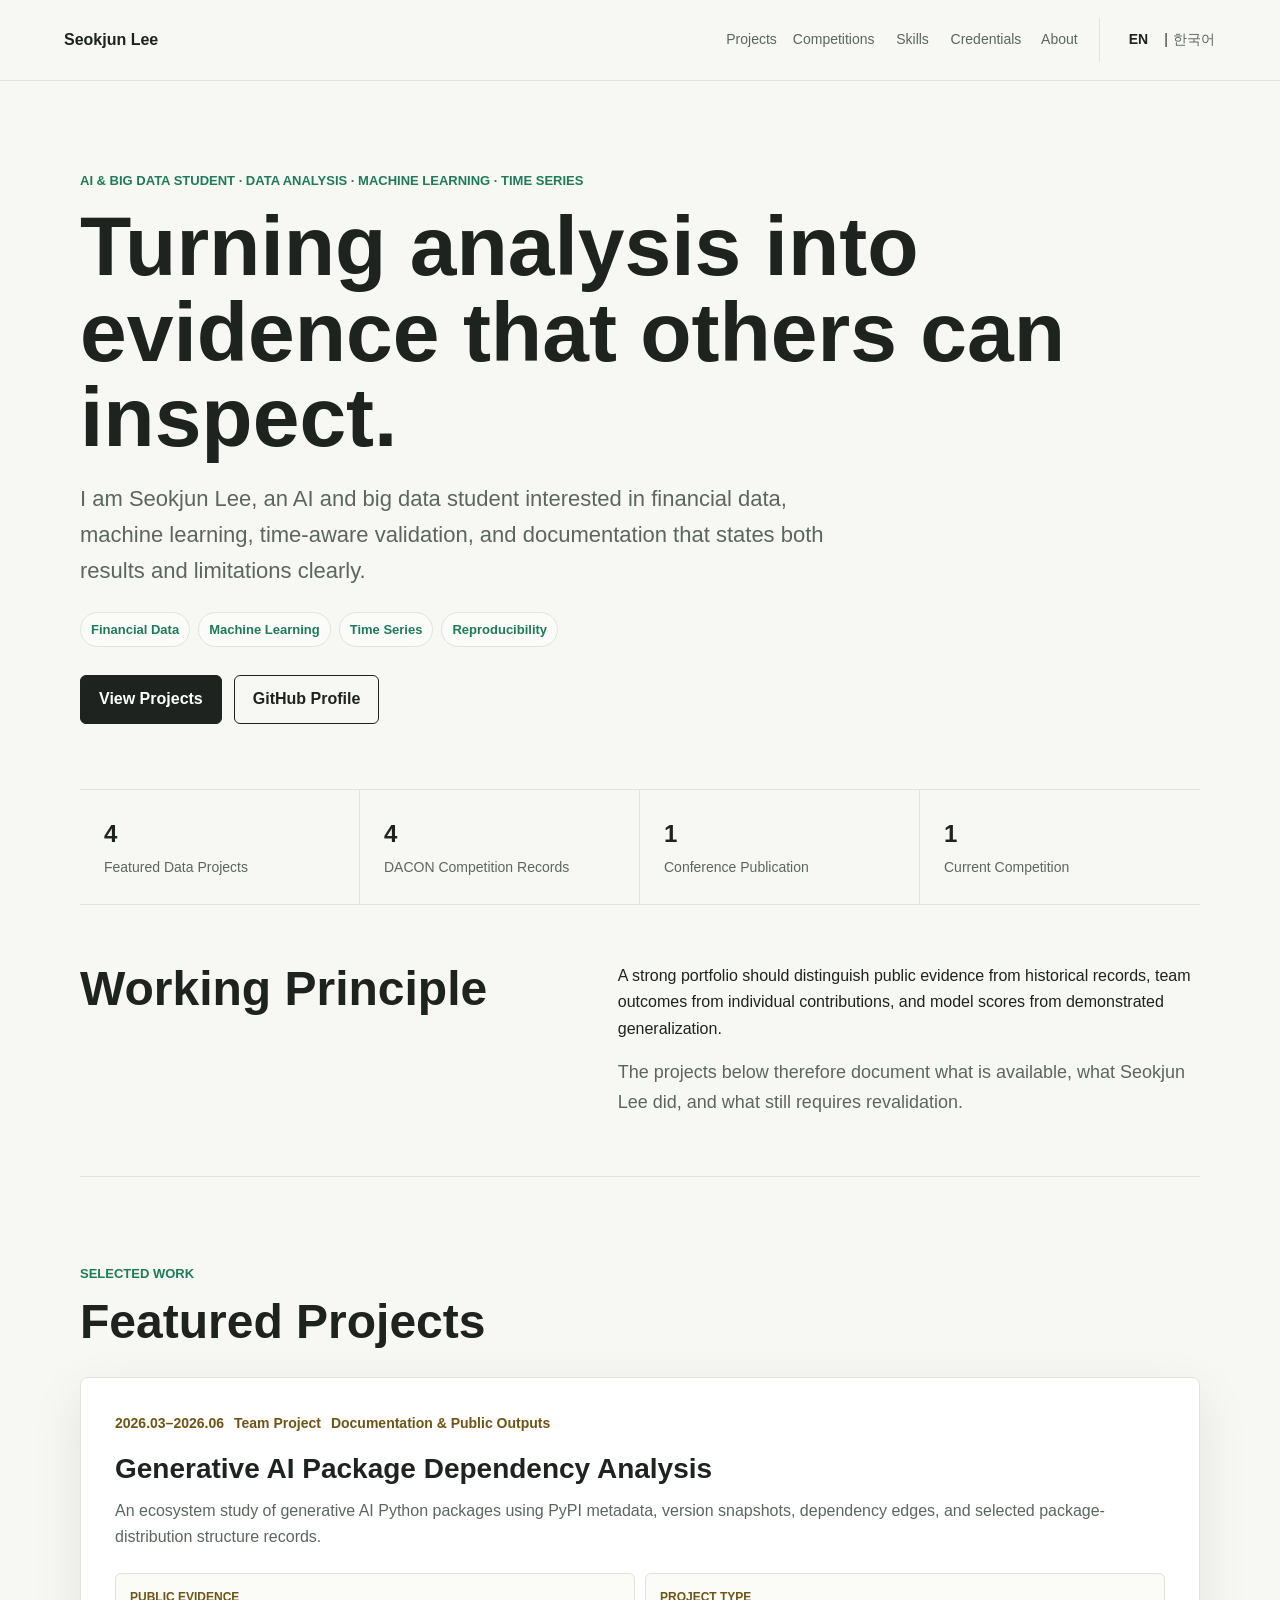
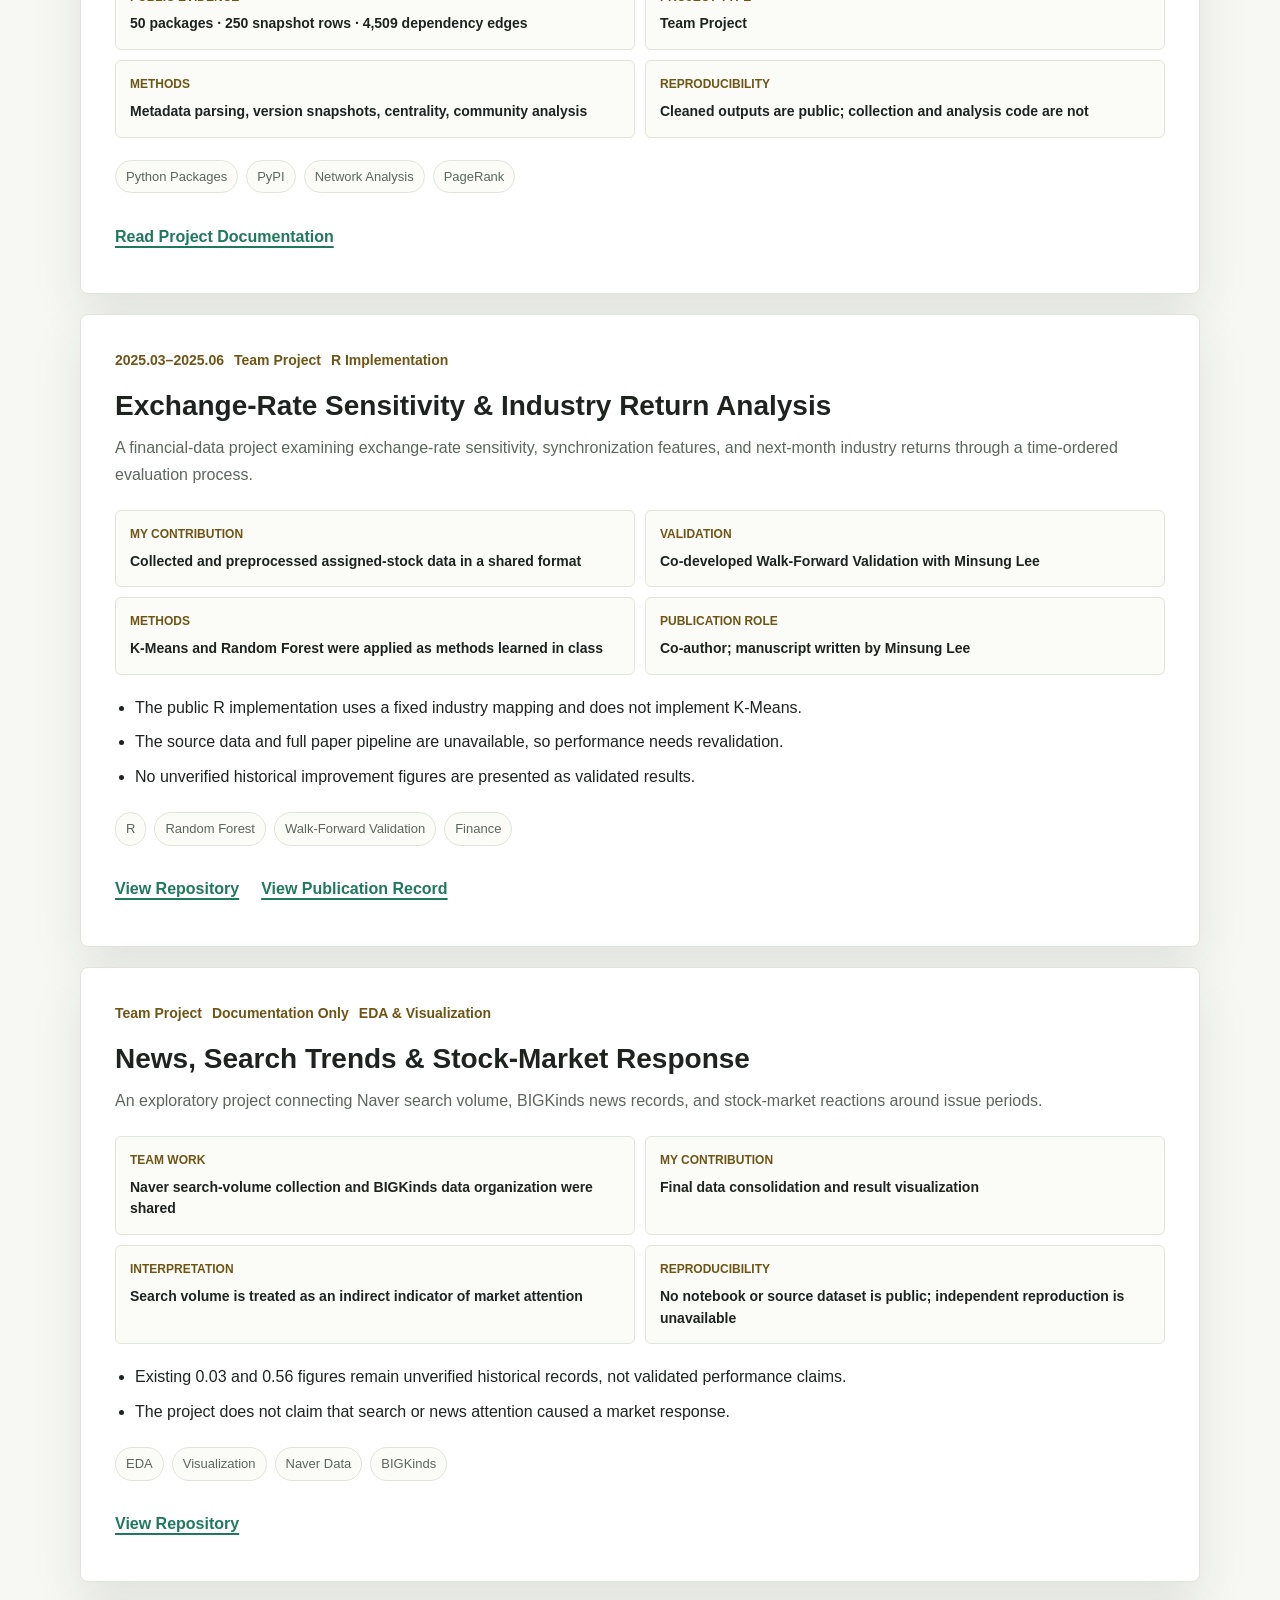
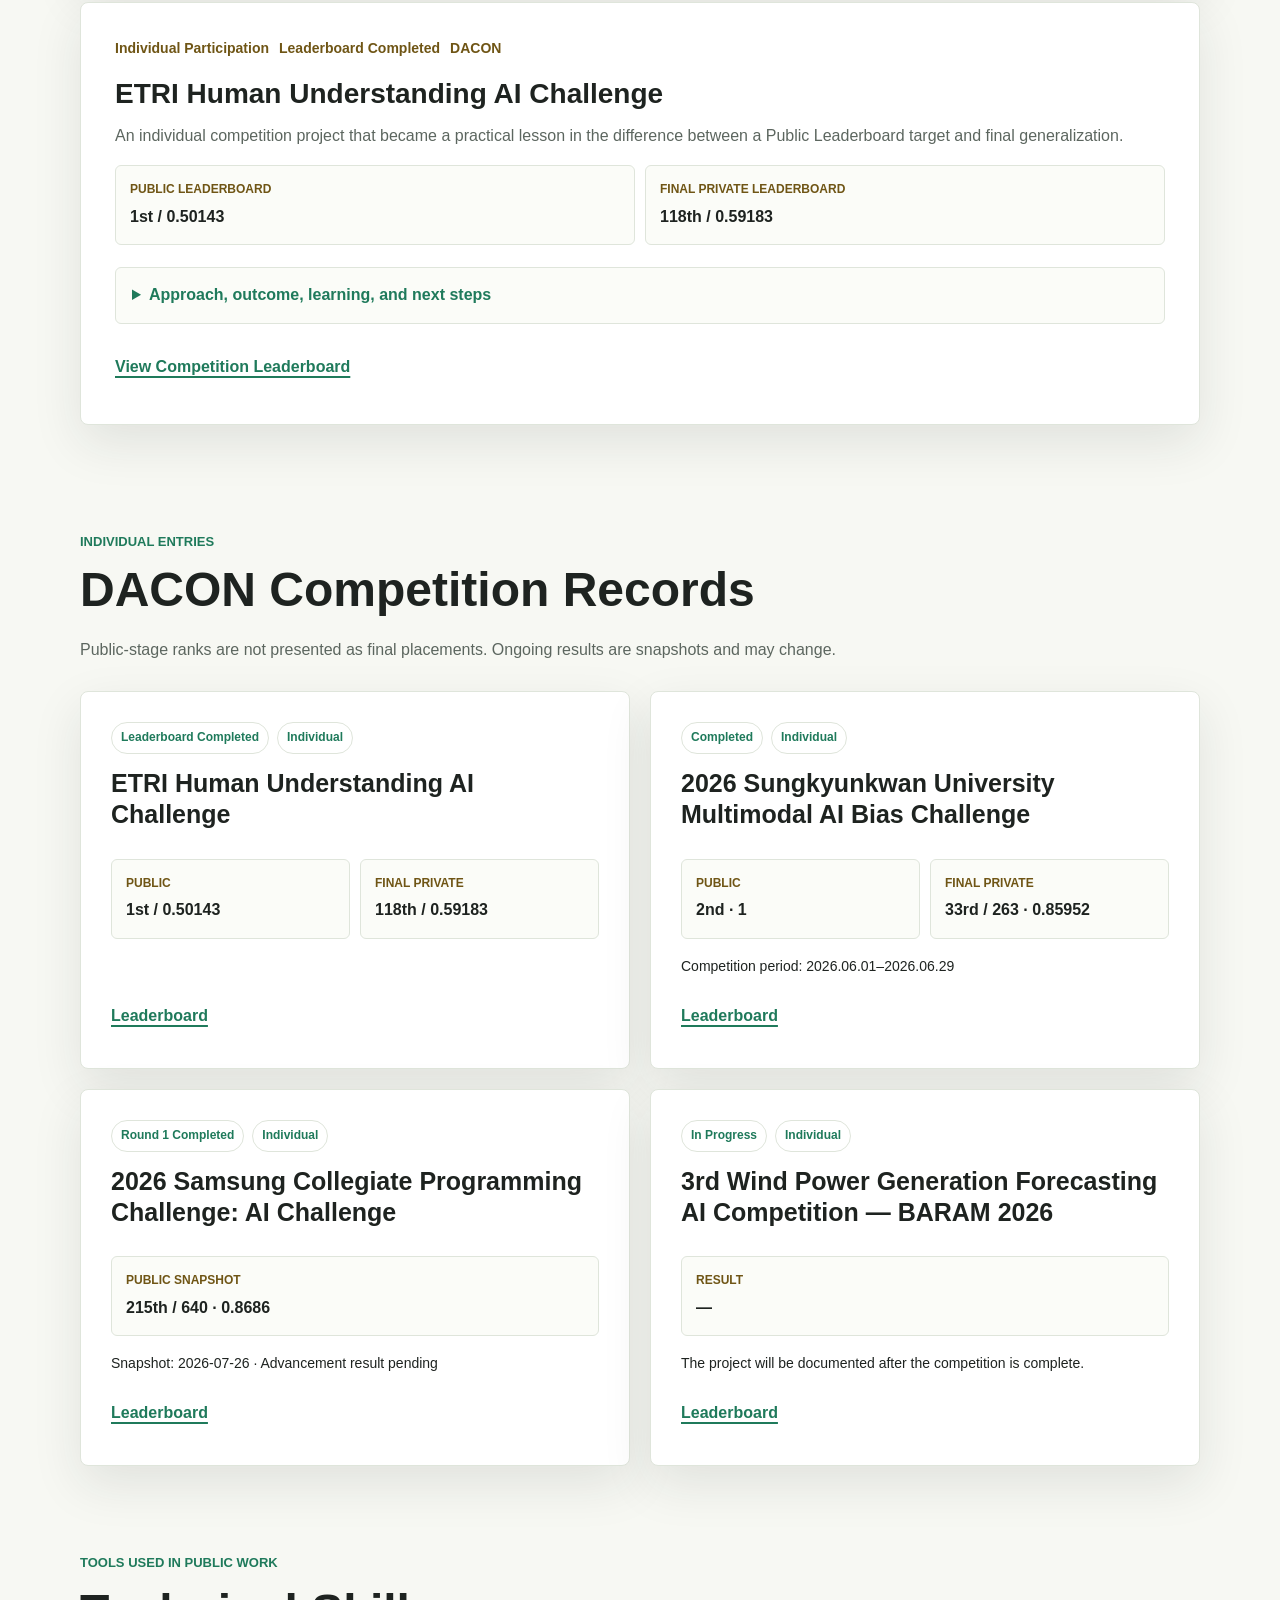
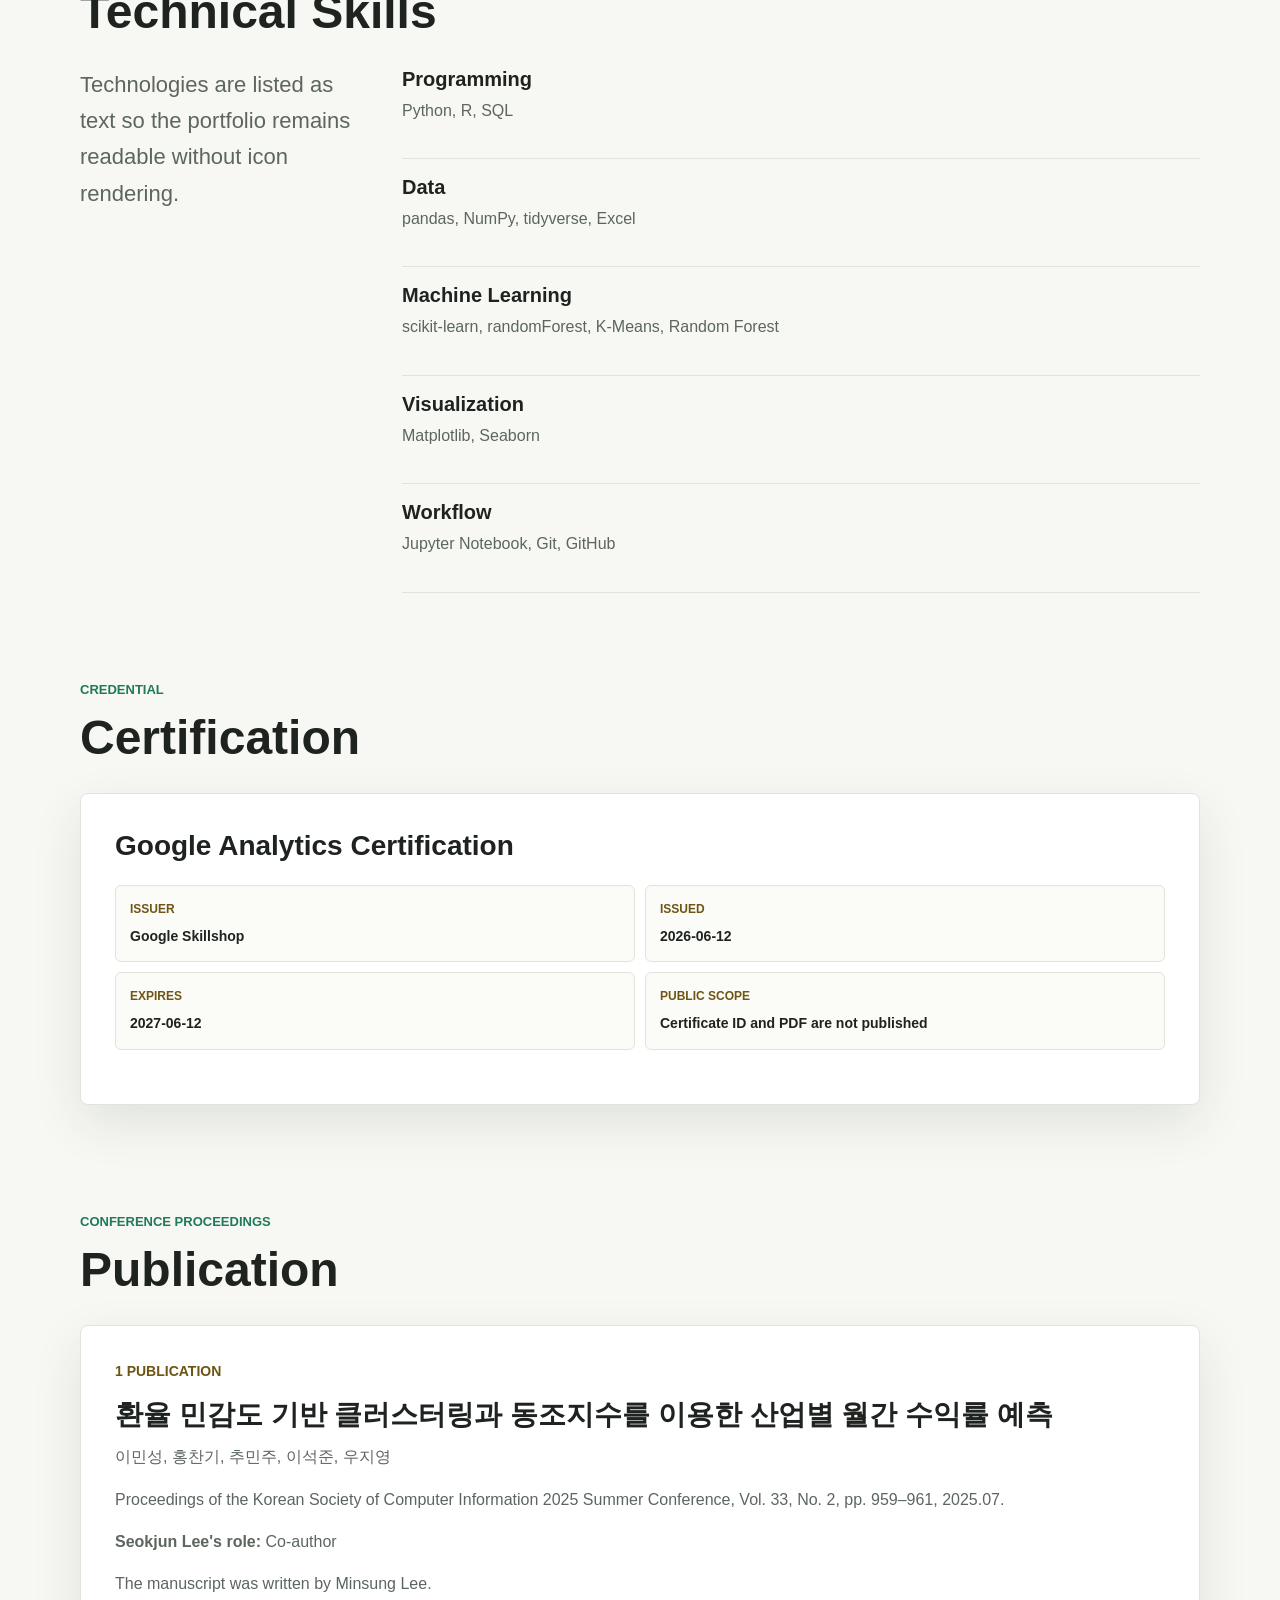
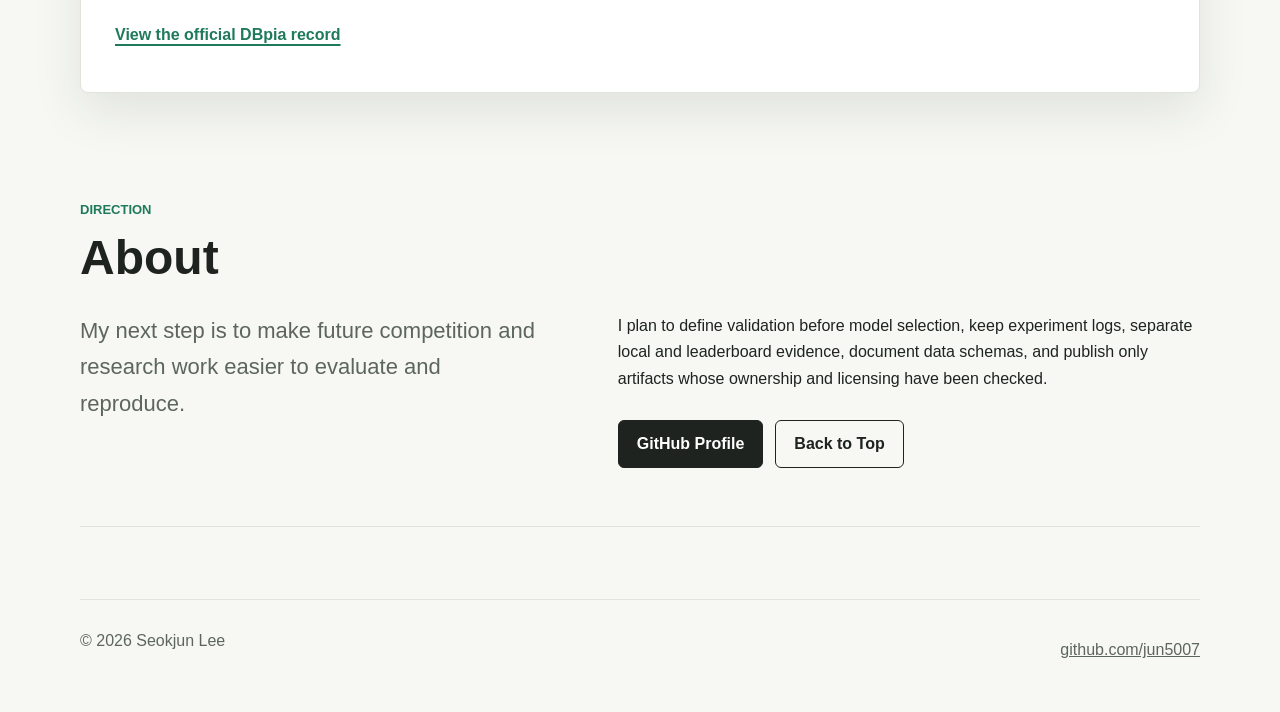
==== index.html @ 4d1c82a4 "feat: add English and Korean portfolio versions" ====
<!doctype html>
<html lang="en">
  <head>
    <meta charset="utf-8">
    <meta name="viewport" content="width=device-width, initial-scale=1">
    <meta name="description" content="Seokjun Lee's portfolio: data analysis, machine learning, time-series projects, DACON competition records, and publication.">
    <title>Seokjun Lee | AI &amp; Big Data Portfolio</title>
    <link rel="canonical" href="https://jun5007.github.io/">
    <link rel="alternate" hreflang="en" href="https://jun5007.github.io/">
    <link rel="alternate" hreflang="ko" href="https://jun5007.github.io/ko/">
    <link rel="alternate" hreflang="x-default" href="https://jun5007.github.io/">
    <link rel="stylesheet" href="./styles.css">
    <script src="./language.js" defer></script>
  </head>
  <body>
    <a class="skip-link" href="#content">Skip to content</a>

    <header class="site-header">
      <a class="brand" href="#top" aria-label="Seokjun Lee portfolio home">Seokjun Lee</a>
      <div class="header-actions">
        <nav class="primary-nav" aria-label="Primary navigation">
          <a href="#projects">Projects</a>
          <a href="#competitions">Competitions</a>
          <a href="#skills">Skills</a>
          <a href="#credentials">Credentials</a>
          <a href="#about">About</a>
        </nav>
        <nav class="language-switcher" aria-label="Language">
          <strong aria-current="page" lang="en">EN</strong>
          <span aria-hidden="true">|</span>
          <a href="./ko/" data-language-link lang="ko">한국어</a>
        </nav>
      </div>
    </header>

    <main id="content">
      <section class="intro" id="top" aria-labelledby="intro-title">
        <div>
          <p class="eyebrow">AI &amp; Big Data Student · Data Analysis · Machine Learning · Time Series</p>
          <h1 id="intro-title">Turning analysis into evidence that others can inspect.</h1>
          <p class="lead">
            I am Seokjun Lee, an AI and big data student interested in financial data, machine learning,
            time-aware validation, and documentation that states both results and limitations clearly.
          </p>
          <div class="focus-list" aria-label="Focus areas">
            <span>Financial Data</span>
            <span>Machine Learning</span>
            <span>Time Series</span>
            <span>Reproducibility</span>
          </div>
          <div class="actions">
            <a class="button primary" href="#projects">View Projects</a>
            <a class="button secondary" href="https://github.com/jun5007">GitHub Profile</a>
          </div>
        </div>
      </section>

      <section class="summary" aria-label="Portfolio summary">
        <div><strong>4</strong><span>Featured Data Projects</span></div>
        <div><strong>4</strong><span>DACON Competition Records</span></div>
        <div><strong>1</strong><span>Conference Publication</span></div>
        <div><strong>1</strong><span>Current Competition</span></div>
      </section>

      <section class="section compact" aria-labelledby="strength-title">
        <div class="strength-grid">
          <h2 id="strength-title">Working Principle</h2>
          <div>
            <p>
              A strong portfolio should distinguish public evidence from historical records, team outcomes
              from individual contributions, and model scores from demonstrated generalization.
            </p>
            <p>
              The projects below therefore document what is available, what Seokjun Lee did, and what still
              requires revalidation.
            </p>
          </div>
        </div>
      </section>

      <section class="section" id="projects" aria-labelledby="projects-title">
        <div class="section-heading">
          <p class="eyebrow">Selected Work</p>
          <h2 id="projects-title">Featured Projects</h2>
        </div>

        <article class="project-card">
          <div class="project-meta">
            <span>2026.03–2026.06</span>
            <span>Team Project</span>
            <span>Documentation &amp; Public Outputs</span>
          </div>
          <h3>Generative AI Package Dependency Analysis</h3>
          <p>
            An ecosystem study of generative AI Python packages using PyPI metadata, version snapshots,
            dependency edges, and selected package-distribution structure records.
          </p>
          <div class="project-details">
            <div>
              <span>Public Evidence</span>
              <strong>50 packages · 250 snapshot rows · 4,509 dependency edges</strong>
            </div>
            <div>
              <span>Project Type</span>
              <strong>Team Project</strong>
            </div>
            <div>
              <span>Methods</span>
              <strong>Metadata parsing, version snapshots, centrality, community analysis</strong>
            </div>
            <div>
              <span>Reproducibility</span>
              <strong>Cleaned outputs are public; collection and analysis code are not</strong>
            </div>
          </div>
          <div class="tags">
            <span>Python Packages</span><span>PyPI</span><span>Network Analysis</span><span>PageRank</span>
          </div>
          <div class="project-links">
            <a class="text-link" href="./projects/genai-package-dependency/README.md">Read Project Documentation</a>
          </div>
        </article>

        <article class="project-card">
          <div class="project-meta">
            <span>2025.03–2025.06</span>
            <span>Team Project</span>
            <span>R Implementation</span>
          </div>
          <h3>Exchange-Rate Sensitivity &amp; Industry Return Analysis</h3>
          <p>
            A financial-data project examining exchange-rate sensitivity, synchronization features, and
            next-month industry returns through a time-ordered evaluation process.
          </p>
          <div class="project-details">
            <div>
              <span>My Contribution</span>
              <strong>Collected and preprocessed assigned-stock data in a shared format</strong>
            </div>
            <div>
              <span>Validation</span>
              <strong>Co-developed Walk-Forward Validation with Minsung Lee</strong>
            </div>
            <div>
              <span>Methods</span>
              <strong>K-Means and Random Forest were applied as methods learned in class</strong>
            </div>
            <div>
              <span>Publication Role</span>
              <strong>Co-author; manuscript written by Minsung Lee</strong>
            </div>
          </div>
          <ul class="project-points">
            <li>The public R implementation uses a fixed industry mapping and does not implement K-Means.</li>
            <li>The source data and full paper pipeline are unavailable, so performance needs revalidation.</li>
            <li>No unverified historical improvement figures are presented as validated results.</li>
          </ul>
          <div class="tags">
            <span>R</span><span>Random Forest</span><span>Walk-Forward Validation</span><span>Finance</span>
          </div>
          <div class="project-links">
            <a class="text-link" href="https://github.com/jun5007/exchange-rate-synchronization">View Repository</a>
            <a class="text-link" href="https://www.dbpia.co.kr/journal/articleDetail?nodeId=NODE12337990">View Publication Record</a>
          </div>
        </article>

        <article class="project-card">
          <div class="project-meta">
            <span>Team Project</span>
            <span>Documentation Only</span>
            <span>EDA &amp; Visualization</span>
          </div>
          <h3>News, Search Trends &amp; Stock-Market Response</h3>
          <p>
            An exploratory project connecting Naver search volume, BIGKinds news records, and stock-market
            reactions around issue periods.
          </p>
          <div class="project-details">
            <div>
              <span>Team Work</span>
              <strong>Naver search-volume collection and BIGKinds data organization were shared</strong>
            </div>
            <div>
              <span>My Contribution</span>
              <strong>Final data consolidation and result visualization</strong>
            </div>
            <div>
              <span>Interpretation</span>
              <strong>Search volume is treated as an indirect indicator of market attention</strong>
            </div>
            <div>
              <span>Reproducibility</span>
              <strong>No notebook or source dataset is public; independent reproduction is unavailable</strong>
            </div>
          </div>
          <ul class="project-points">
            <li>Existing 0.03 and 0.56 figures remain unverified historical records, not validated performance claims.</li>
            <li>The project does not claim that search or news attention caused a market response.</li>
          </ul>
          <div class="tags">
            <span>EDA</span><span>Visualization</span><span>Naver Data</span><span>BIGKinds</span>
          </div>
          <div class="project-links">
            <a class="text-link" href="https://github.com/jun5007/issue-stock-eda">View Repository</a>
          </div>
        </article>

        <article class="project-card">
          <div class="project-meta">
            <span>Individual Participation</span>
            <span>Leaderboard Completed</span>
            <span>DACON</span>
          </div>
          <h3>ETRI Human Understanding AI Challenge</h3>
          <p>
            An individual competition project that became a practical lesson in the difference between a
            Public Leaderboard target and final generalization.
          </p>
          <ul class="competition-results" aria-label="ETRI results">
            <li><span>Public Leaderboard</span><strong>1st / 0.50143</strong></li>
            <li><span>Final Private Leaderboard</span><strong>118th / 0.59183</strong></li>
          </ul>
          <details class="retrospective">
            <summary>Approach, outcome, learning, and next steps</summary>
            <div class="retrospective-content">
              <h4>Initial approach</h4>
              <p>
                Because the Public Leaderboard ranking contributed to a course grade, the initial model-selection
                goal prioritized the Public score. After testing multiple models and preprocessing approaches,
                the entry reached Public 1st. The model and validation process were then adjusted to pursue better
                Private-set generalization; the Public rank moved through 3rd and 5th before the final submission
                returned to Public 1st.
              </p>
              <h4>What worked and what did not</h4>
              <p>
                The Public result met the initial course objective. The Final Private result of 118th showed that
                the Public-stage performance did not generalize to the full test set. The remaining materials do
                not support a single definitive cause. Repeated Public-score checking may have indirectly guided
                selection toward that split, and the local validation design may not have represented the Private
                data well enough.
              </p>
              <h4>What I learned</h4>
              <p>
                Public rank and generalization are different criteria. Model selection should rely on a
                pre-defined local validation method and experiment records, not repeated reactions to leaderboard
                movement.
              </p>
              <h4>What I will change</h4>
              <p>
                Future competitions will track local scores by model, fold, and random seed; Public-to-local
                gaps; feature changes; submission rationale; probability distributions and calibration; and the
                final selection rule before choosing an entry.
              </p>
            </div>
          </details>
          <div class="project-links">
            <a class="text-link" href="https://www.dacon.io/competitions/official/236690/leaderboard">View Competition Leaderboard</a>
          </div>
        </article>
      </section>

      <section class="section" id="competitions" aria-labelledby="competitions-title">
        <div class="section-heading">
          <p class="eyebrow">Individual Entries</p>
          <h2 id="competitions-title">DACON Competition Records</h2>
        </div>
        <p class="section-note">
          Public-stage ranks are not presented as final placements. Ongoing results are snapshots and may change.
        </p>
        <div class="competition-grid">
          <article class="competition-card">
            <div class="competition-meta"><span>Leaderboard Completed</span><span>Individual</span></div>
            <h3>ETRI Human Understanding AI Challenge</h3>
            <ul class="competition-results">
              <li><span>Public</span><strong>1st / 0.50143</strong></li>
              <li><span>Final Private</span><strong>118th / 0.59183</strong></li>
            </ul>
            <div class="project-links">
              <a class="text-link" href="https://www.dacon.io/competitions/official/236690/leaderboard">Leaderboard</a>
            </div>
          </article>

          <article class="competition-card">
            <div class="competition-meta"><span>Completed</span><span>Individual</span></div>
            <h3>2026 Sungkyunkwan University Multimodal AI Bias Challenge</h3>
            <ul class="competition-results">
              <li><span>Public</span><strong>2nd · 1</strong></li>
              <li><span>Final Private</span><strong>33rd / 263 · 0.85952</strong></li>
            </ul>
            <p class="result-source">Competition period: 2026.06.01–2026.06.29</p>
            <div class="project-links">
              <a class="text-link" href="https://www.dacon.io/competitions/official/236722/leaderboard">Leaderboard</a>
            </div>
          </article>

          <article class="competition-card">
            <div class="competition-meta"><span>Round 1 Completed</span><span>Individual</span></div>
            <h3>2026 Samsung Collegiate Programming Challenge: AI Challenge</h3>
            <ul class="competition-results single-result">
              <li><span>Public Snapshot</span><strong>215th / 640 · 0.8686</strong></li>
            </ul>
            <p class="result-source">Snapshot: 2026-07-26 · Advancement result pending</p>
            <div class="project-links">
              <a class="text-link" href="https://www.dacon.io/competitions/official/236730/leaderboard">Leaderboard</a>
            </div>
          </article>

          <article class="competition-card">
            <div class="competition-meta"><span>In Progress</span><span>Individual</span></div>
            <h3>3rd Wind Power Generation Forecasting AI Competition — BARAM 2026</h3>
            <ul class="competition-results single-result">
              <li><span>Result</span><strong>—</strong></li>
            </ul>
            <p class="result-source">The project will be documented after the competition is complete.</p>
            <div class="project-links">
              <a class="text-link" href="https://www.dacon.io/competitions/official/236727/leaderboard">Leaderboard</a>
            </div>
          </article>
        </div>
      </section>

      <section class="section" id="skills" aria-labelledby="skills-title">
        <div class="section-heading">
          <p class="eyebrow">Tools Used in Public Work</p>
          <h2 id="skills-title">Technical Skills</h2>
        </div>
        <div class="two-column">
          <p class="lead">
            Technologies are listed as text so the portfolio remains readable without icon rendering.
          </p>
          <div class="skill-groups">
            <div><h3>Programming</h3><p>Python, R, SQL</p></div>
            <div><h3>Data</h3><p>pandas, NumPy, tidyverse, Excel</p></div>
            <div><h3>Machine Learning</h3><p>scikit-learn, randomForest, K-Means, Random Forest</p></div>
            <div><h3>Visualization</h3><p>Matplotlib, Seaborn</p></div>
            <div><h3>Workflow</h3><p>Jupyter Notebook, Git, GitHub</p></div>
          </div>
        </div>
      </section>

      <section class="section" id="credentials" aria-labelledby="credentials-title">
        <div class="section-heading">
          <p class="eyebrow">Credential</p>
          <h2 id="credentials-title">Certification</h2>
        </div>
        <article class="project-card credential-card">
          <h3>Google Analytics Certification</h3>
          <div class="project-details">
            <div><span>Issuer</span><strong>Google Skillshop</strong></div>
            <div><span>Issued</span><strong>2026-06-12</strong></div>
            <div><span>Expires</span><strong>2027-06-12</strong></div>
            <div><span>Public Scope</span><strong>Certificate ID and PDF are not published</strong></div>
          </div>
        </article>
      </section>

      <section class="section" id="publication" aria-labelledby="publication-title">
        <div class="section-heading">
          <p class="eyebrow">Conference Proceedings</p>
          <h2 id="publication-title">Publication</h2>
        </div>
        <article class="project-card publication-card">
          <p class="publication-count">1 publication</p>
          <h3 lang="ko">환율 민감도 기반 클러스터링과 동조지수를 이용한 산업별 월간 수익률 예측</h3>
          <p lang="ko">이민성, 홍찬기, 추민주, 이석준, 우지영</p>
          <p>
            Proceedings of the Korean Society of Computer Information 2025 Summer Conference,
            Vol. 33, No. 2, pp. 959–961, 2025.07.
          </p>
          <p><strong>Seokjun Lee's role:</strong> Co-author</p>
          <p>The manuscript was written by Minsung Lee.</p>
          <a class="text-link" href="https://www.dbpia.co.kr/journal/articleDetail?nodeId=NODE12337990">View the official DBpia record</a>
        </article>
      </section>

      <section class="section" id="about" aria-labelledby="about-title">
        <div class="section-heading">
          <p class="eyebrow">Direction</p>
          <h2 id="about-title">About</h2>
        </div>
        <div class="strength-grid">
          <p class="lead">
            My next step is to make future competition and research work easier to evaluate and reproduce.
          </p>
          <div>
            <p>
              I plan to define validation before model selection, keep experiment logs, separate local and
              leaderboard evidence, document data schemas, and publish only artifacts whose ownership and
              licensing have been checked.
            </p>
            <div class="actions">
              <a class="button primary" href="https://github.com/jun5007">GitHub Profile</a>
              <a class="button secondary" href="#top">Back to Top</a>
            </div>
          </div>
        </div>
      </section>
    </main>

    <footer>
      <span>© 2026 Seokjun Lee</span>
      <a href="https://github.com/jun5007">github.com/jun5007</a>
    </footer>
  </body>
</html>
---- styles.css ----
:root {
  color-scheme: light;
  --bg: #f7f8f3;
  --surface: #ffffff;
  --ink: #1e2320;
  --muted: #5c665f;
  --line: #dfe5db;
  --green: #1f7a5b;
  --coral: #c95f45;
  --gold: #6f5515;
  --shadow: 0 18px 50px rgba(31, 43, 35, 0.1);
}

* {
  box-sizing: border-box;
}

html {
  scroll-behavior: smooth;
}

body {
  margin: 0;
  background: var(--bg);
  color: var(--ink);
  font-family: Arial, "Malgun Gothic", sans-serif;
  line-height: 1.65;
}

html[lang="ko"] body {
  word-break: keep-all;
}

a {
  color: inherit;
  overflow-wrap: anywhere;
}

.skip-link {
  position: fixed;
  top: 12px;
  left: 12px;
  z-index: 100;
  padding: 10px 14px;
  border-radius: 6px;
  background: var(--ink);
  color: #fff;
  font-weight: 700;
  text-decoration: none;
  transform: translateY(-160%);
  transition: transform 160ms ease;
}

.skip-link:focus {
  transform: translateY(0);
}

a:focus-visible {
  outline: 3px solid var(--coral);
  outline-offset: 3px;
}

.site-header {
  position: sticky;
  top: 0;
  z-index: 10;
  display: flex;
  align-items: center;
  justify-content: space-between;
  gap: 24px;
  padding: 18px clamp(20px, 5vw, 72px);
  background: rgba(247, 248, 243, 0.92);
  border-bottom: 1px solid var(--line);
  backdrop-filter: blur(12px);
}

.brand {
  font-weight: 800;
  text-decoration: none;
}

.header-actions {
  display: flex;
  align-items: center;
  justify-content: flex-end;
  gap: 18px;
}

.primary-nav,
.language-switcher {
  display: flex;
  flex-wrap: wrap;
  justify-content: flex-end;
  gap: 16px;
  font-size: 14px;
}

.primary-nav a,
.language-switcher a,
.language-switcher strong {
  display: inline-flex;
  align-items: center;
  justify-content: center;
  min-width: 44px;
  min-height: 44px;
  color: var(--muted);
  text-decoration: none;
}

.language-switcher {
  flex-wrap: nowrap;
  align-items: center;
  gap: 4px;
  padding-left: 16px;
  border-left: 1px solid var(--line);
}

.language-switcher [aria-current="page"] {
  color: var(--ink);
  font-weight: 800;
}

main {
  width: min(1120px, calc(100% - 40px));
  margin: 0 auto;
}

section[id],
#competition {
  scroll-margin-top: 110px;
}

.intro {
  display: grid;
  grid-template-columns: minmax(0, 1fr);
  gap: clamp(28px, 7vw, 96px);
  align-items: center;
  min-height: calc(88vh - 84px);
  padding: 68px 0 44px;
}

.eyebrow {
  margin: 0 0 12px;
  color: var(--green);
  font-size: 13px;
  font-weight: 800;
  letter-spacing: 0;
  text-transform: uppercase;
}

h1,
h2,
h3,
h4,
p {
  margin-top: 0;
}

h1 {
  margin-bottom: 20px;
  font-size: clamp(46px, 8vw, 84px);
  line-height: 1.02;
}

h2 {
  margin-bottom: 0;
  font-size: clamp(30px, 5vw, 48px);
  line-height: 1.1;
}

h3 {
  margin-bottom: 12px;
  font-size: clamp(20px, 3vw, 28px);
  line-height: 1.25;
}

h4 {
  margin-bottom: 6px;
  font-size: 18px;
}

.lead {
  max-width: 760px;
  color: var(--muted);
  font-size: clamp(18px, 2.5vw, 22px);
}

.focus-list {
  display: flex;
  flex-wrap: wrap;
  gap: 8px;
  margin-top: 22px;
}

.focus-list span {
  padding: 6px 10px;
  border: 1px solid var(--line);
  border-radius: 999px;
  background: rgba(255, 255, 255, 0.58);
  color: var(--green);
  font-size: 13px;
  font-weight: 800;
}

.actions {
  display: flex;
  flex-wrap: wrap;
  gap: 12px;
  margin-top: 28px;
}

.button {
  display: inline-flex;
  align-items: center;
  justify-content: center;
  min-height: 44px;
  padding: 10px 18px;
  border: 1px solid var(--ink);
  border-radius: 6px;
  font-weight: 700;
  text-decoration: none;
}

.button.primary {
  background: var(--ink);
  color: #fff;
}

.button.secondary {
  background: transparent;
}

.profile-media {
  justify-self: center;
  width: min(220px, 58vw);
  aspect-ratio: 1;
  border: 1px solid var(--line);
  border-radius: 50%;
  background: linear-gradient(135deg, #f1f4e8, #ffffff);
  box-shadow: var(--shadow);
  overflow: hidden;
}

.profile-media img {
  width: 100%;
  height: 100%;
  display: block;
  object-fit: cover;
}

.summary {
  display: grid;
  grid-template-columns: repeat(4, 1fr);
  border-top: 1px solid var(--line);
  border-bottom: 1px solid var(--line);
}

.summary div {
  padding: 24px;
  border-right: 1px solid var(--line);
}

.summary div:last-child {
  border-right: 0;
}

.summary strong {
  display: block;
  font-size: 24px;
}

.summary span {
  color: var(--muted);
  font-size: 14px;
}

.competition-summary span {
  display: block;
}

.section {
  padding: 86px 0 0;
}

.section.compact {
  padding-top: 58px;
}

.section-heading {
  margin-bottom: 28px;
}

.strength-grid {
  display: grid;
  grid-template-columns: minmax(240px, 0.8fr) minmax(0, 1fr);
  gap: clamp(24px, 6vw, 72px);
  align-items: start;
  padding-bottom: 58px;
  border-bottom: 1px solid var(--line);
}

.strength-grid p:last-child {
  margin: 0;
  color: var(--muted);
  font-size: 18px;
}

.project-card {
  margin-bottom: 20px;
  padding: clamp(22px, 4vw, 34px);
  background: var(--surface);
  border: 1px solid var(--line);
  border-radius: 8px;
  box-shadow: var(--shadow);
}

.project-meta {
  display: flex;
  flex-wrap: wrap;
  gap: 10px;
  margin-bottom: 16px;
  color: var(--gold);
  font-size: 14px;
  font-weight: 800;
}

.project-card p {
  color: var(--muted);
}

.project-details {
  display: grid;
  grid-template-columns: repeat(2, minmax(0, 1fr));
  gap: 10px;
  margin: 22px 0 20px;
}

.project-details div {
  padding: 14px;
  border: 1px solid var(--line);
  border-radius: 6px;
  background: #fbfcf8;
}

.project-details span {
  display: block;
  margin-bottom: 6px;
  color: var(--gold);
  font-size: 12px;
  font-weight: 800;
  text-transform: uppercase;
}

.project-details strong {
  display: block;
  font-size: 14px;
  line-height: 1.55;
  overflow-wrap: anywhere;
}

.project-points {
  margin: 18px 0;
  padding-left: 20px;
}

.project-points li {
  margin: 8px 0;
}

.tags {
  display: flex;
  flex-wrap: wrap;
  gap: 8px;
  margin: 22px 0;
}

.tags span {
  padding: 5px 10px;
  border: 1px solid var(--line);
  border-radius: 999px;
  color: var(--muted);
  font-size: 13px;
  background: #fbfcf8;
}

.text-link {
  display: inline-flex;
  align-items: center;
  min-height: 44px;
  color: var(--green);
  font-weight: 800;
  text-decoration-thickness: 2px;
  text-underline-offset: 4px;
}

.section-note {
  max-width: 760px;
  margin: -8px 0 28px;
  color: var(--muted);
}

.retrospective {
  margin: 22px 0;
  border: 1px solid var(--line);
  border-radius: 6px;
  background: #fbfcf8;
}

.retrospective summary {
  padding: 14px 16px;
  color: var(--green);
  cursor: pointer;
  font-weight: 800;
}

.retrospective-content {
  padding: 2px 18px 18px;
}

.retrospective-content p {
  margin-bottom: 18px;
}

.retrospective-content p:last-child {
  margin-bottom: 0;
}

.publication-count {
  color: var(--gold) !important;
  font-size: 14px;
  font-weight: 800;
  text-transform: uppercase;
}

.project-links {
  display: flex;
  flex-wrap: wrap;
  gap: 12px 22px;
}

.two-column {
  display: grid;
  grid-template-columns: 280px minmax(0, 1fr);
  gap: 42px;
}

.skill-groups {
  display: grid;
  gap: 16px;
}

.skill-groups div {
  padding-bottom: 18px;
  border-bottom: 1px solid var(--line);
}

.skill-groups h3 {
  margin-bottom: 6px;
  font-size: 20px;
}

.skill-groups p {
  color: var(--muted);
}

.competition-results {
  display: grid;
  grid-template-columns: repeat(2, minmax(0, 1fr));
  gap: 10px;
  margin: 16px 0;
  padding: 0;
  list-style: none;
}

.competition-results li {
  padding: 14px;
  border: 1px solid var(--line);
  border-radius: 6px;
  background: #fbfcf8;
}

.competition-results span,
.competition-results strong {
  display: block;
}

.competition-results span {
  margin-bottom: 4px;
  color: var(--gold);
  font-size: 12px;
  font-weight: 800;
  text-transform: uppercase;
}

.competition-results strong {
  font-size: 16px;
}

.competition-grid {
  display: grid;
  grid-template-columns: repeat(2, minmax(0, 1fr));
  gap: 20px;
}

.competition-card {
  display: flex;
  flex-direction: column;
  padding: clamp(22px, 4vw, 30px);
  border: 1px solid var(--line);
  border-radius: 8px;
  background: var(--surface);
  box-shadow: var(--shadow);
}

.competition-card h3 {
  font-size: clamp(20px, 2.4vw, 25px);
}

.competition-meta {
  display: flex;
  flex-wrap: wrap;
  gap: 8px;
  margin-bottom: 14px;
}

.competition-meta span {
  padding: 5px 9px;
  border: 1px solid var(--line);
  border-radius: 999px;
  color: var(--green);
  font-size: 12px;
  font-weight: 800;
}

.competition-role {
  color: var(--muted);
}

.competition-card .project-links {
  margin-top: auto;
  padding-top: 16px;
}

.competition-results.single-result {
  grid-template-columns: 1fr;
}

.result-source {
  margin-bottom: 0;
  font-size: 14px;
}

footer {
  width: min(1120px, calc(100% - 40px));
  margin: 72px auto 0;
  padding: 28px 0 40px;
  display: flex;
  justify-content: space-between;
  gap: 16px;
  color: var(--muted);
  border-top: 1px solid var(--line);
}

footer a {
  display: inline-flex;
  align-items: center;
  min-height: 44px;
}

@media (max-width: 760px) {
  section[id],
  #competition {
    scroll-margin-top: 156px;
  }

  .site-header {
    align-items: flex-start;
    flex-direction: column;
    gap: 6px;
  }

  .header-actions {
    width: 100%;
    flex-wrap: wrap;
    justify-content: space-between;
    gap: 2px 12px;
  }

  .primary-nav {
    justify-content: flex-start;
    gap: 4px 14px;
  }

  .language-switcher {
    margin-left: auto;
    padding-left: 10px;
  }

  .intro {
    grid-template-columns: 1fr;
    min-height: auto;
    padding-top: 54px;
  }

  .profile-media {
    justify-self: start;
    width: 160px;
  }

  .summary,
  .strength-grid,
  .project-details,
  .two-column,
  .competition-grid,
  .competition-results {
    grid-template-columns: 1fr;
  }

  .summary div {
    border-right: 0;
    border-bottom: 1px solid var(--line);
  }

  .summary div:last-child {
    border-bottom: 0;
  }

  footer {
    flex-direction: column;
  }
}

@media (max-width: 480px) {
  section[id],
  #competition {
    scroll-margin-top: 230px;
  }

  .site-header {
    gap: 6px;
    padding: 12px 20px;
  }

  .header-actions {
    align-items: flex-start;
    flex-direction: column;
  }

  .language-switcher {
    margin-left: 0;
    padding-left: 0;
    border-left: 0;
  }

  .primary-nav a,
  .language-switcher a,
  .language-switcher strong {
    min-height: 40px;
  }

  main,
  footer {
    width: min(100% - 32px, 1120px);
  }

  .intro {
    padding-top: 40px;
  }

  .summary div {
    padding: 20px;
  }

  .section {
    padding-top: 68px;
  }
}

@media (prefers-reduced-motion: reduce) {
  html {
    scroll-behavior: auto;
  }

  .skip-link {
    transition: none;
  }
}
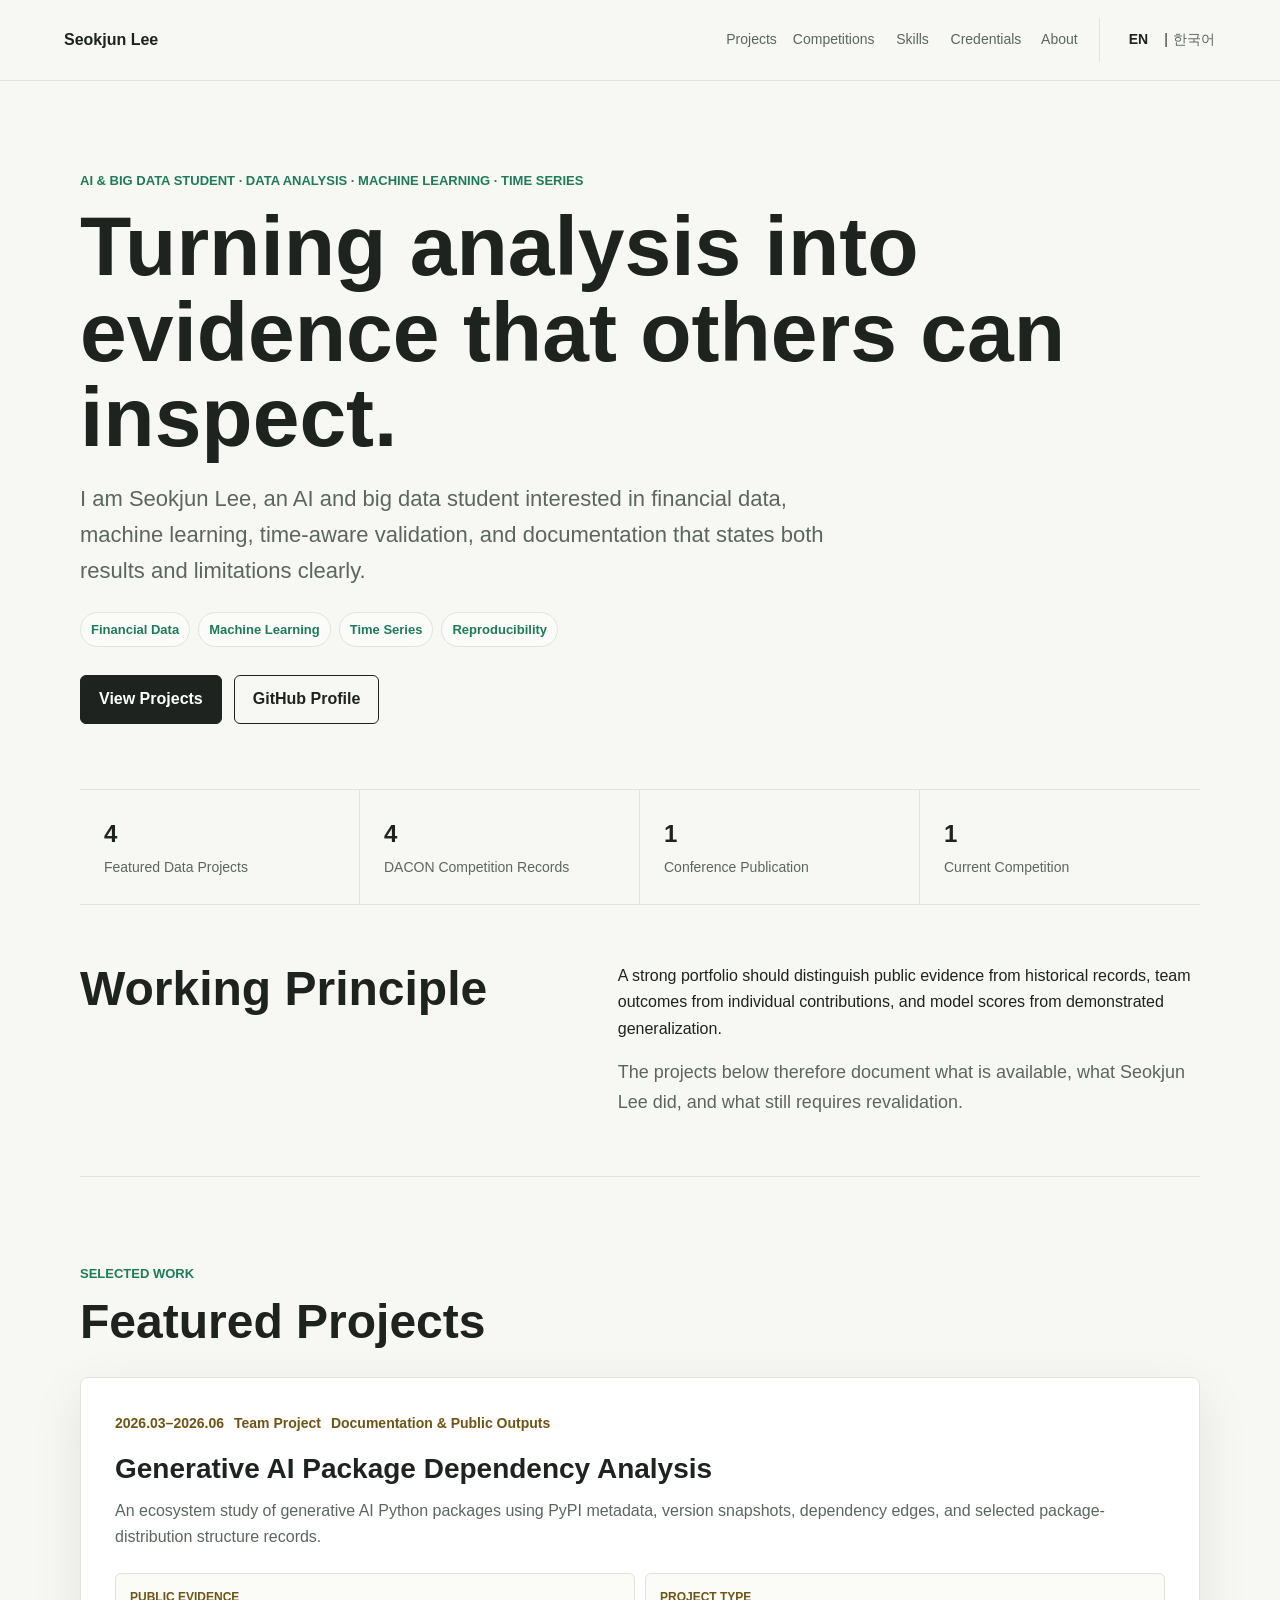
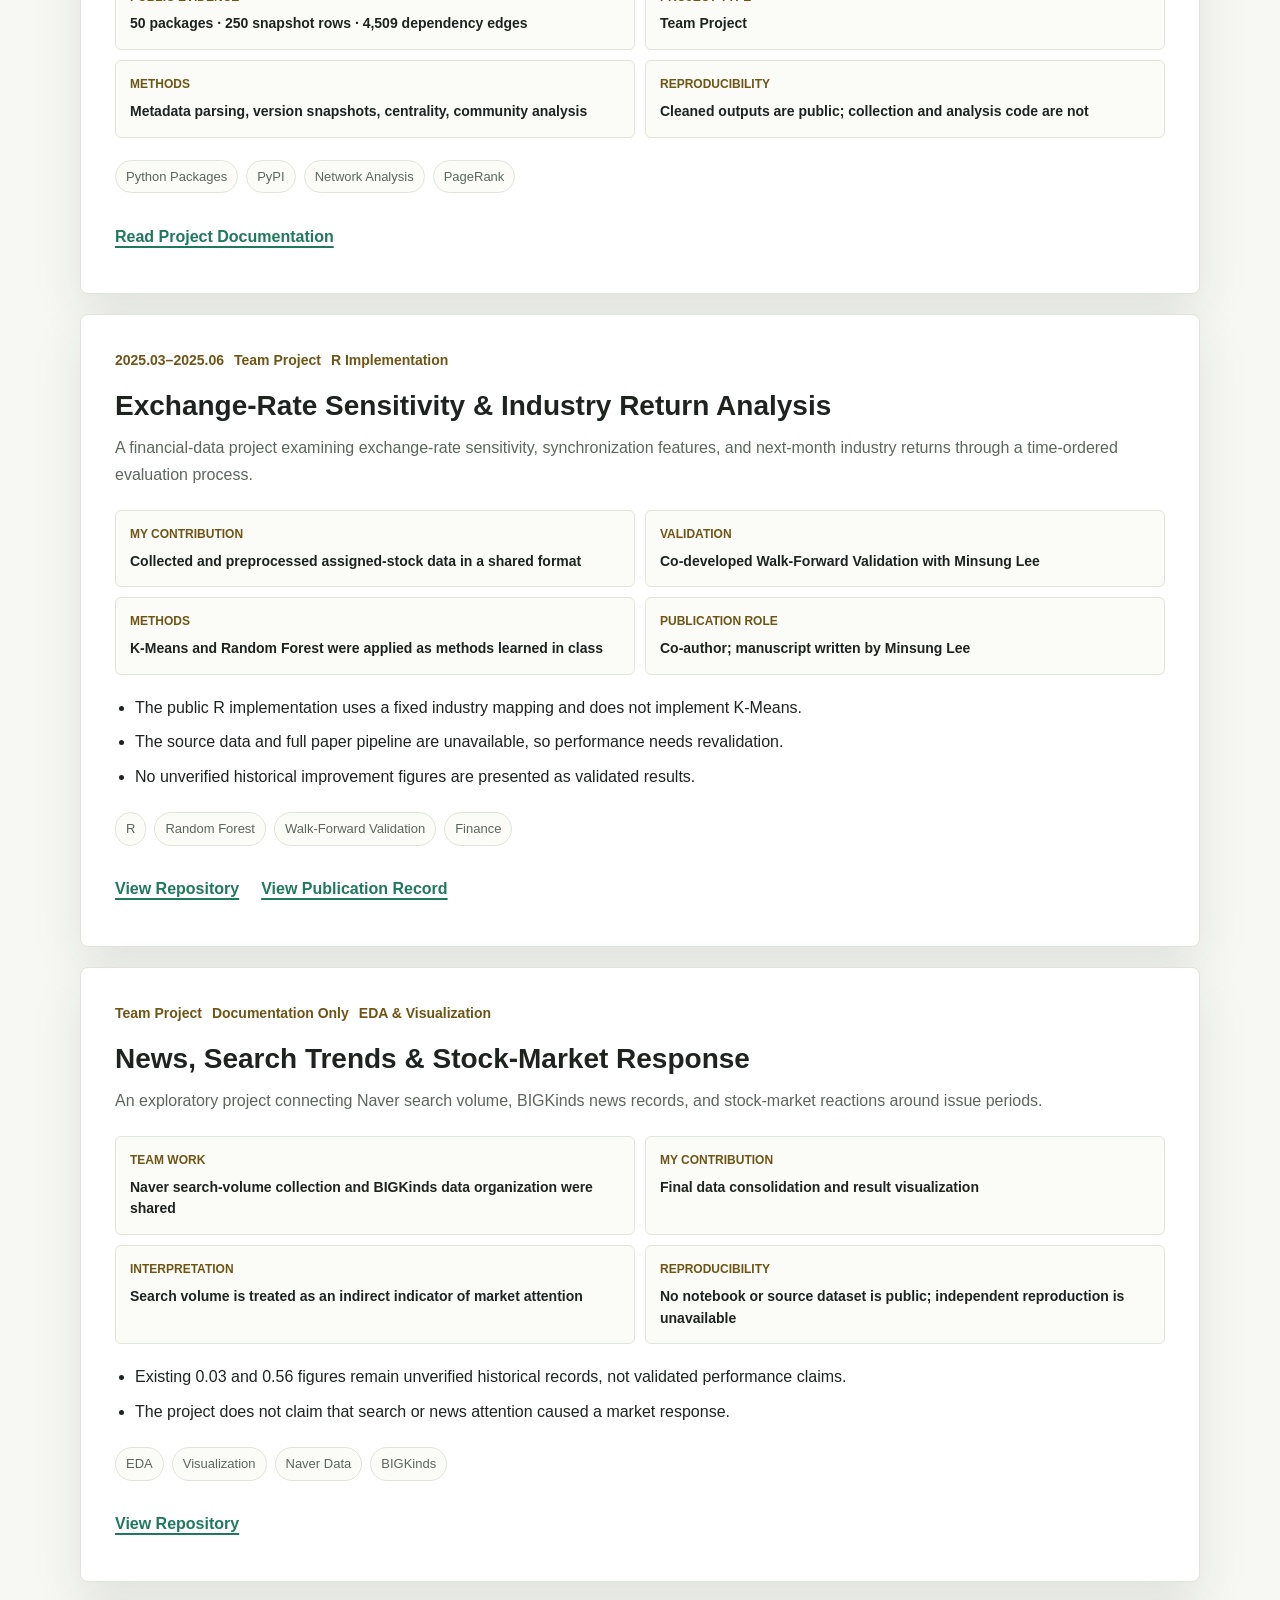
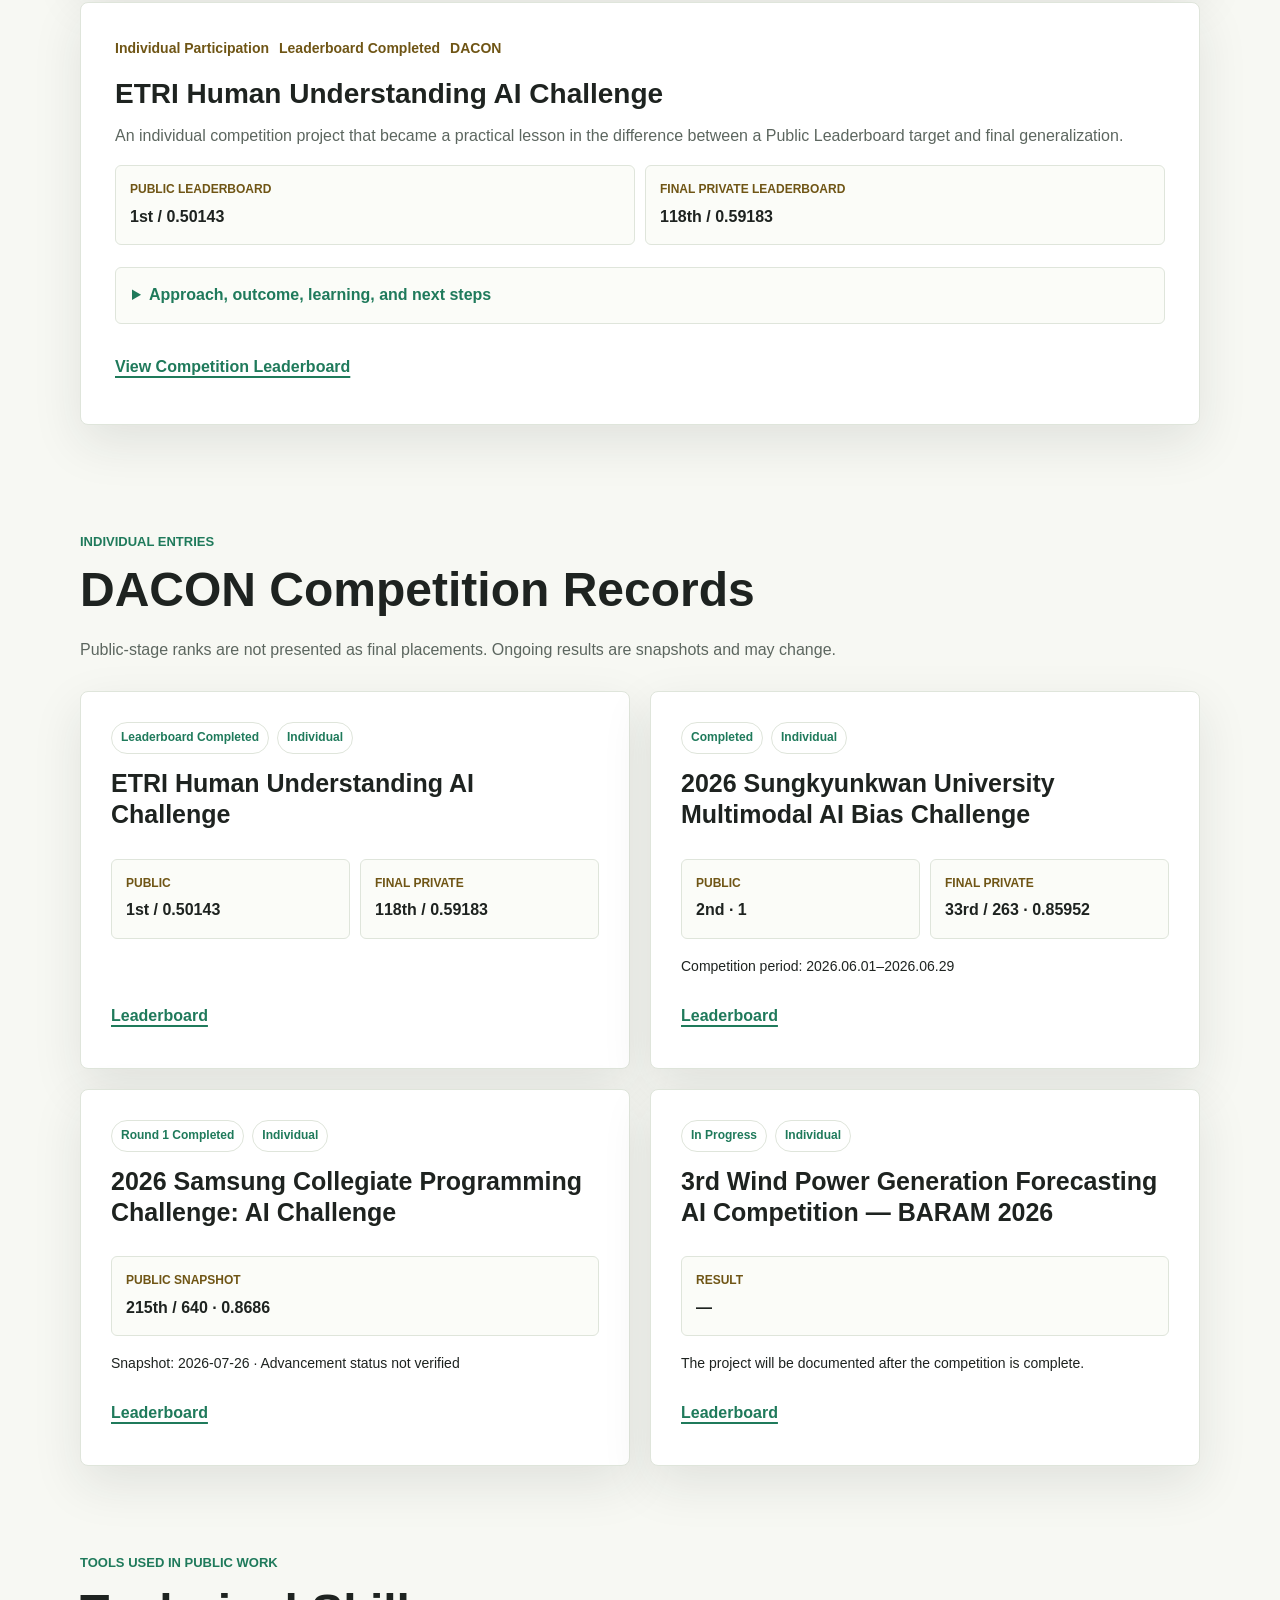
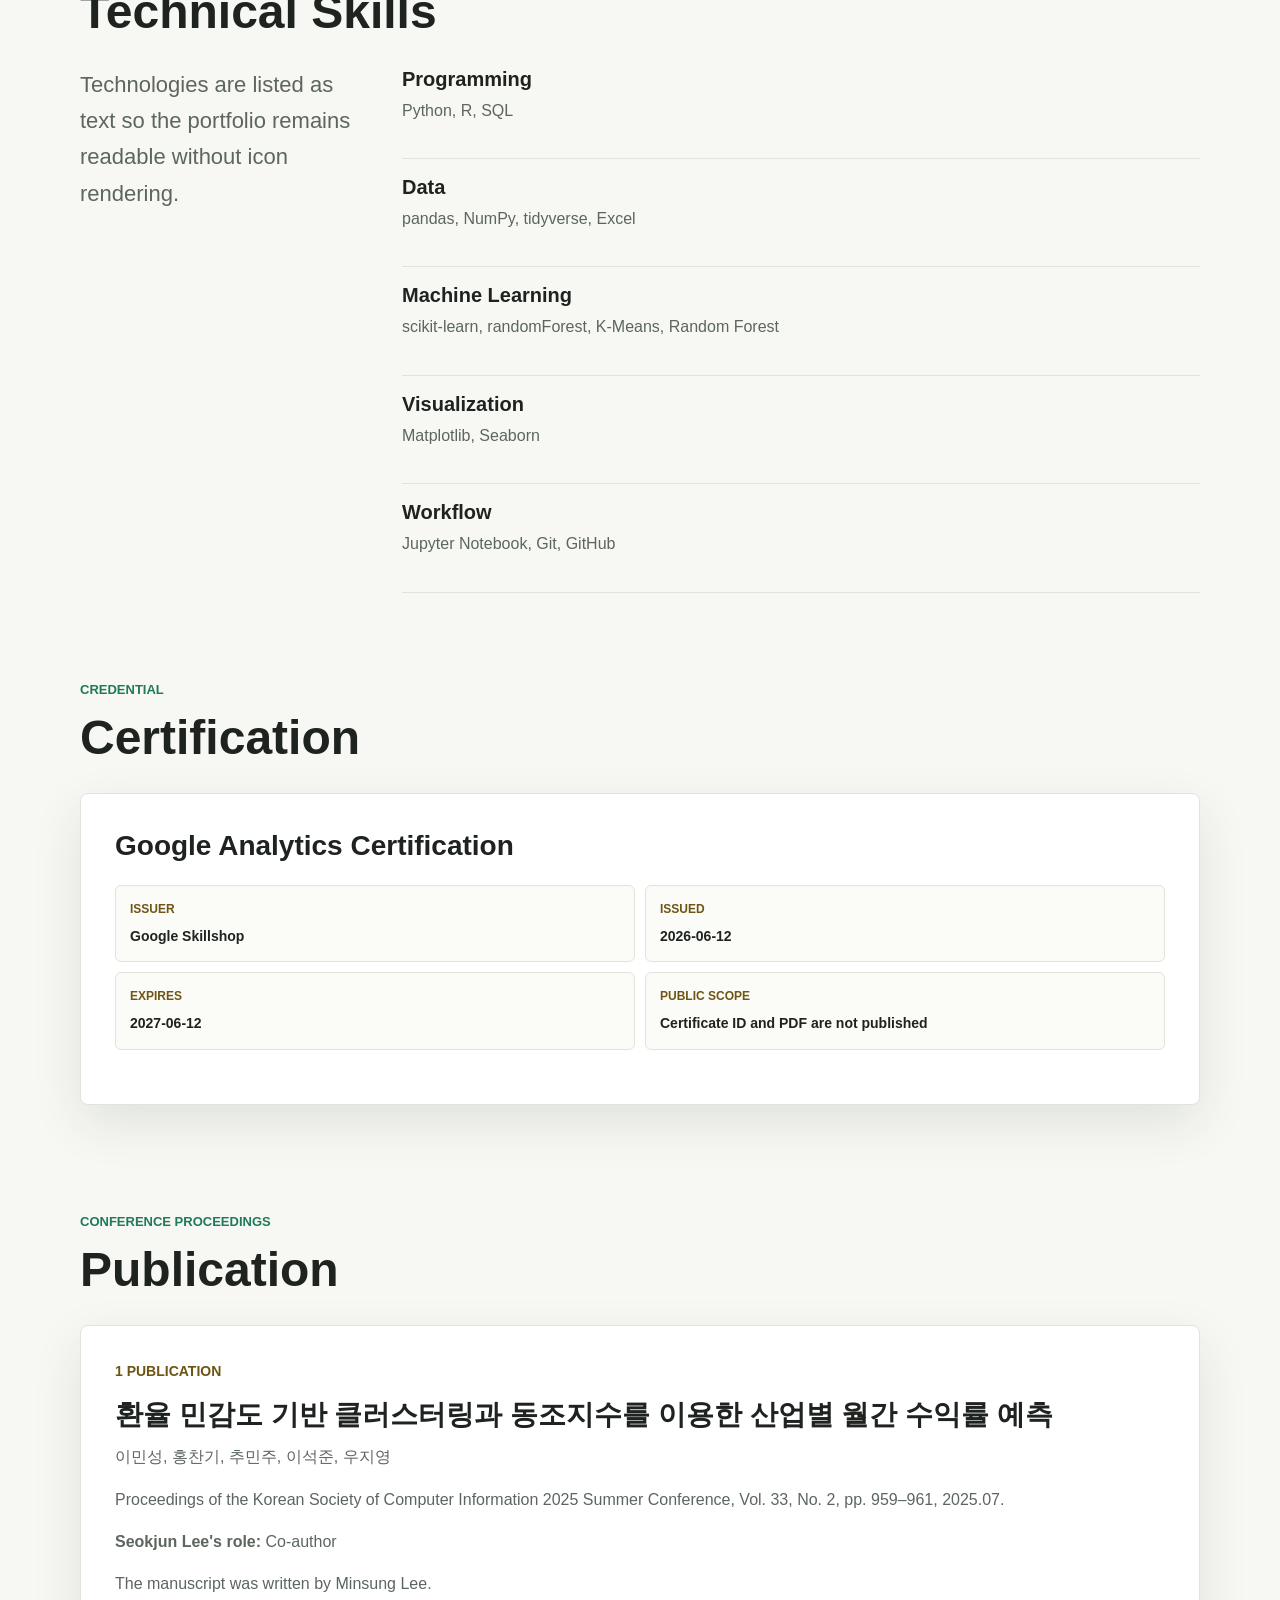
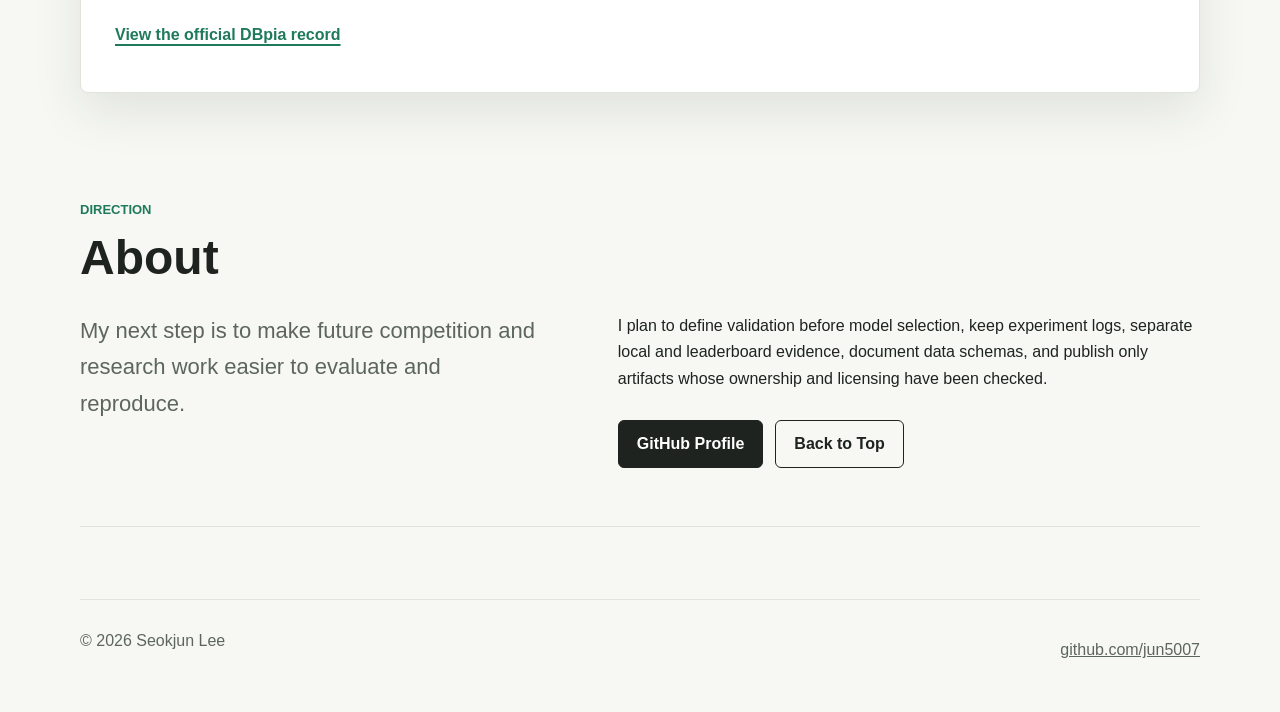
==== commit 5decd0ea: "docs: clarify competition verification status" ====
--- a/index.html
+++ b/index.html
@@ -299,7 +299,7 @@
             <ul class="competition-results single-result">
               <li><span>Public Snapshot</span><strong>215th / 640 · 0.8686</strong></li>
             </ul>
-            <p class="result-source">Snapshot: 2026-07-26 · Advancement result pending</p>
+            <p class="result-source">Snapshot: 2026-07-26 · Advancement status not verified</p>
             <div class="project-links">
               <a class="text-link" href="https://www.dacon.io/competitions/official/236730/leaderboard">Leaderboard</a>
             </div>
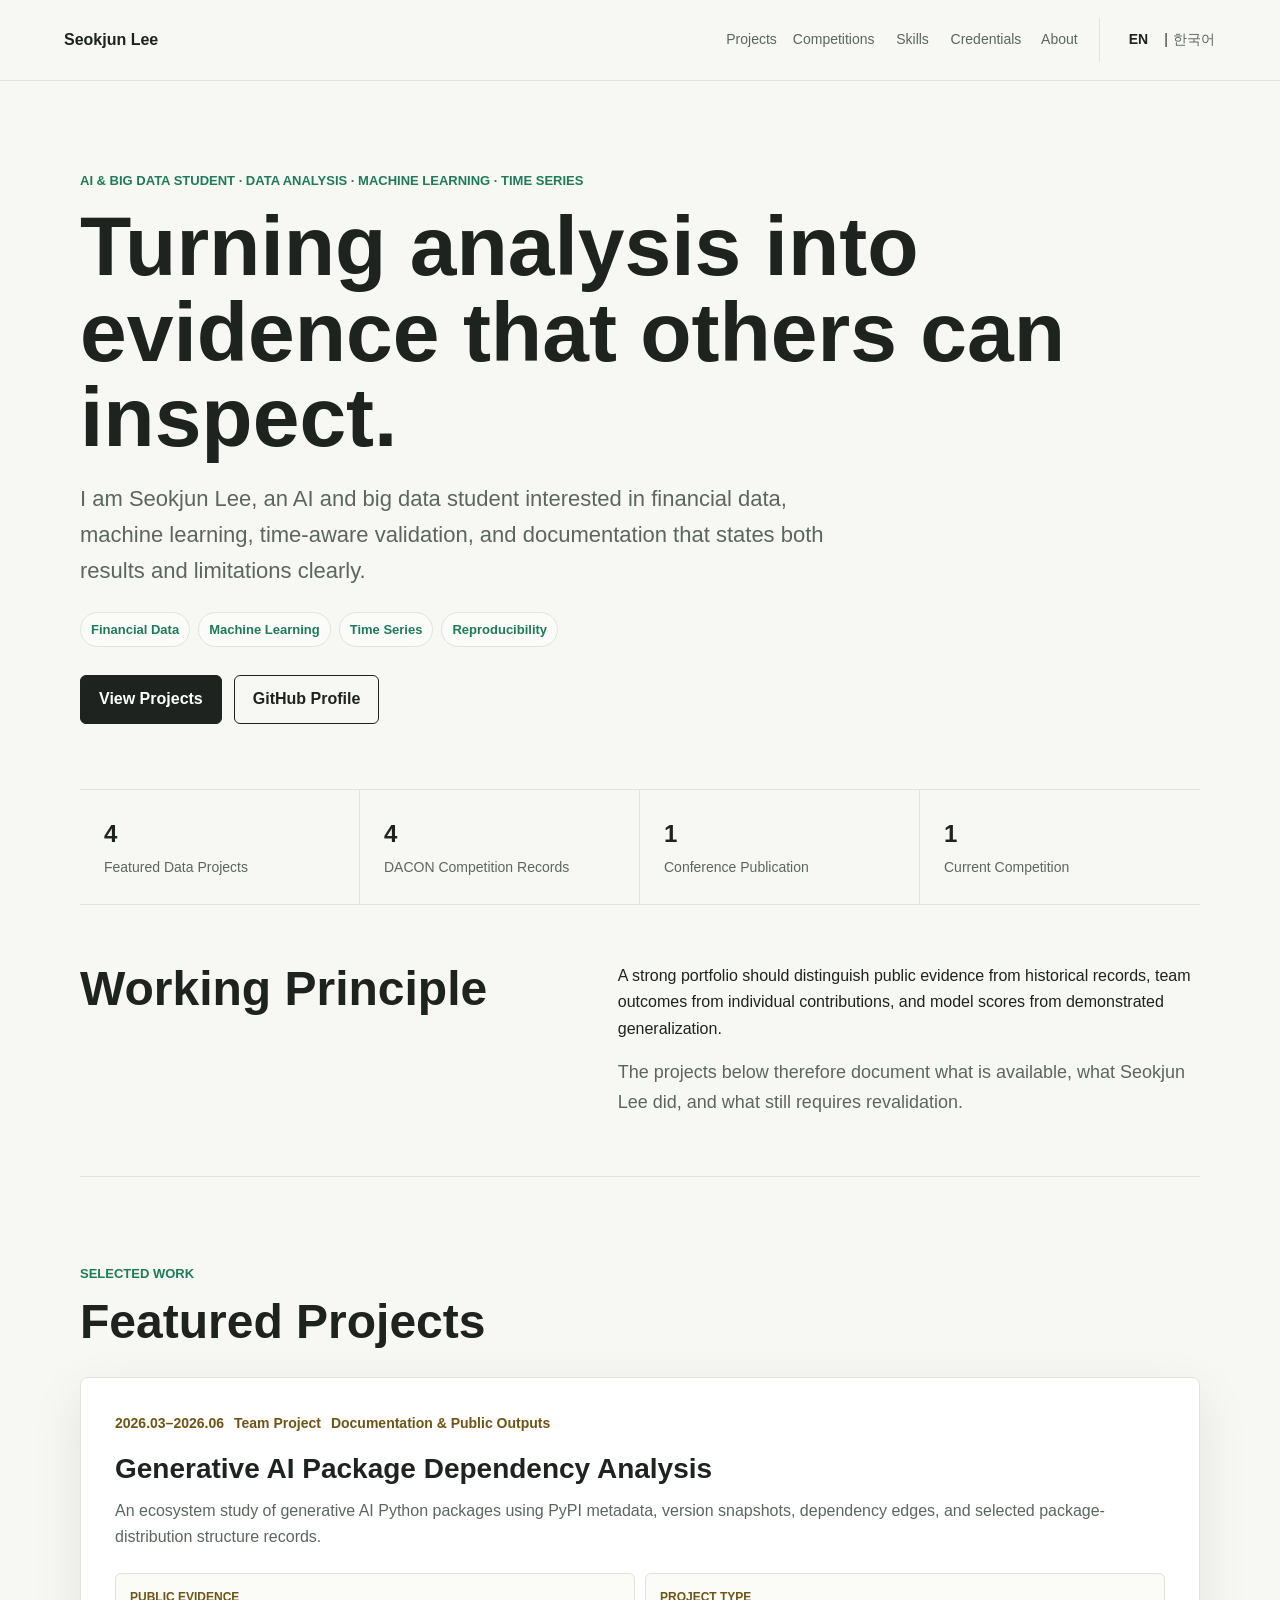
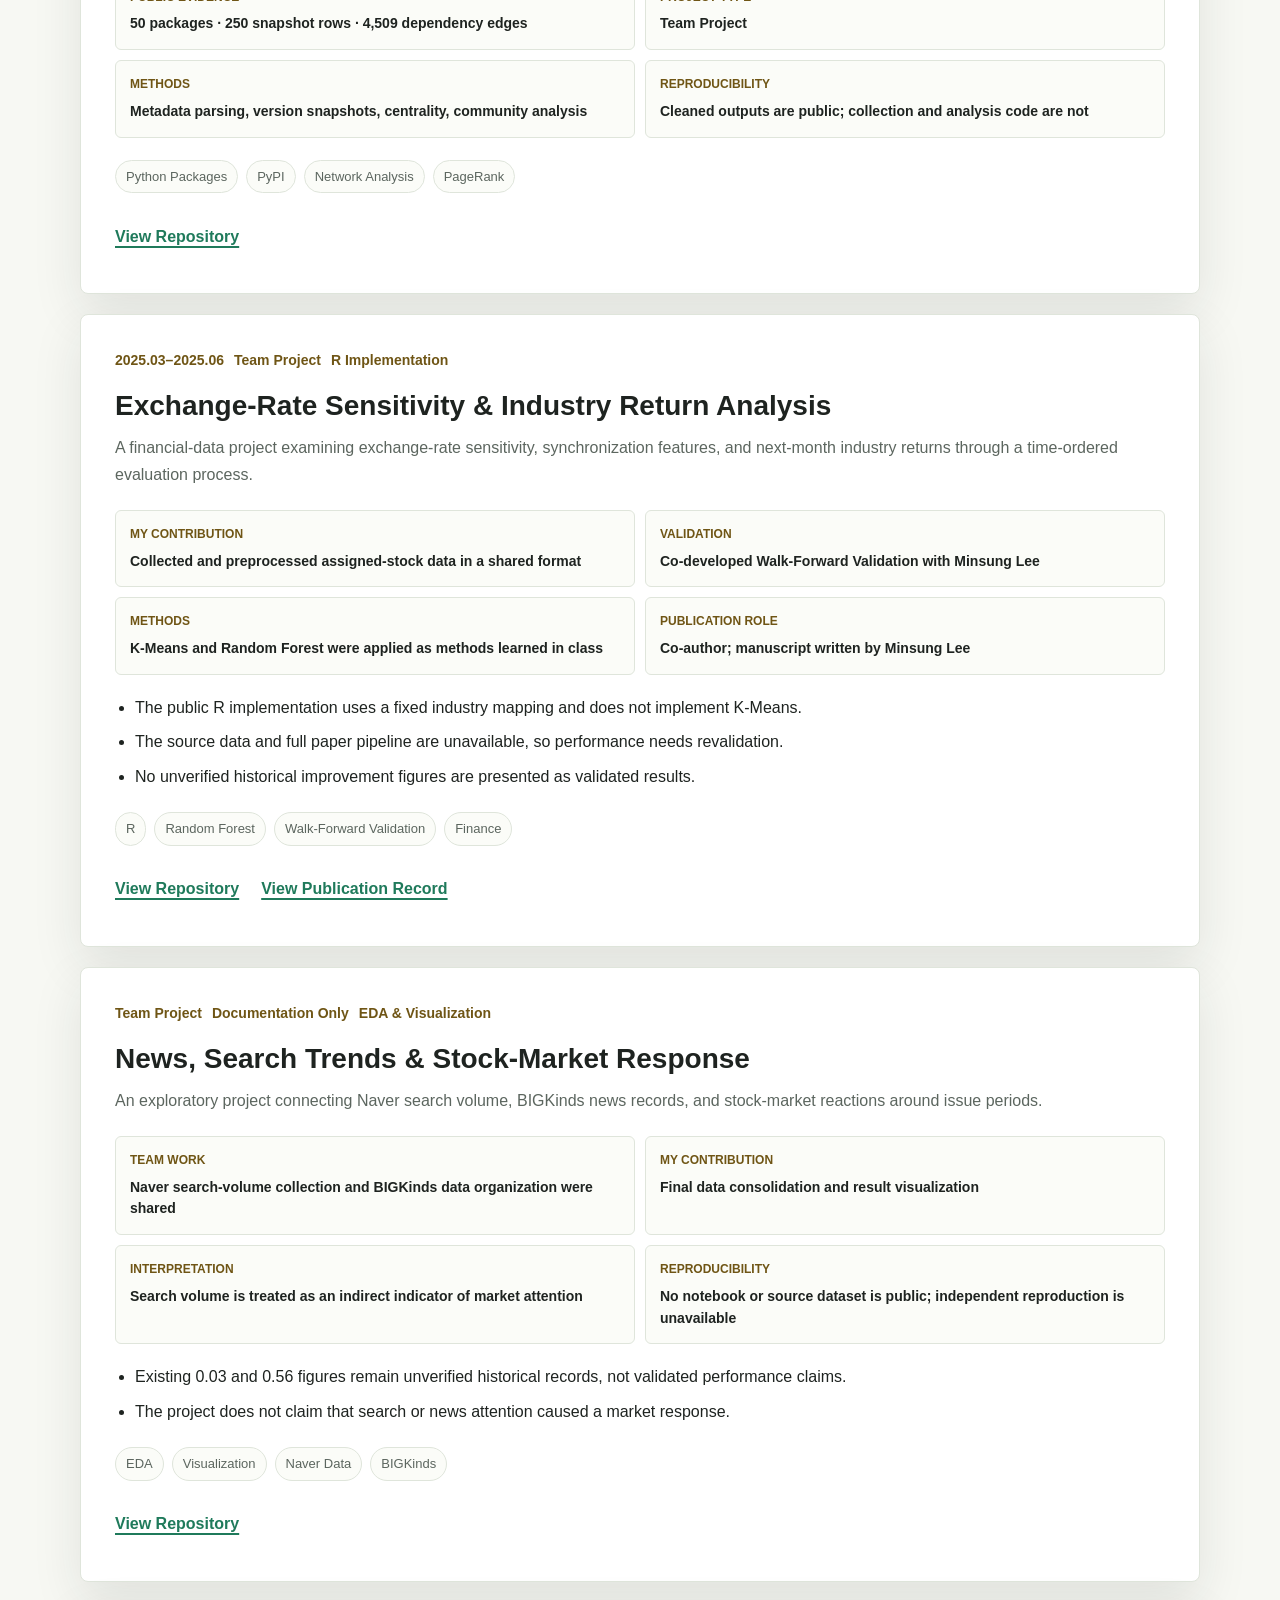
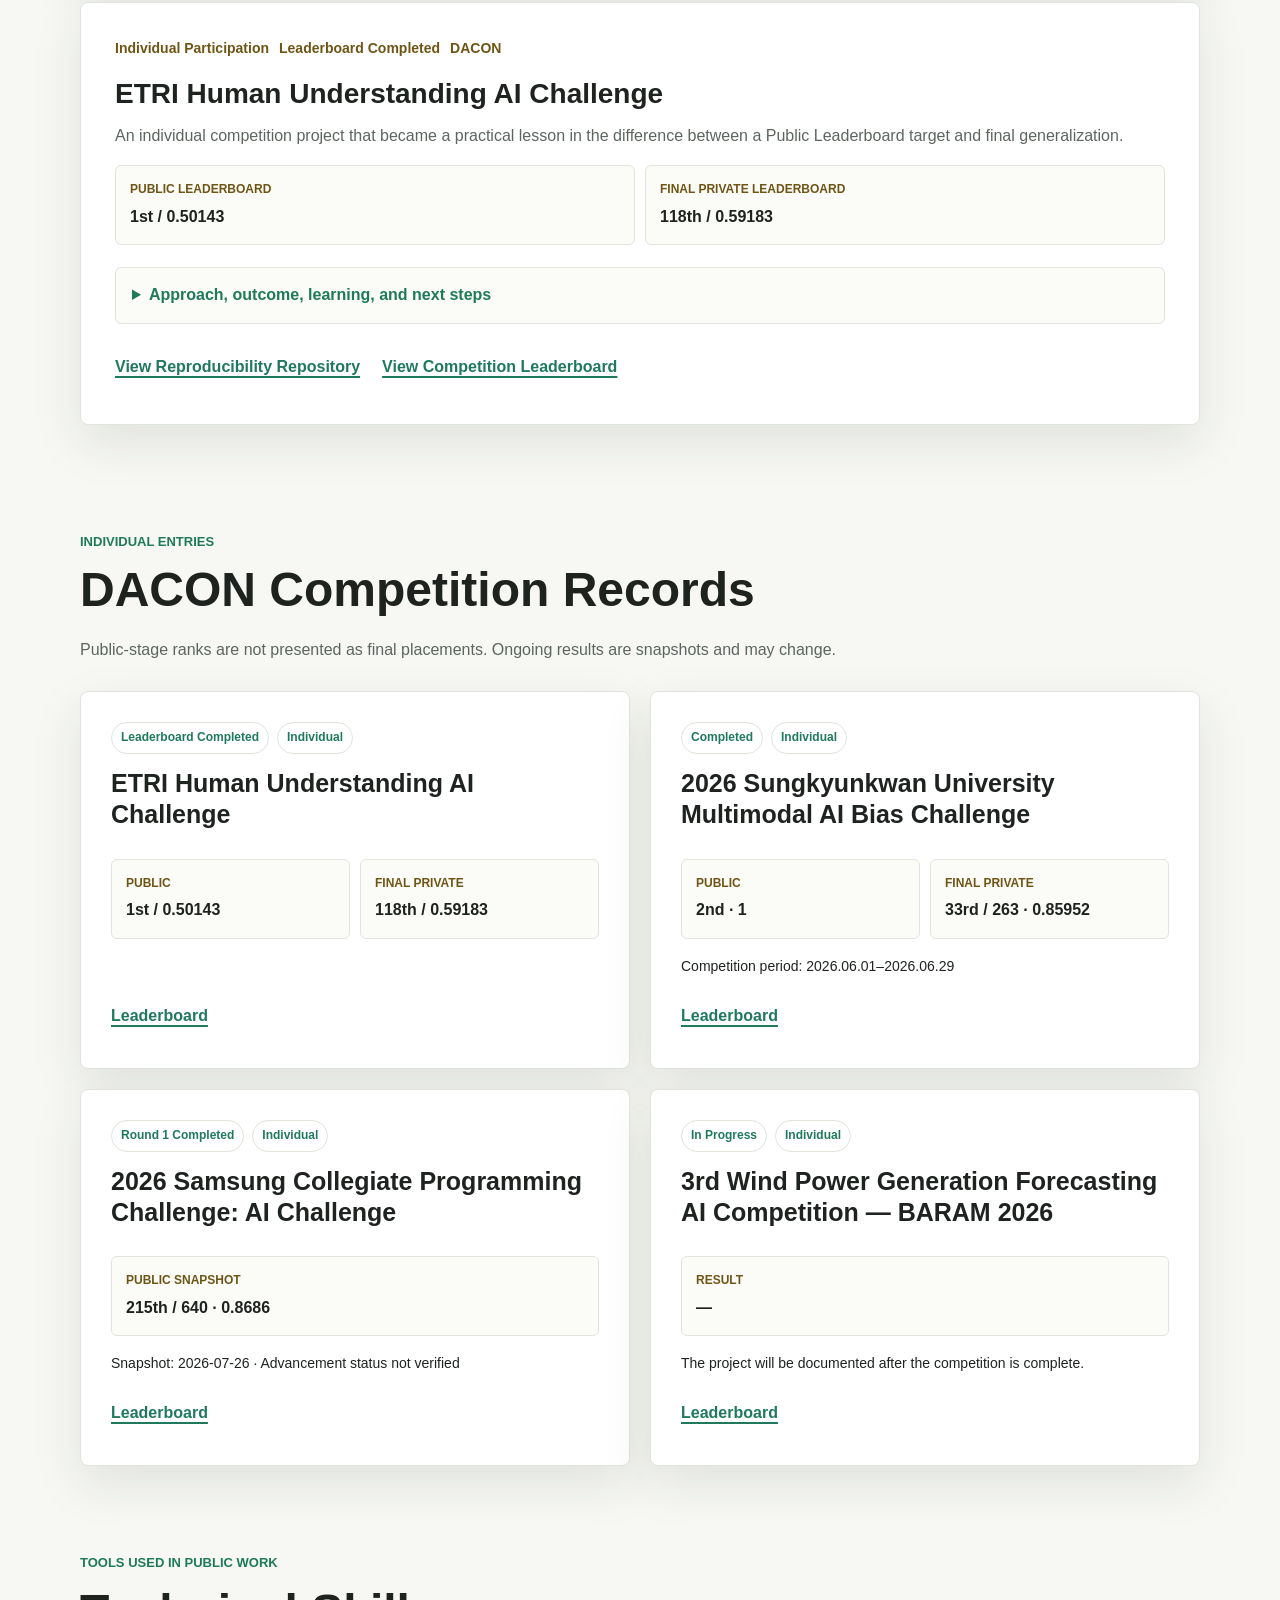
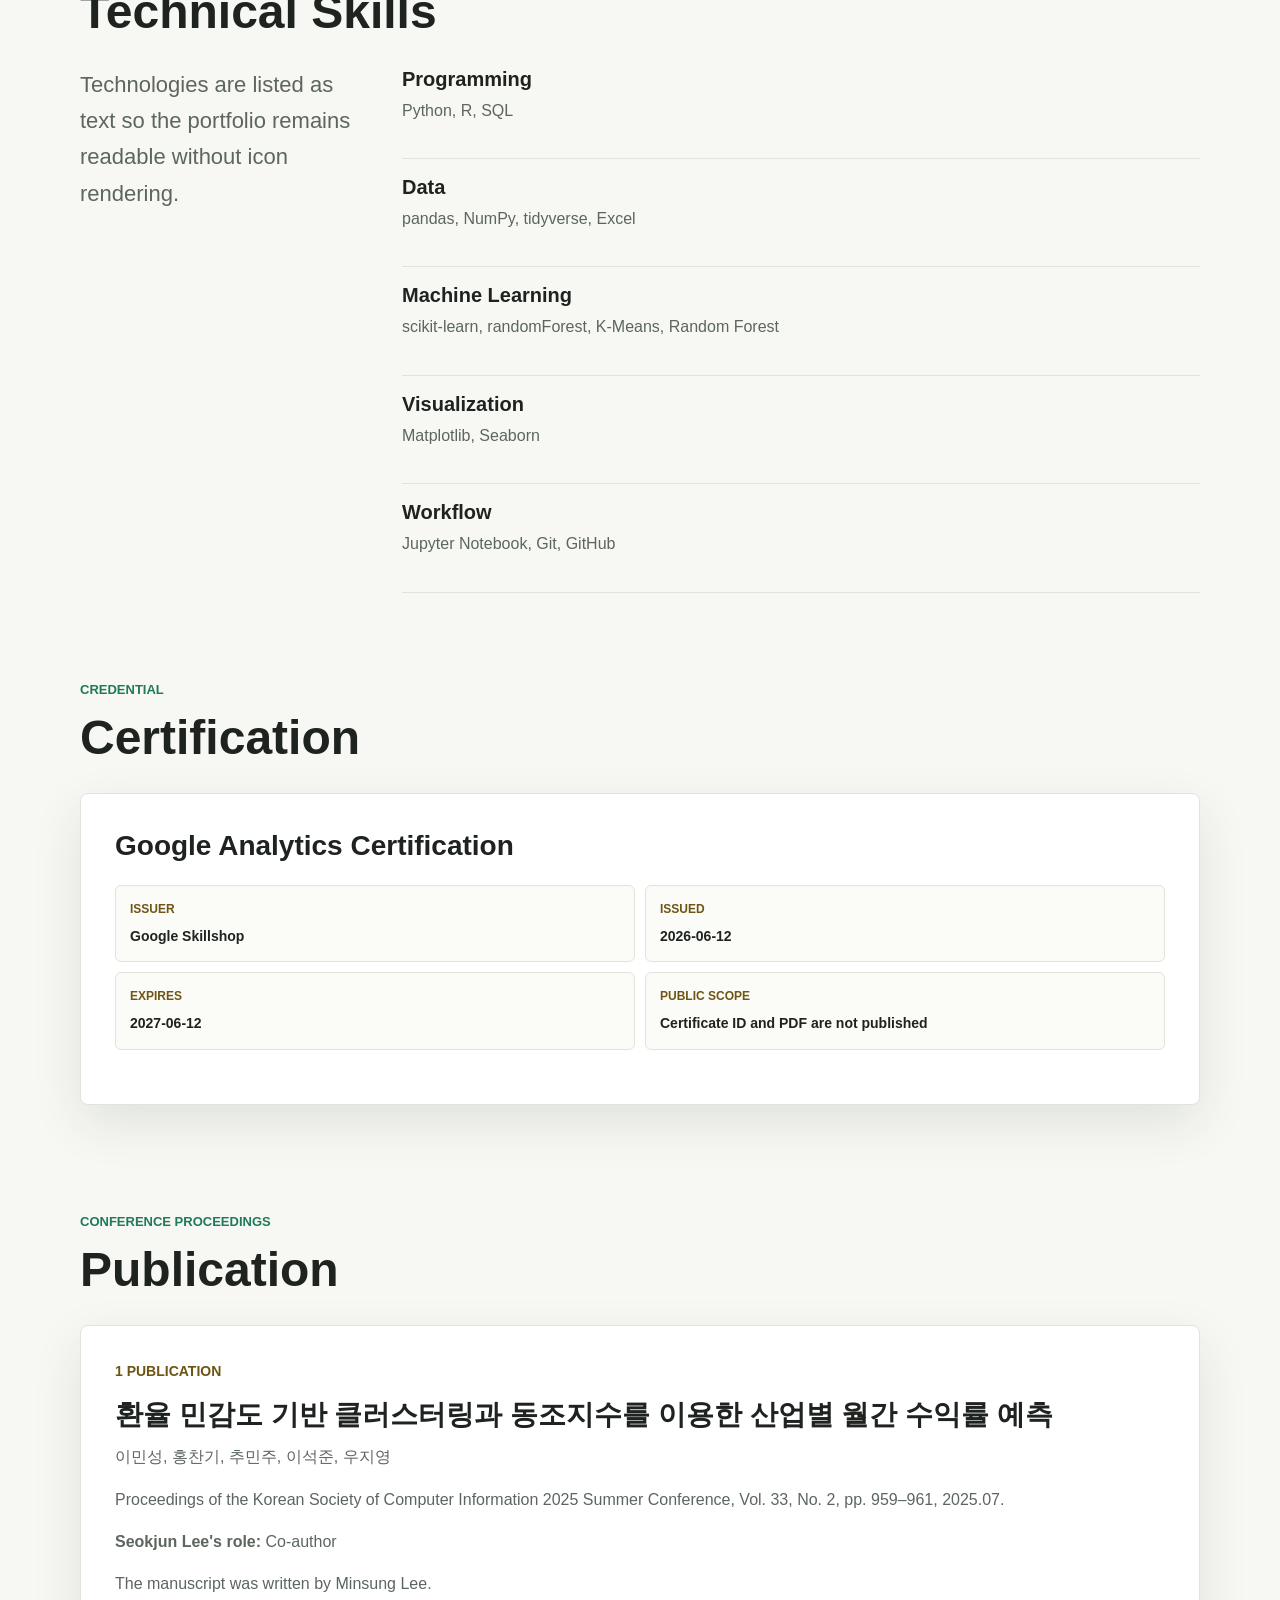
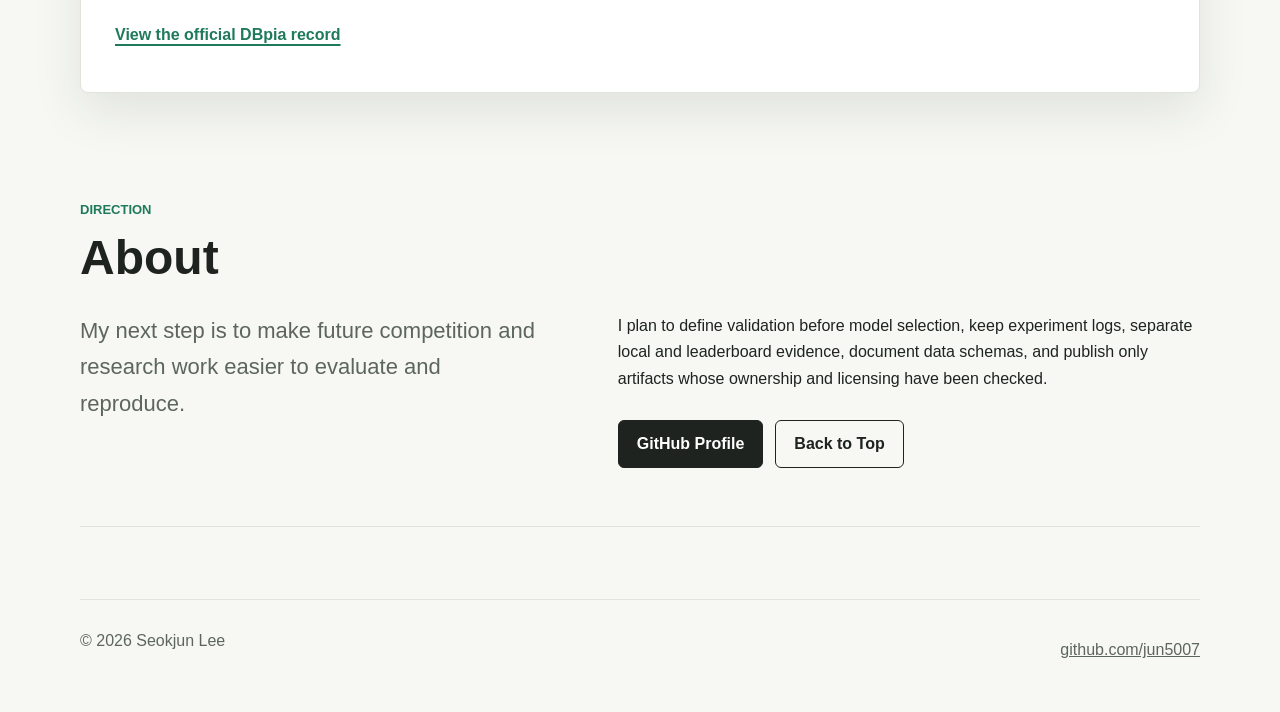
==== commit 0eac0345: "docs: link standalone project repositories" ====
--- a/index.html
+++ b/index.html
@@ -117,7 +117,7 @@
             <span>Python Packages</span><span>PyPI</span><span>Network Analysis</span><span>PageRank</span>
           </div>
           <div class="project-links">
-            <a class="text-link" href="./projects/genai-package-dependency/README.md">Read Project Documentation</a>
+            <a class="text-link" href="https://github.com/jun5007/genai-package-dependency-network">View Repository</a>
           </div>
         </article>
 
@@ -254,6 +254,7 @@
             </div>
           </details>
           <div class="project-links">
+            <a class="text-link" href="https://github.com/jun5007/dacon-etri-human-understanding-2026">View Reproducibility Repository</a>
             <a class="text-link" href="https://www.dacon.io/competitions/official/236690/leaderboard">View Competition Leaderboard</a>
           </div>
         </article>
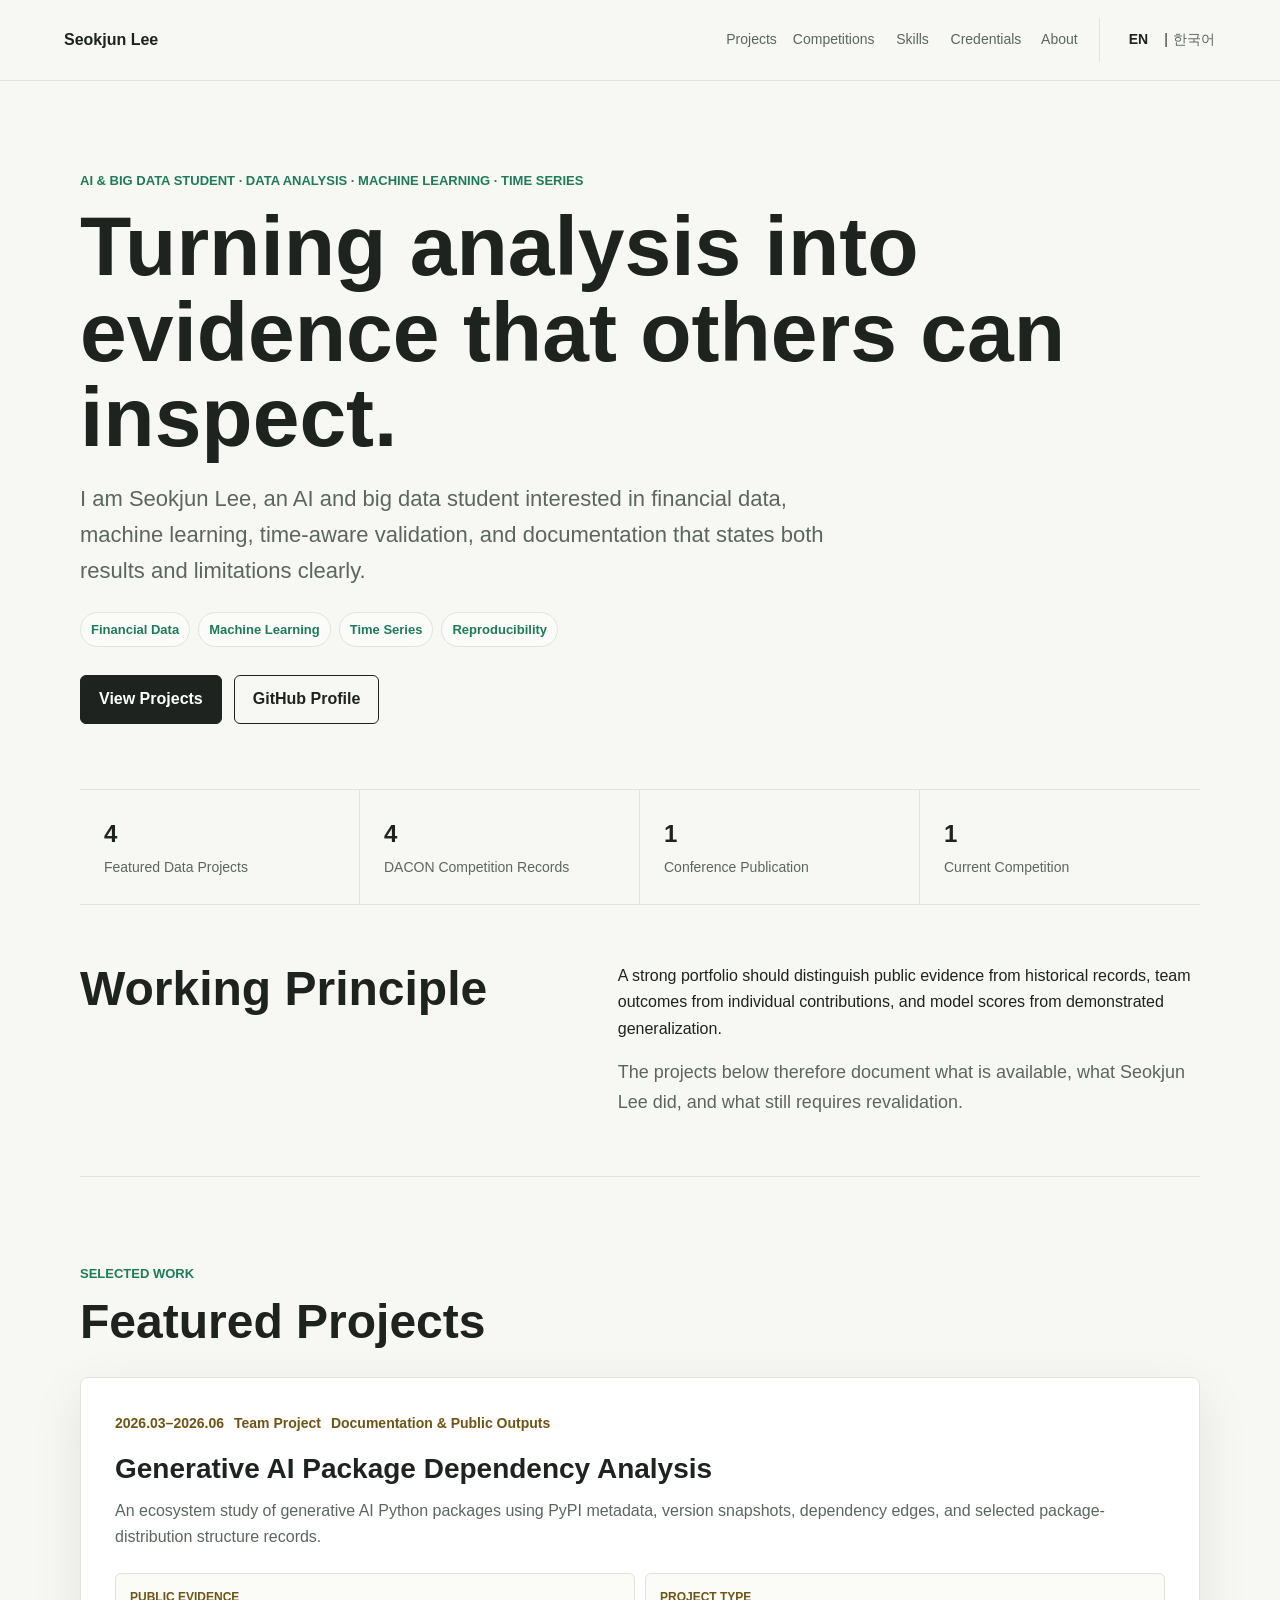
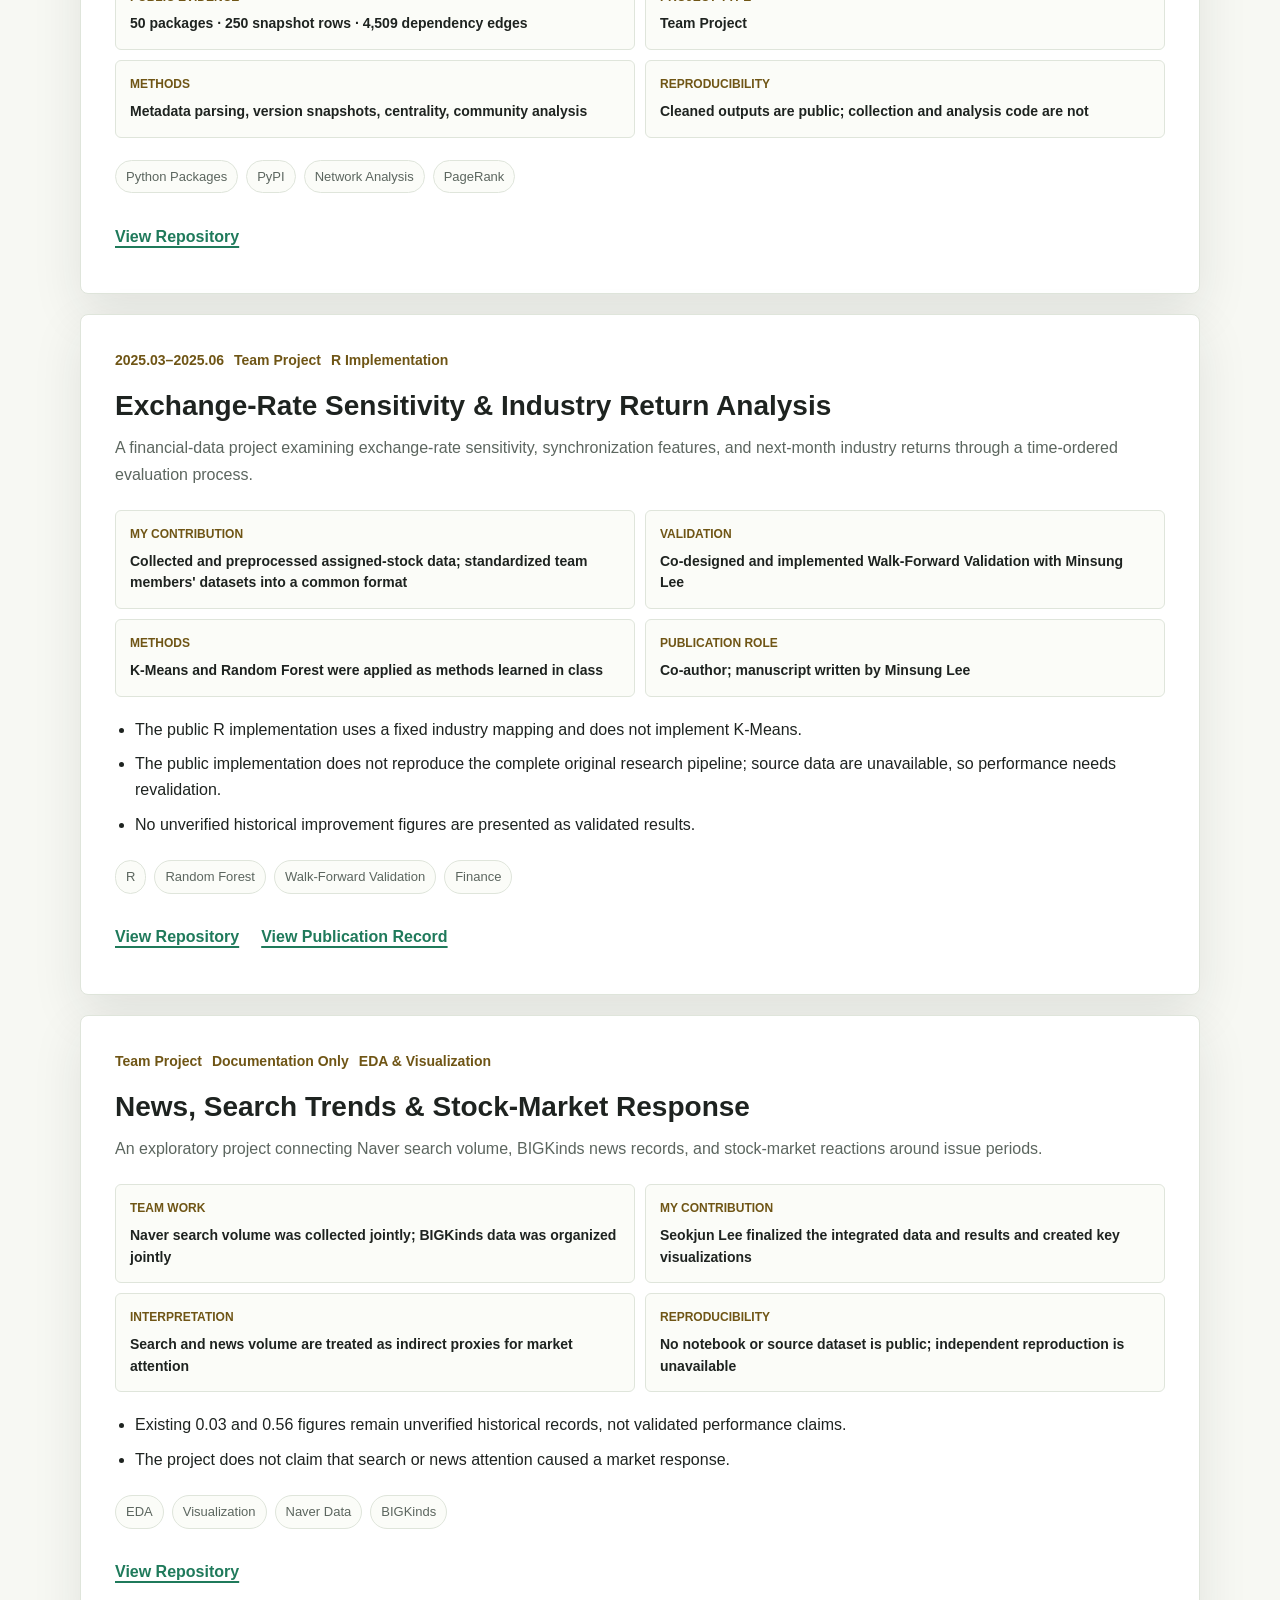
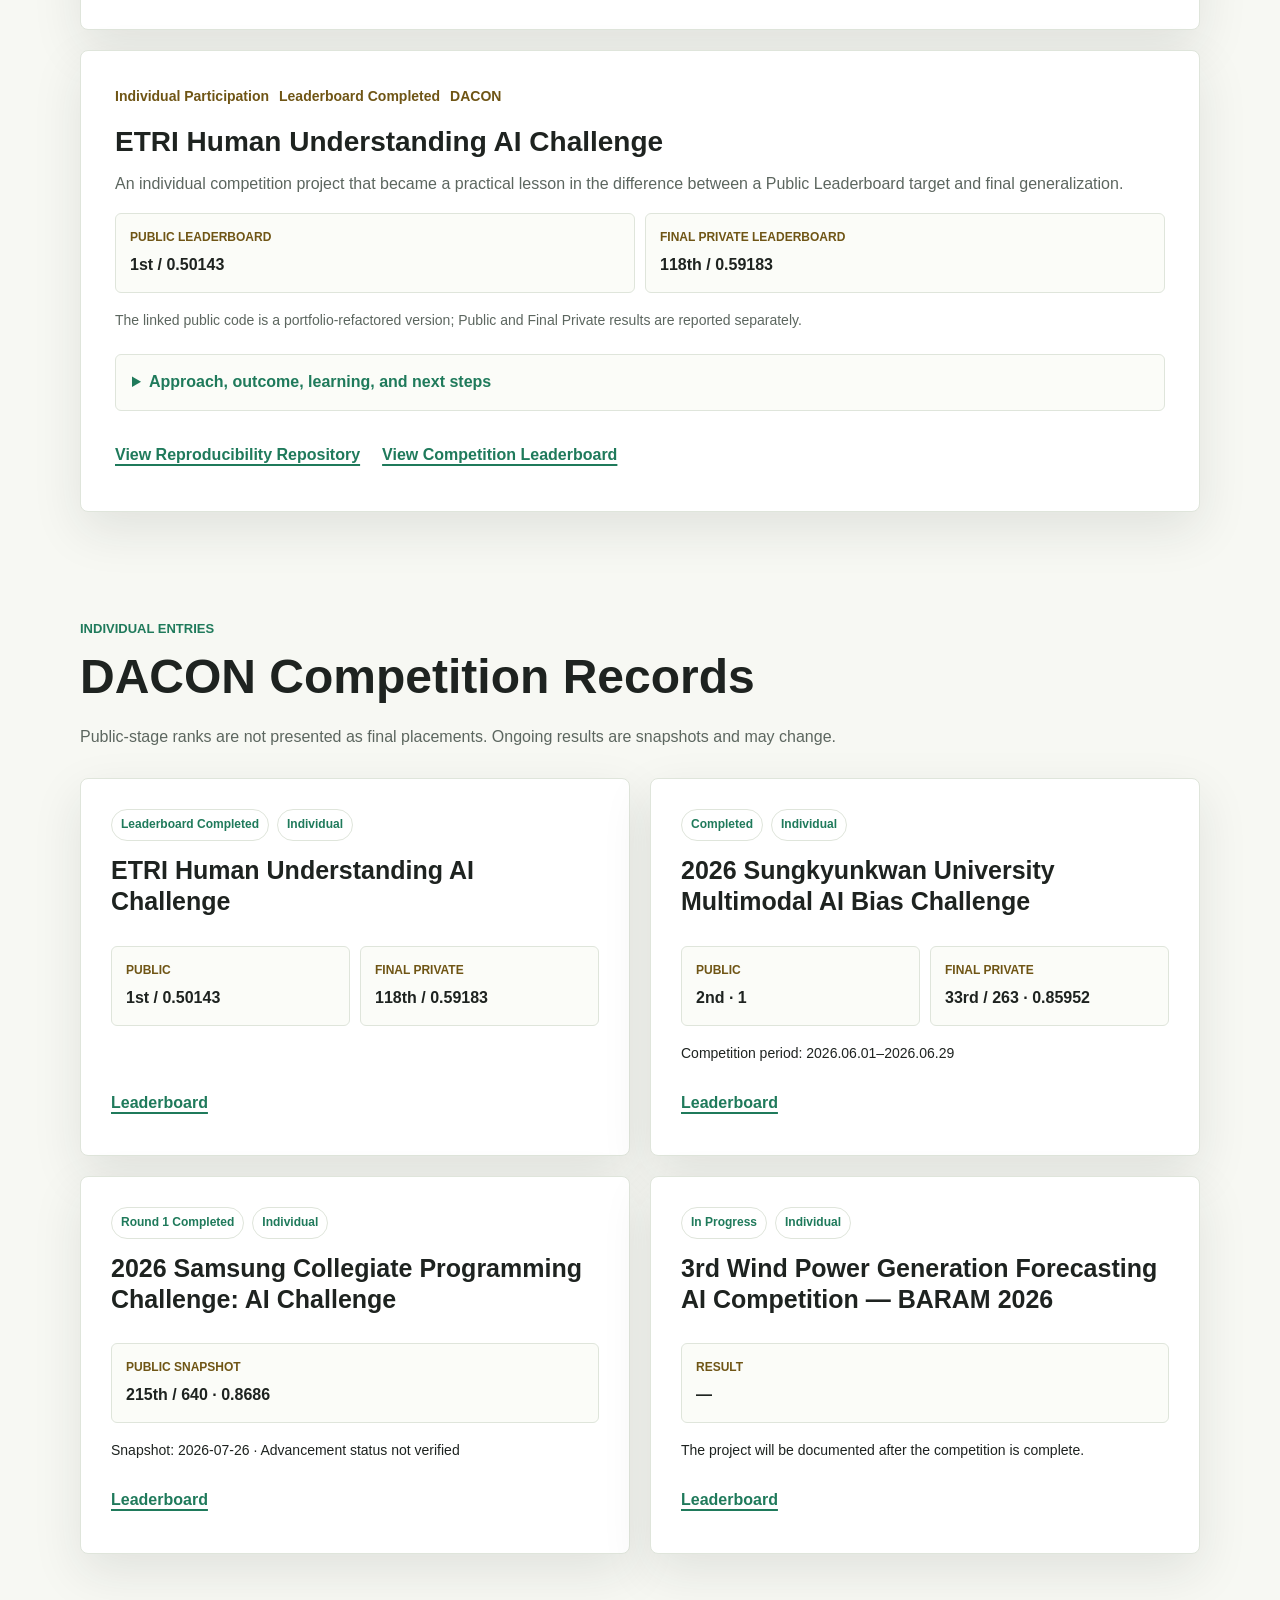
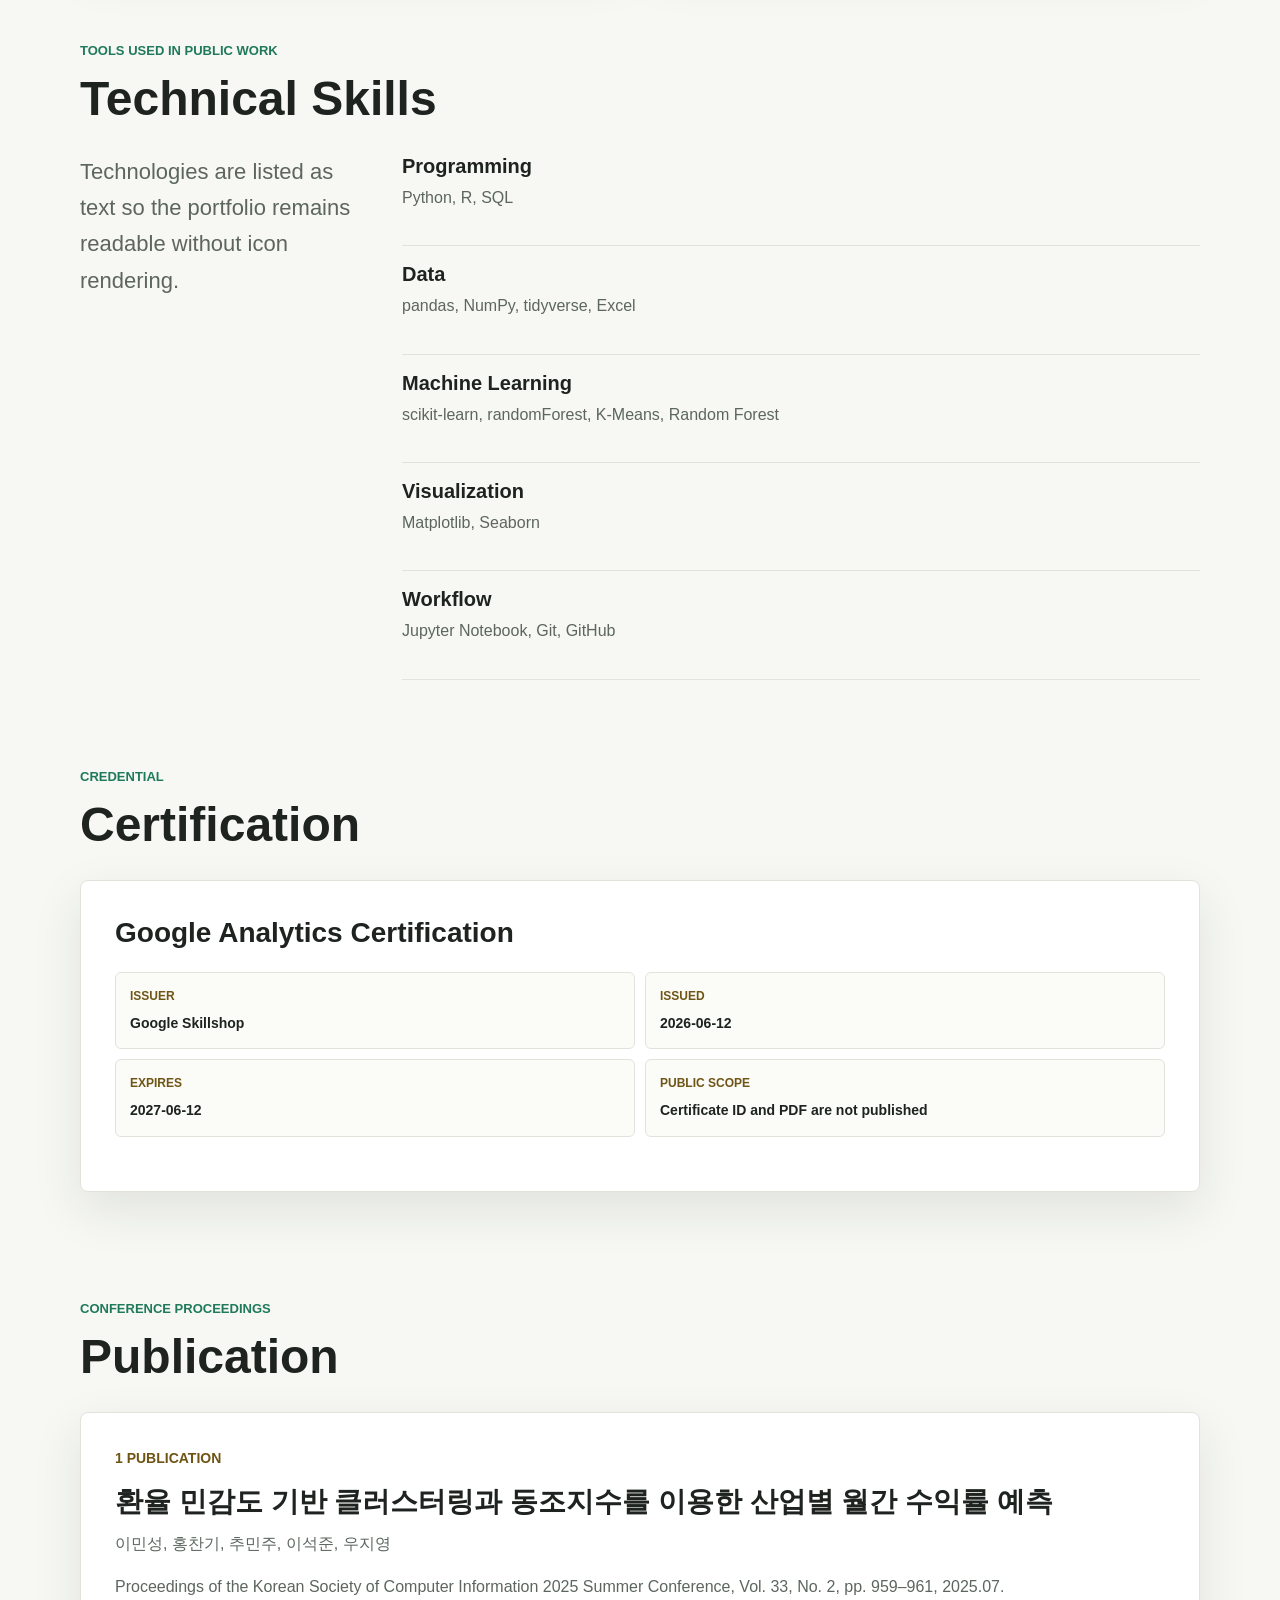
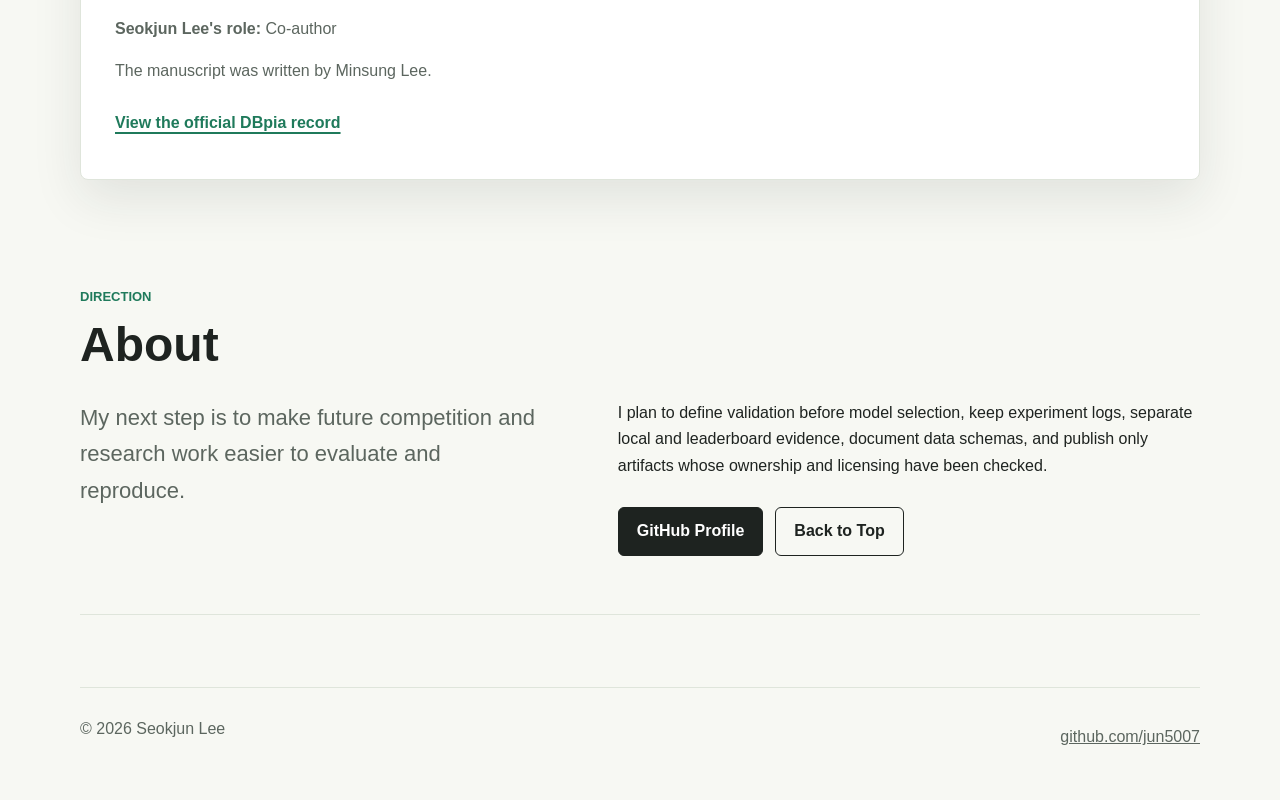
==== commit 8faf964e: "fix: remove outdated portfolio text and synchronize languages" ====
--- a/index.html
+++ b/index.html
@@ -135,11 +135,11 @@
           <div class="project-details">
             <div>
               <span>My Contribution</span>
-              <strong>Collected and preprocessed assigned-stock data in a shared format</strong>
+              <strong>Collected and preprocessed assigned-stock data; standardized team members' datasets into a common format</strong>
             </div>
             <div>
               <span>Validation</span>
-              <strong>Co-developed Walk-Forward Validation with Minsung Lee</strong>
+              <strong>Co-designed and implemented Walk-Forward Validation with Minsung Lee</strong>
             </div>
             <div>
               <span>Methods</span>
@@ -152,7 +152,7 @@
           </div>
           <ul class="project-points">
             <li>The public R implementation uses a fixed industry mapping and does not implement K-Means.</li>
-            <li>The source data and full paper pipeline are unavailable, so performance needs revalidation.</li>
+            <li>The public implementation does not reproduce the complete original research pipeline; source data are unavailable, so performance needs revalidation.</li>
             <li>No unverified historical improvement figures are presented as validated results.</li>
           </ul>
           <div class="tags">
@@ -178,15 +178,15 @@
           <div class="project-details">
             <div>
               <span>Team Work</span>
-              <strong>Naver search-volume collection and BIGKinds data organization were shared</strong>
+              <strong>Naver search volume was collected jointly; BIGKinds data was organized jointly</strong>
             </div>
             <div>
               <span>My Contribution</span>
-              <strong>Final data consolidation and result visualization</strong>
+              <strong>Seokjun Lee finalized the integrated data and results and created key visualizations</strong>
             </div>
             <div>
               <span>Interpretation</span>
-              <strong>Search volume is treated as an indirect indicator of market attention</strong>
+              <strong>Search and news volume are treated as indirect proxies for market attention</strong>
             </div>
             <div>
               <span>Reproducibility</span>
@@ -220,6 +220,9 @@
             <li><span>Public Leaderboard</span><strong>1st / 0.50143</strong></li>
             <li><span>Final Private Leaderboard</span><strong>118th / 0.59183</strong></li>
           </ul>
+          <p class="result-source">
+            The linked public code is a portfolio-refactored version; Public and Final Private results are reported separately.
+          </p>
           <details class="retrospective">
             <summary>Approach, outcome, learning, and next steps</summary>
             <div class="retrospective-content">
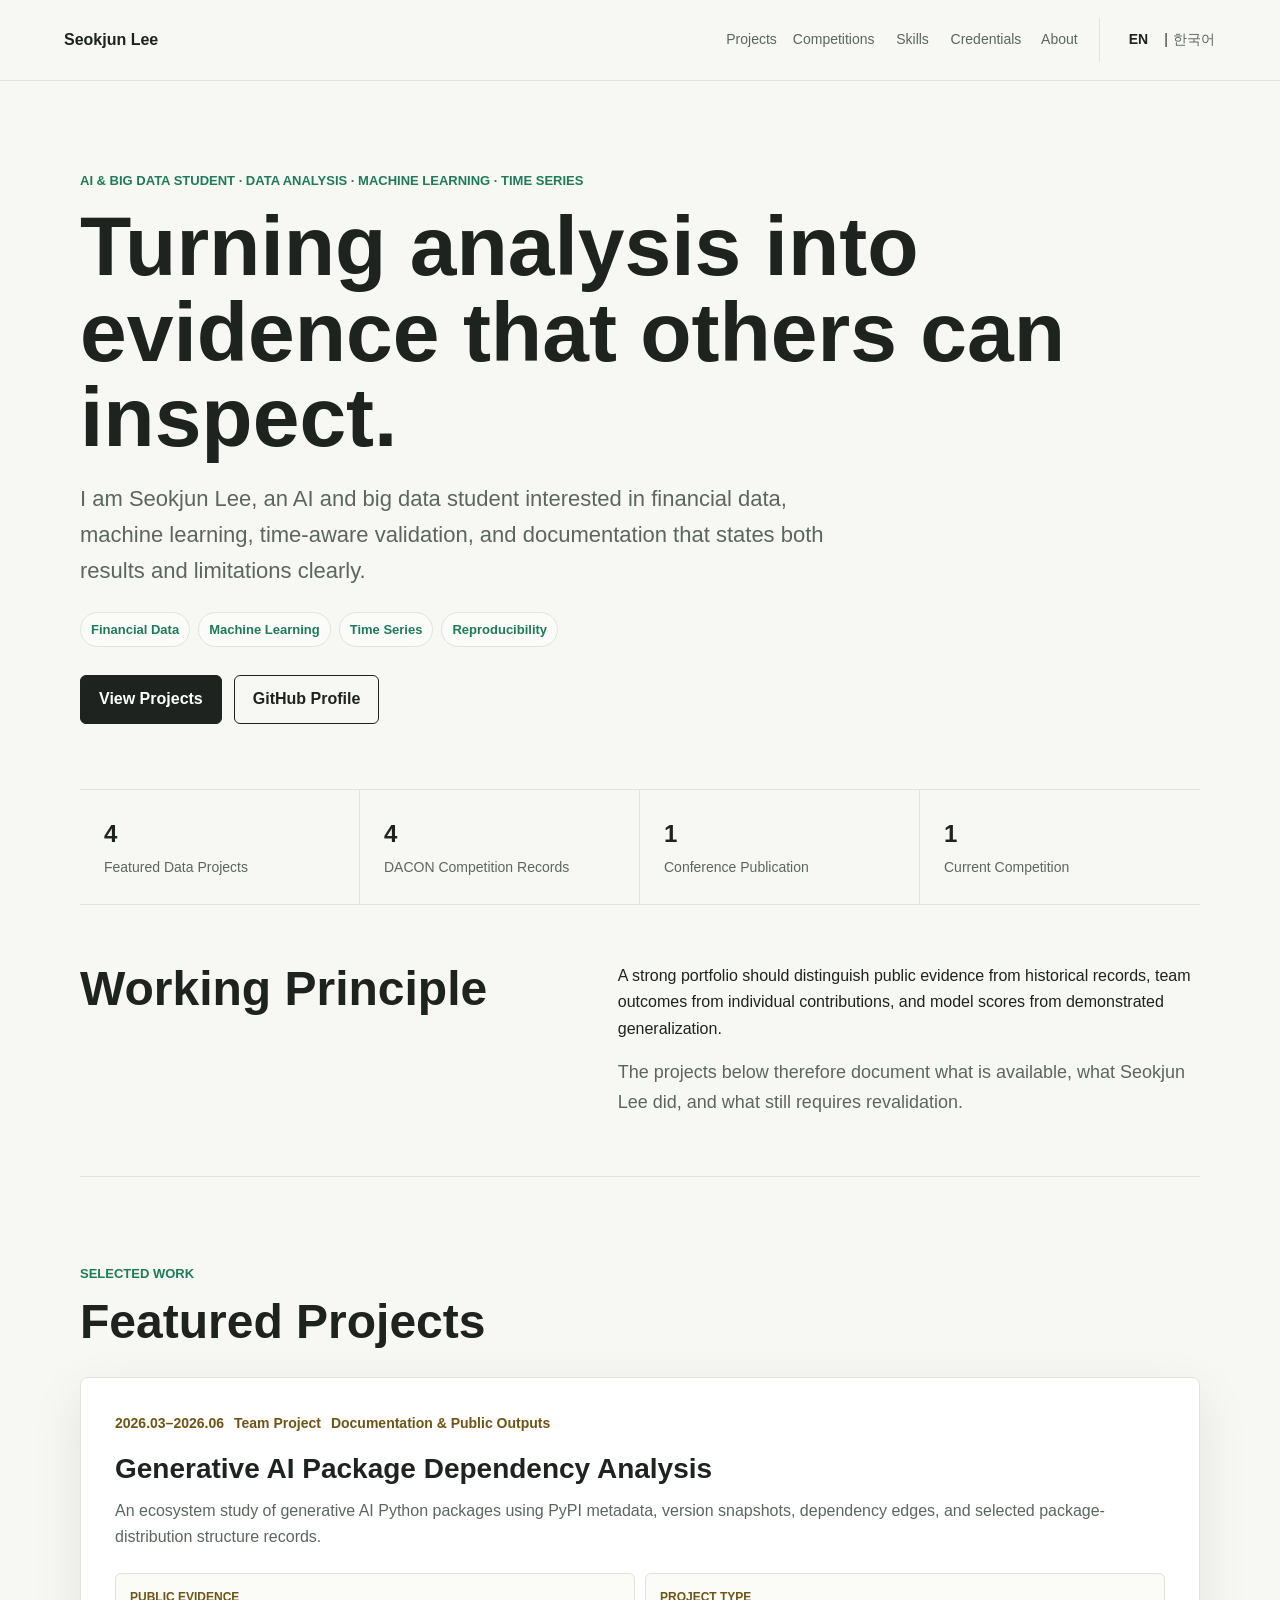
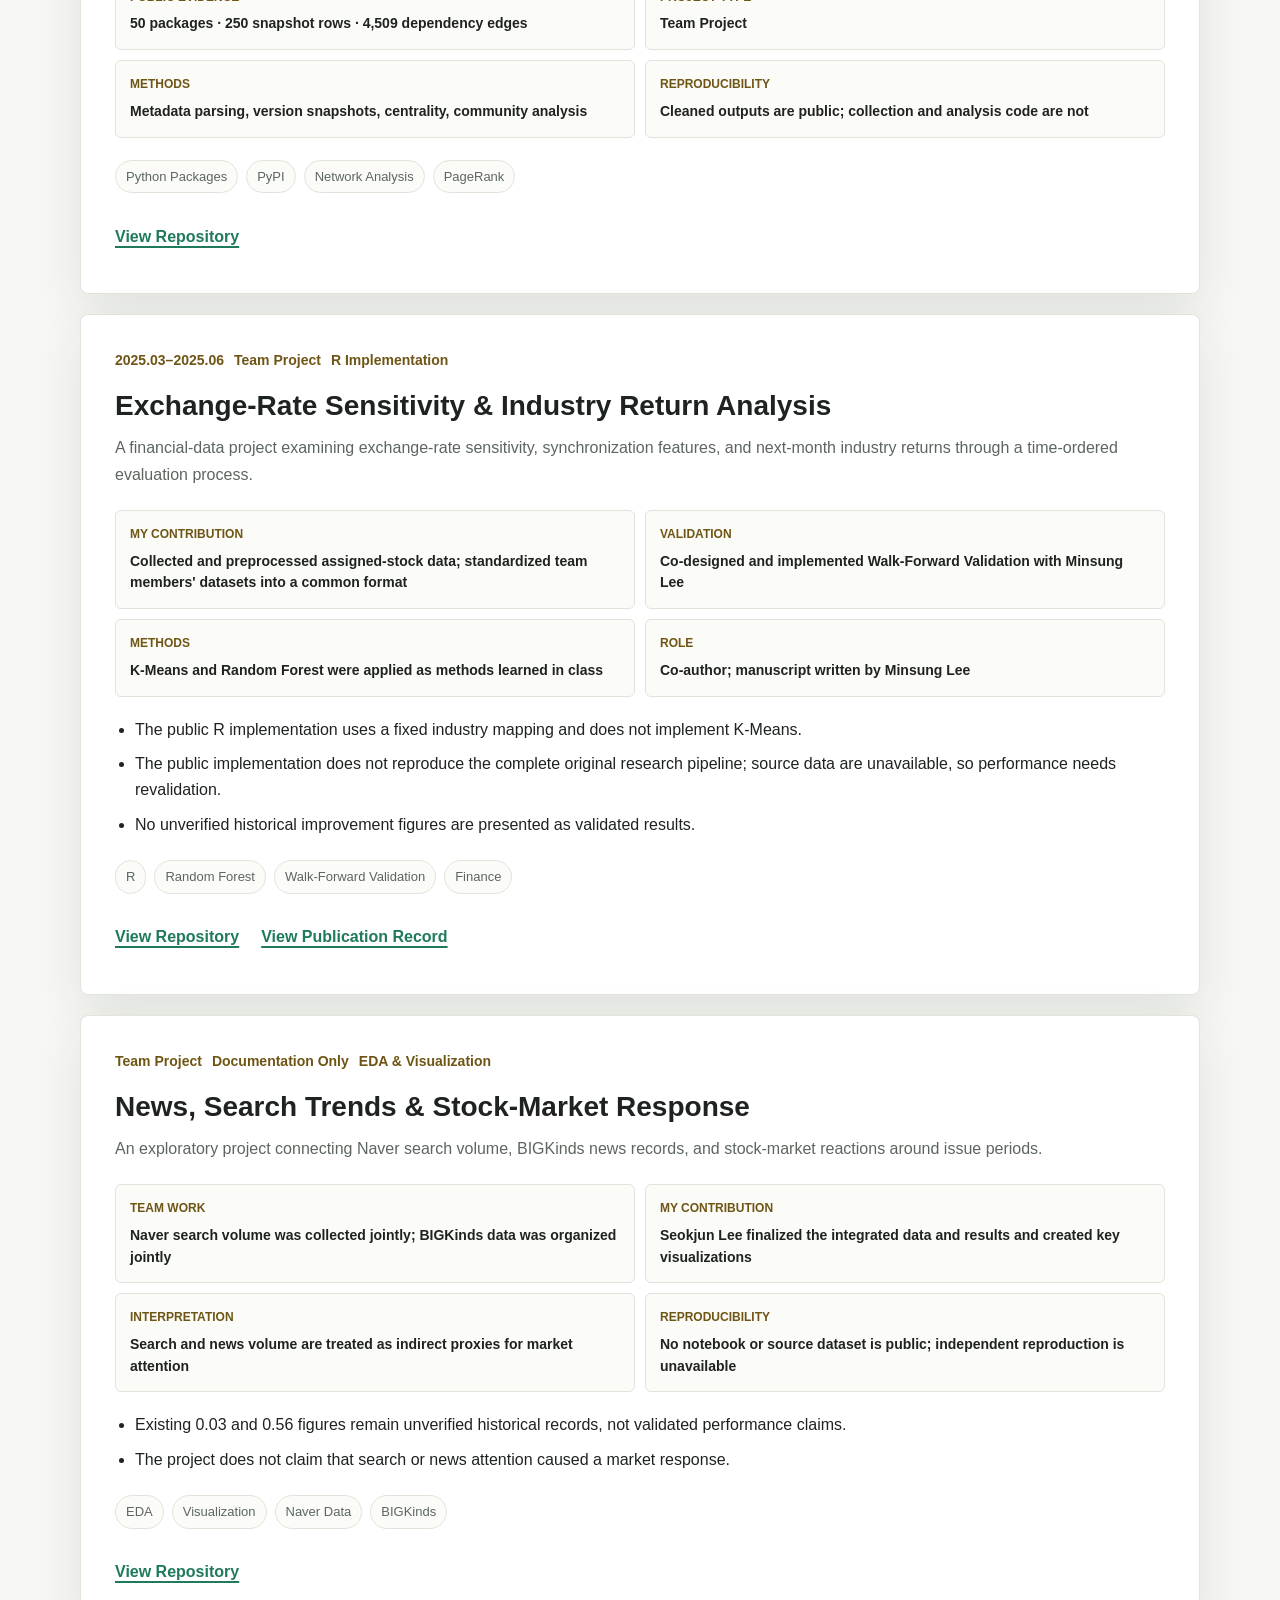
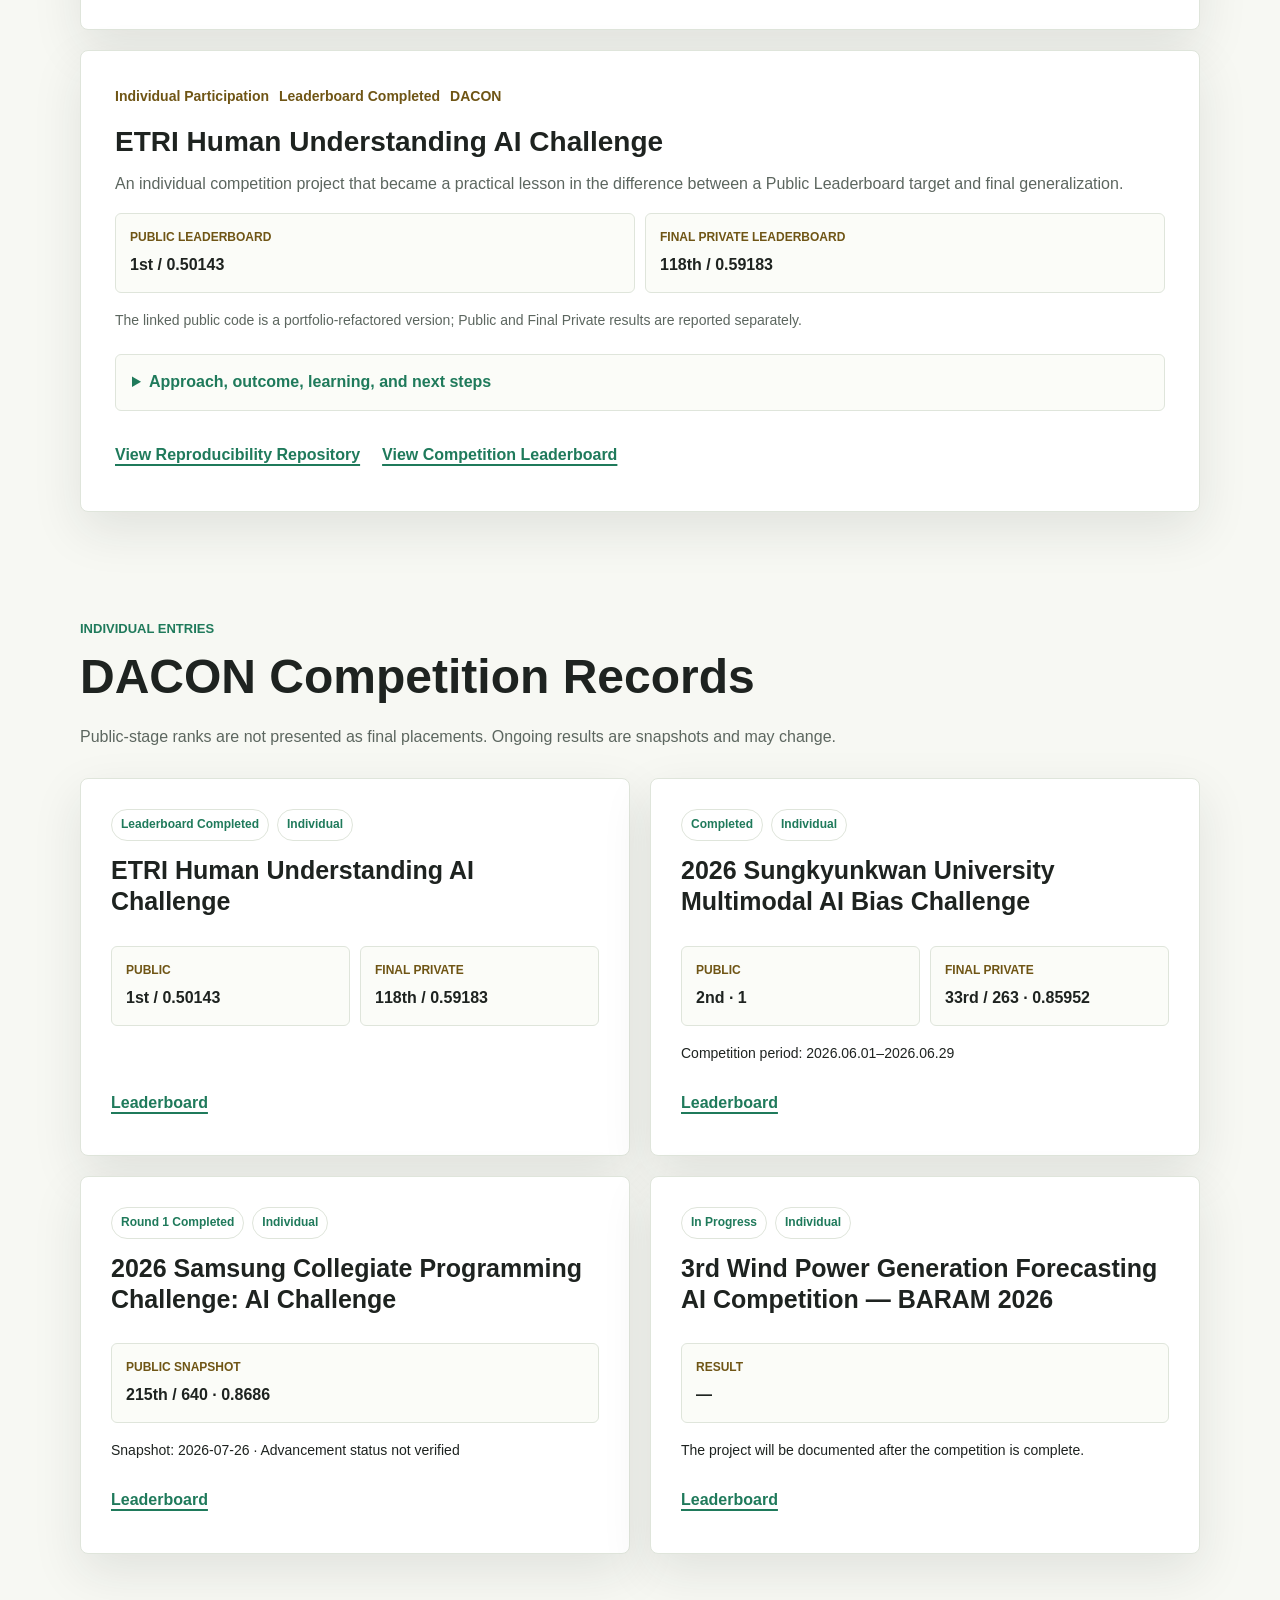
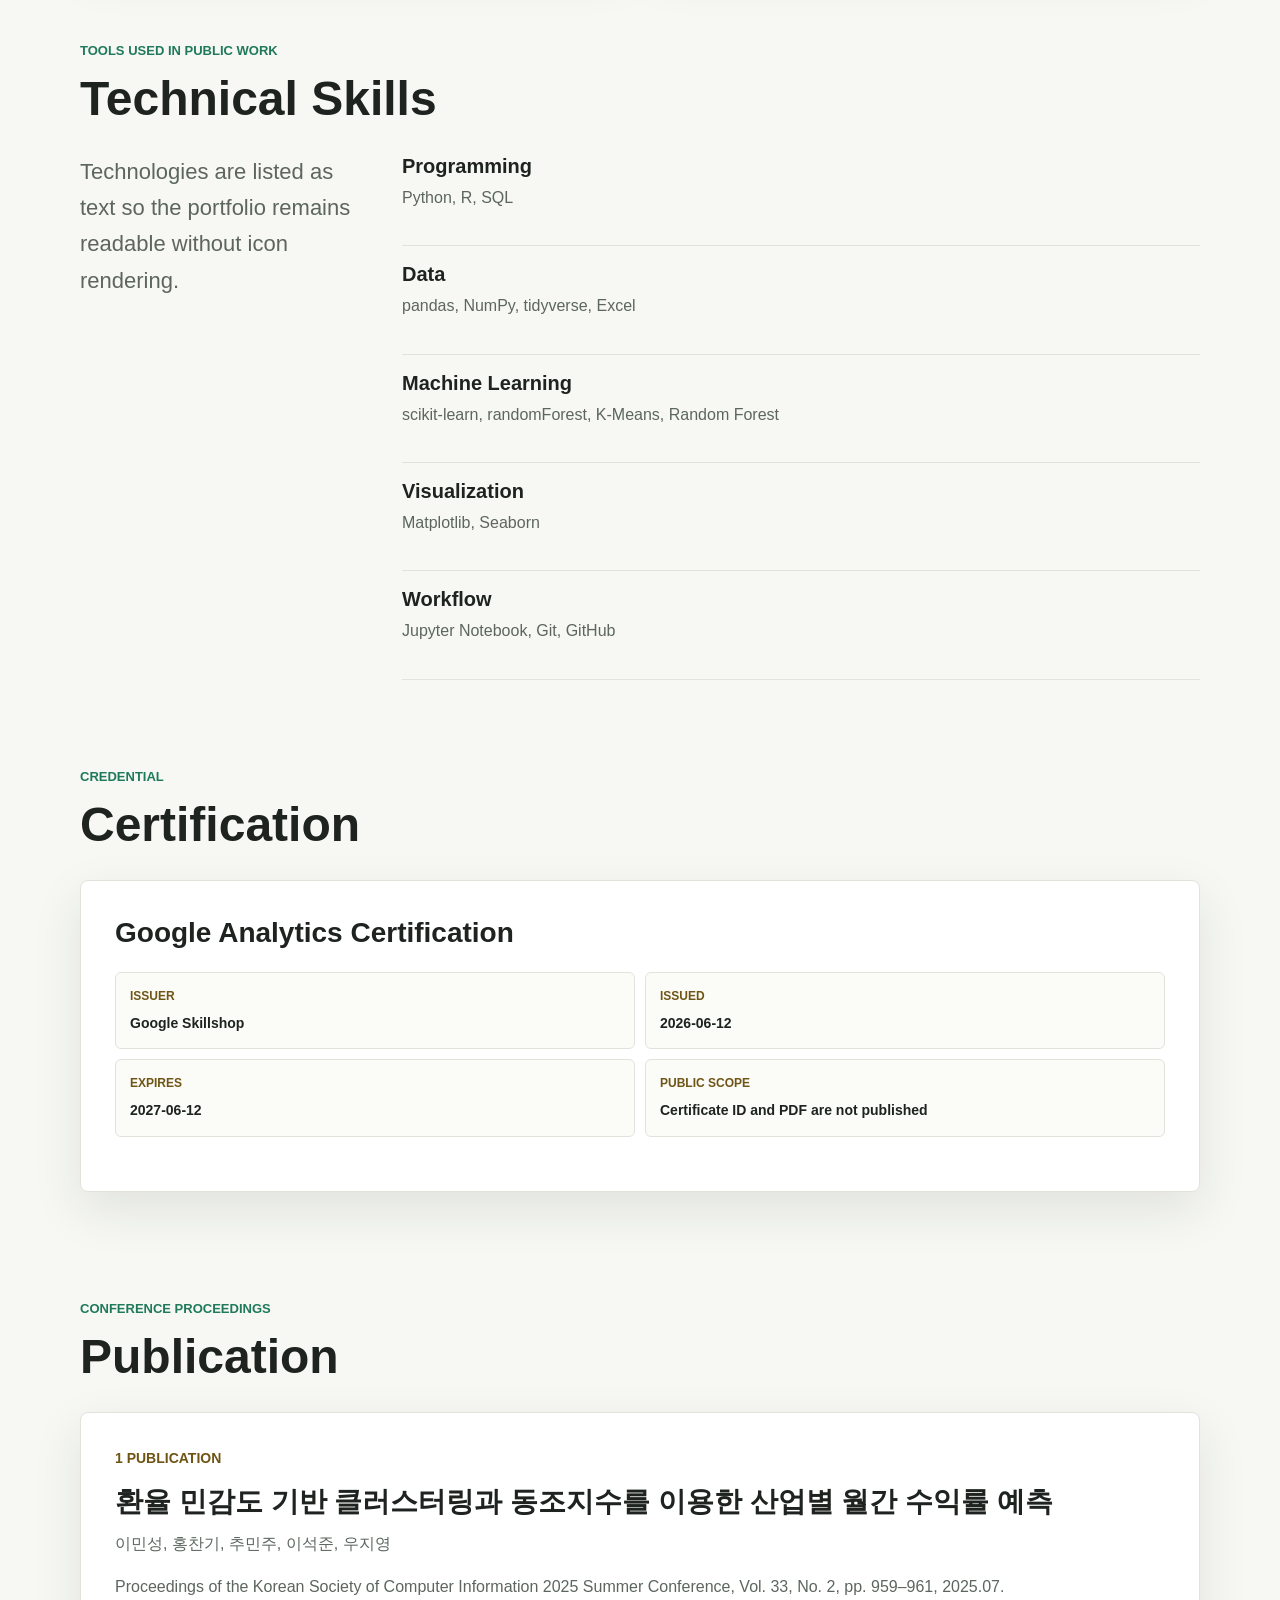
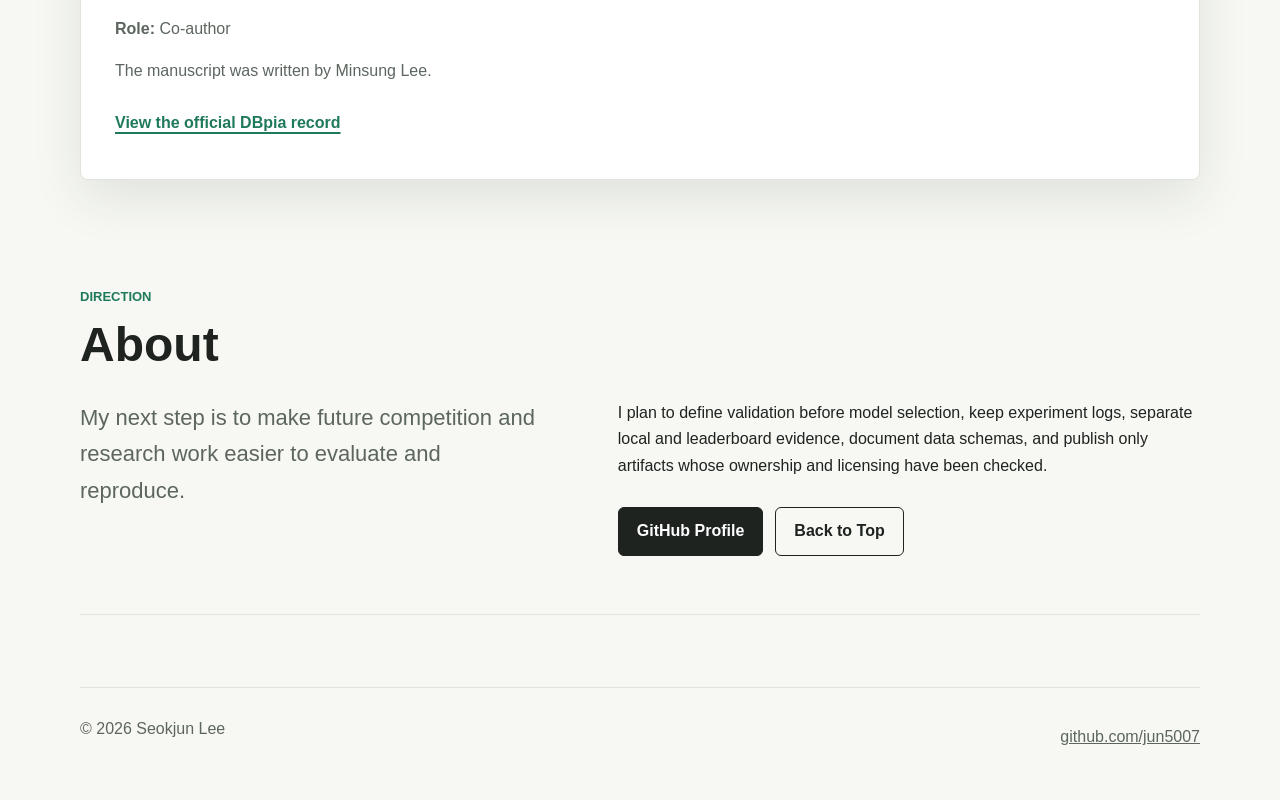
==== commit dc0aff8c: "fix: set English root page and remove outdated author labels" ====
--- a/index.html
+++ b/index.html
@@ -4,6 +4,7 @@
     <meta charset="utf-8">
     <meta name="viewport" content="width=device-width, initial-scale=1">
     <meta name="description" content="Seokjun Lee's portfolio: data analysis, machine learning, time-series projects, DACON competition records, and publication.">
+    <meta property="og:locale" content="en_US">
     <title>Seokjun Lee | AI &amp; Big Data Portfolio</title>
     <link rel="canonical" href="https://jun5007.github.io/">
     <link rel="alternate" hreflang="en" href="https://jun5007.github.io/">
@@ -146,7 +147,7 @@
               <strong>K-Means and Random Forest were applied as methods learned in class</strong>
             </div>
             <div>
-              <span>Publication Role</span>
+              <span>Role</span>
               <strong>Co-author; manuscript written by Minsung Lee</strong>
             </div>
           </div>
@@ -371,7 +372,7 @@
             Proceedings of the Korean Society of Computer Information 2025 Summer Conference,
             Vol. 33, No. 2, pp. 959–961, 2025.07.
           </p>
-          <p><strong>Seokjun Lee's role:</strong> Co-author</p>
+          <p><strong>Role:</strong> Co-author</p>
           <p>The manuscript was written by Minsung Lee.</p>
           <a class="text-link" href="https://www.dbpia.co.kr/journal/articleDetail?nodeId=NODE12337990">View the official DBpia record</a>
         </article>
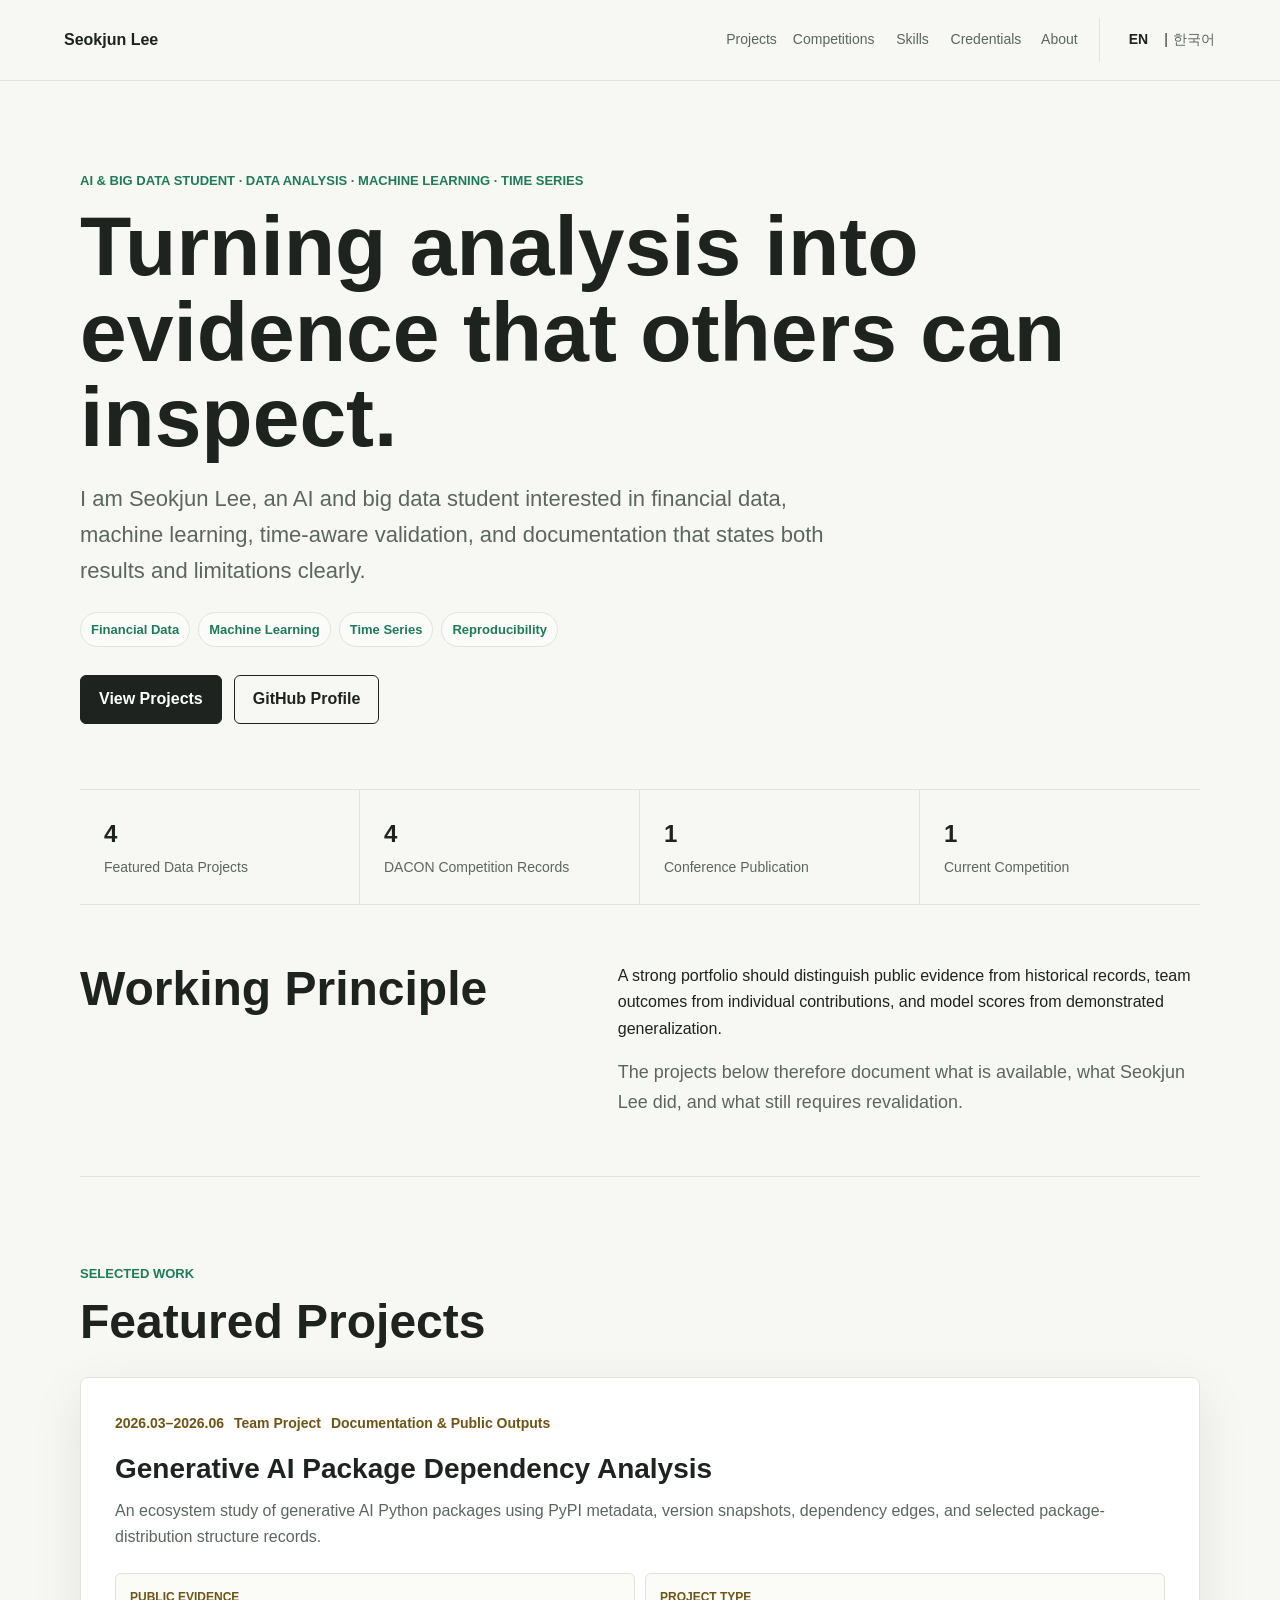
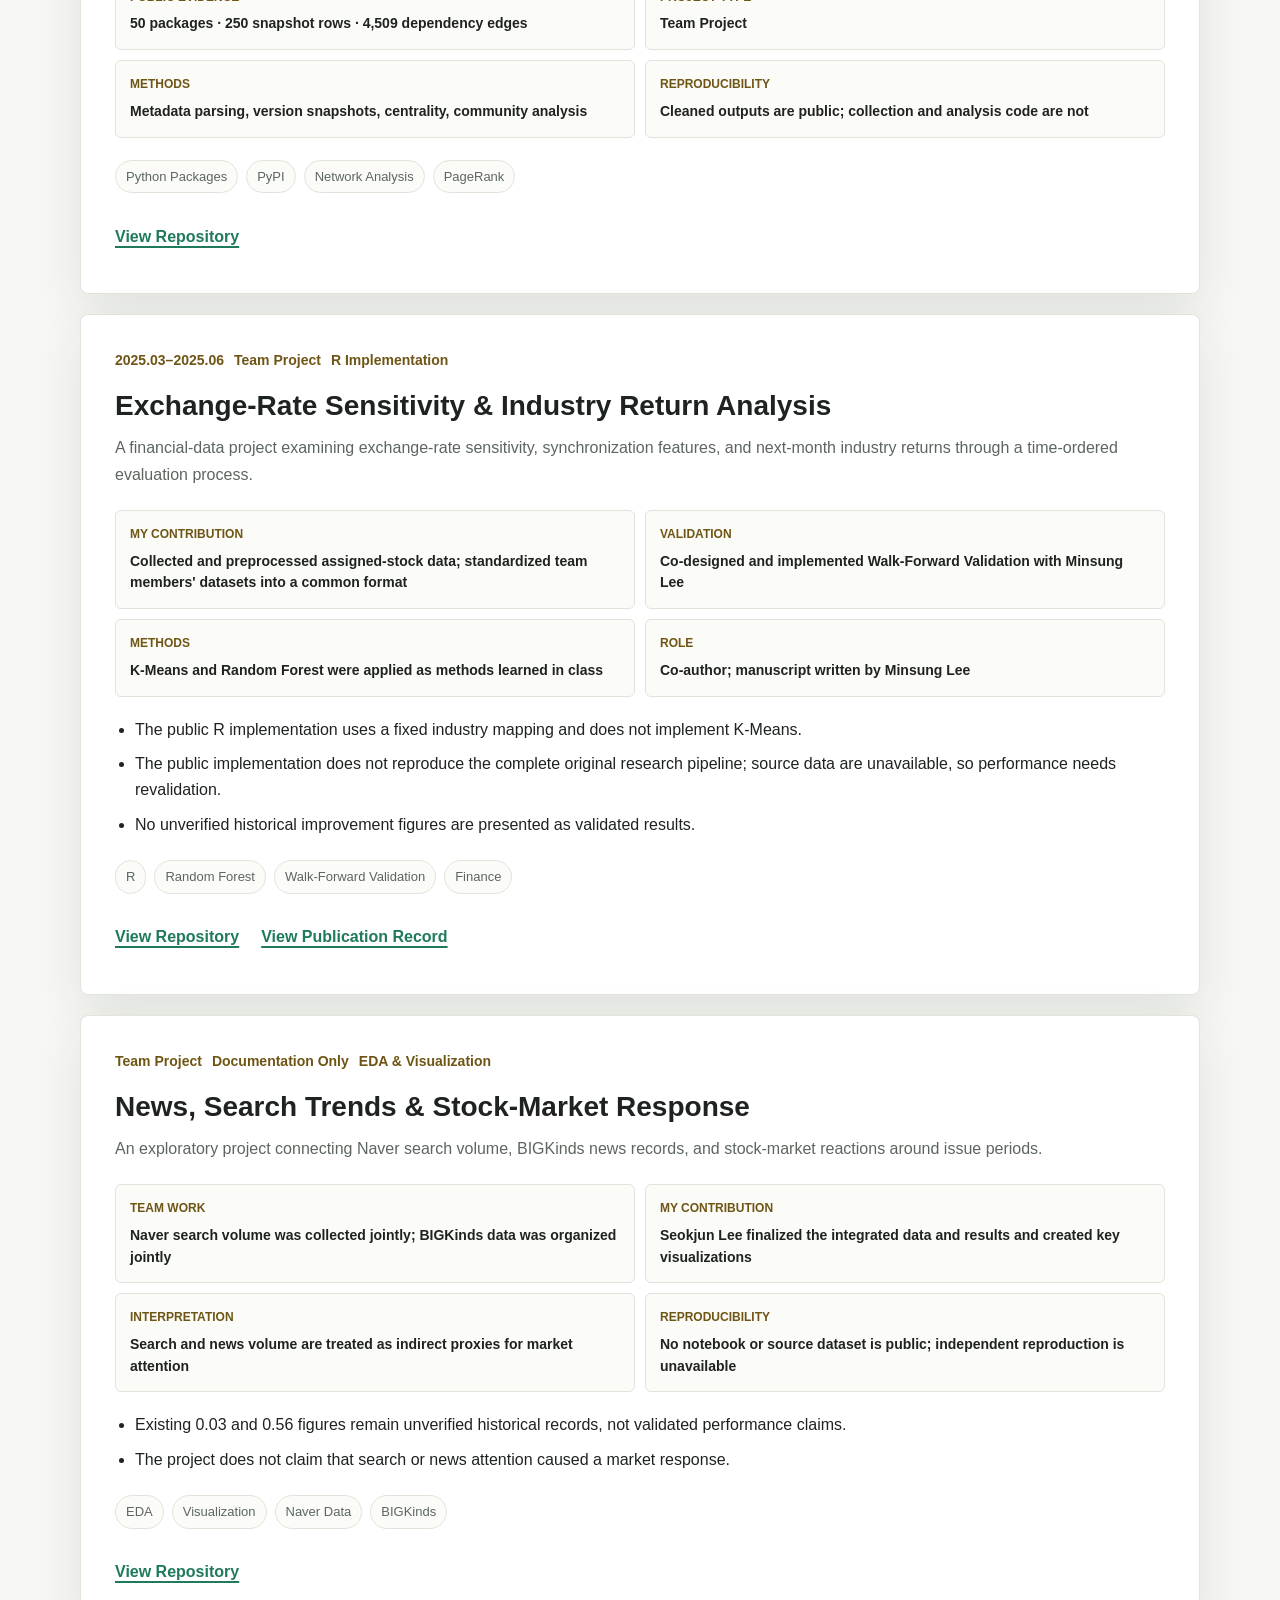
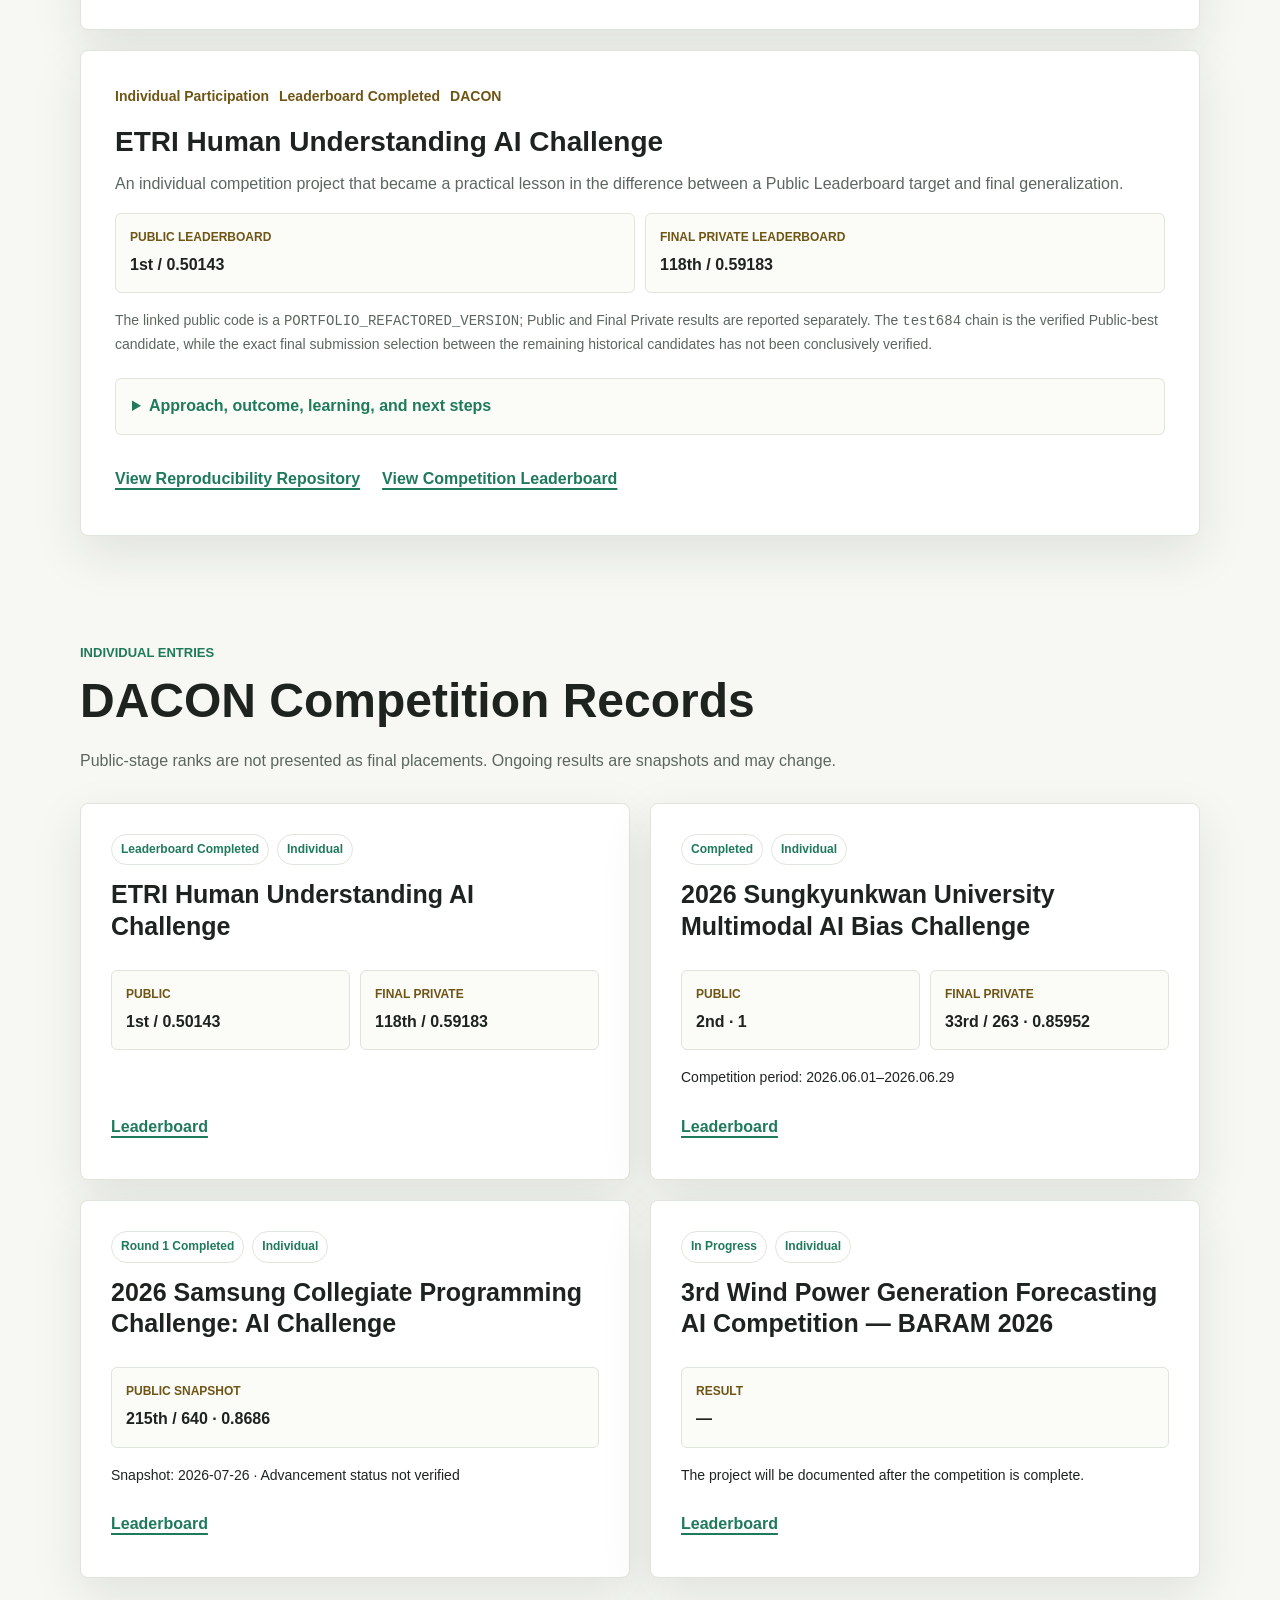
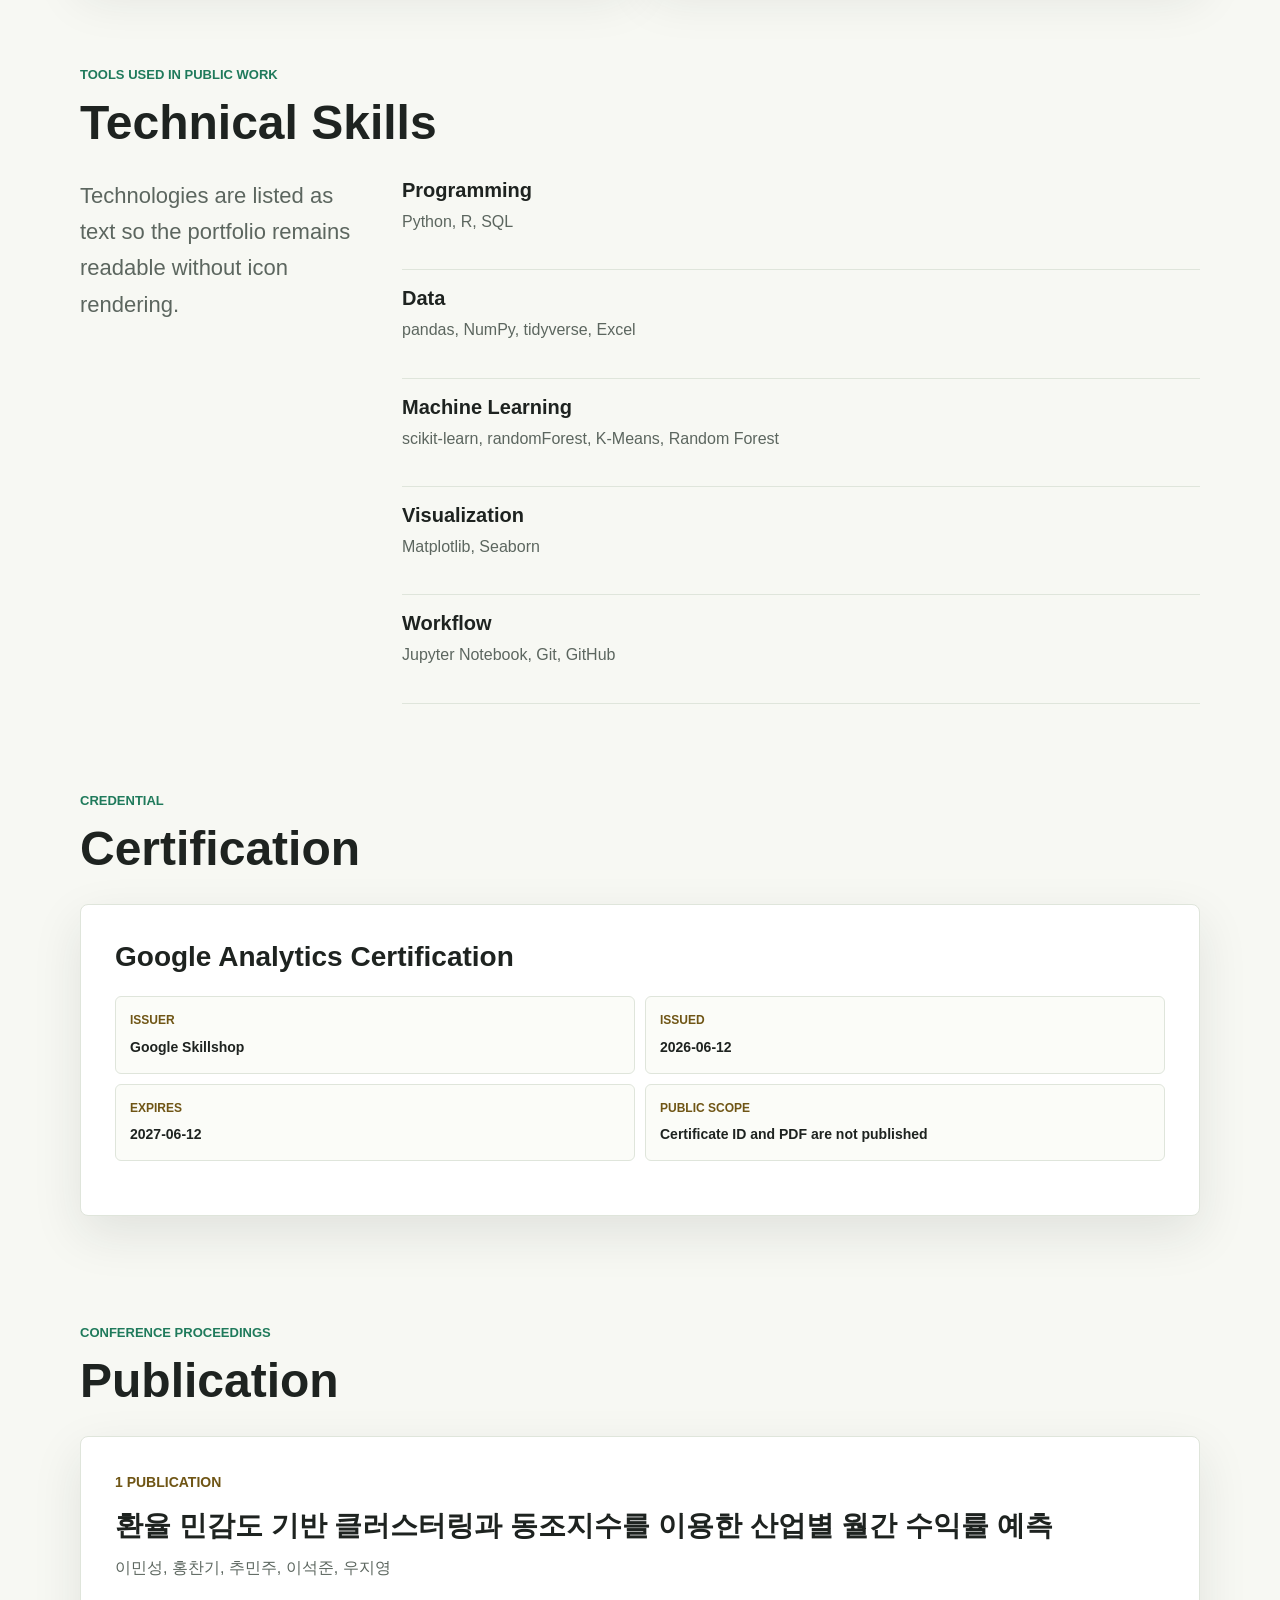
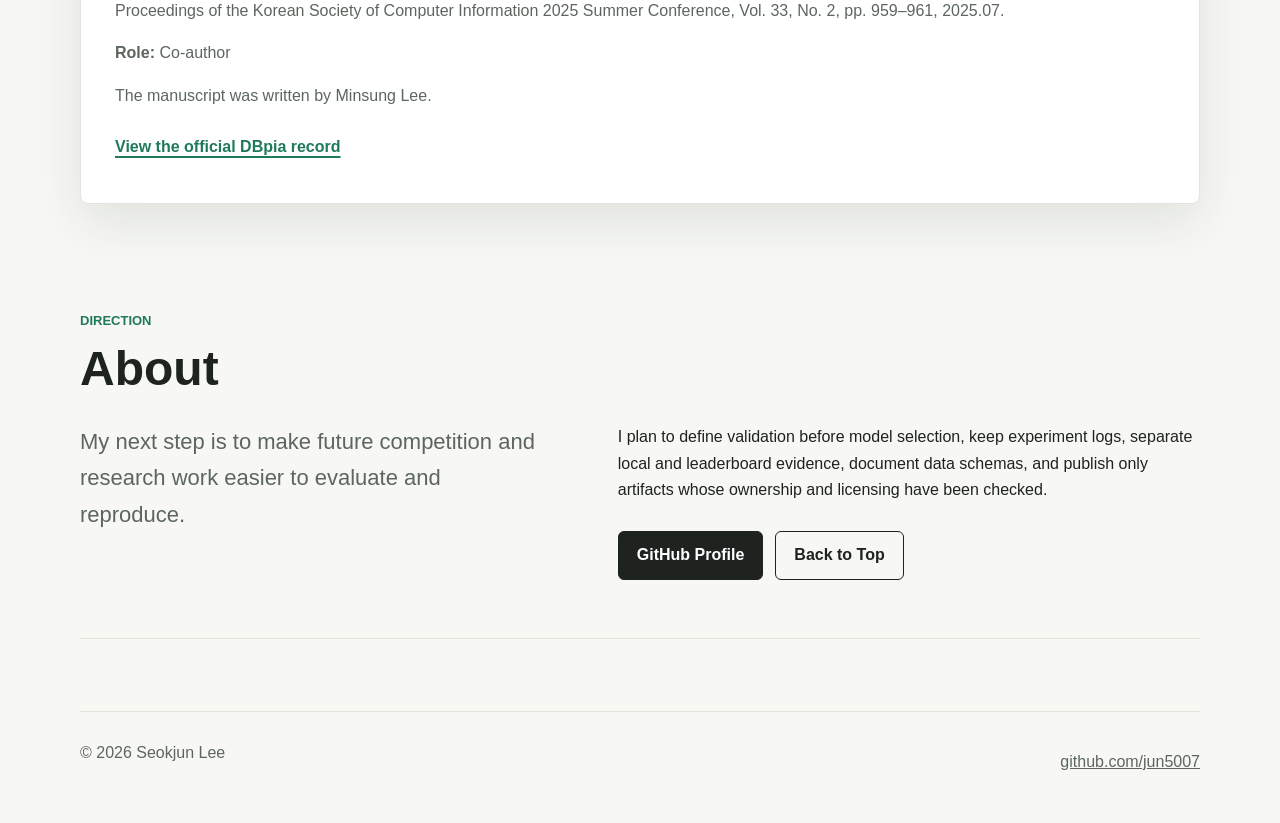
==== commit ab4b6fb4: "feat: link published ETRI project" ====
--- a/index.html
+++ b/index.html
@@ -222,7 +222,10 @@
             <li><span>Final Private Leaderboard</span><strong>118th / 0.59183</strong></li>
           </ul>
           <p class="result-source">
-            The linked public code is a portfolio-refactored version; Public and Final Private results are reported separately.
+            The linked public code is a <code>PORTFOLIO_REFACTORED_VERSION</code>; Public and Final Private
+            results are reported separately. The <code>test684</code> chain is the verified Public-best candidate,
+            while the exact final submission selection between the remaining historical candidates has not been
+            conclusively verified.
           </p>
           <details class="retrospective">
             <summary>Approach, outcome, learning, and next steps</summary>
@@ -232,8 +235,9 @@
                 Because the Public Leaderboard ranking contributed to a course grade, the initial model-selection
                 goal prioritized the Public score. After testing multiple models and preprocessing approaches,
                 the entry reached Public 1st. The model and validation process were then adjusted to pursue better
-                Private-set generalization; the Public rank moved through 3rd and 5th before the final submission
-                returned to Public 1st.
+                Private-set generalization; the Public rank moved through 3rd and 5th, and a later candidate
+                returned to Public 1st. The exact final submission artifact cannot be independently confirmed
+                from the surviving public files.
               </p>
               <h4>What worked and what did not</h4>
               <p>
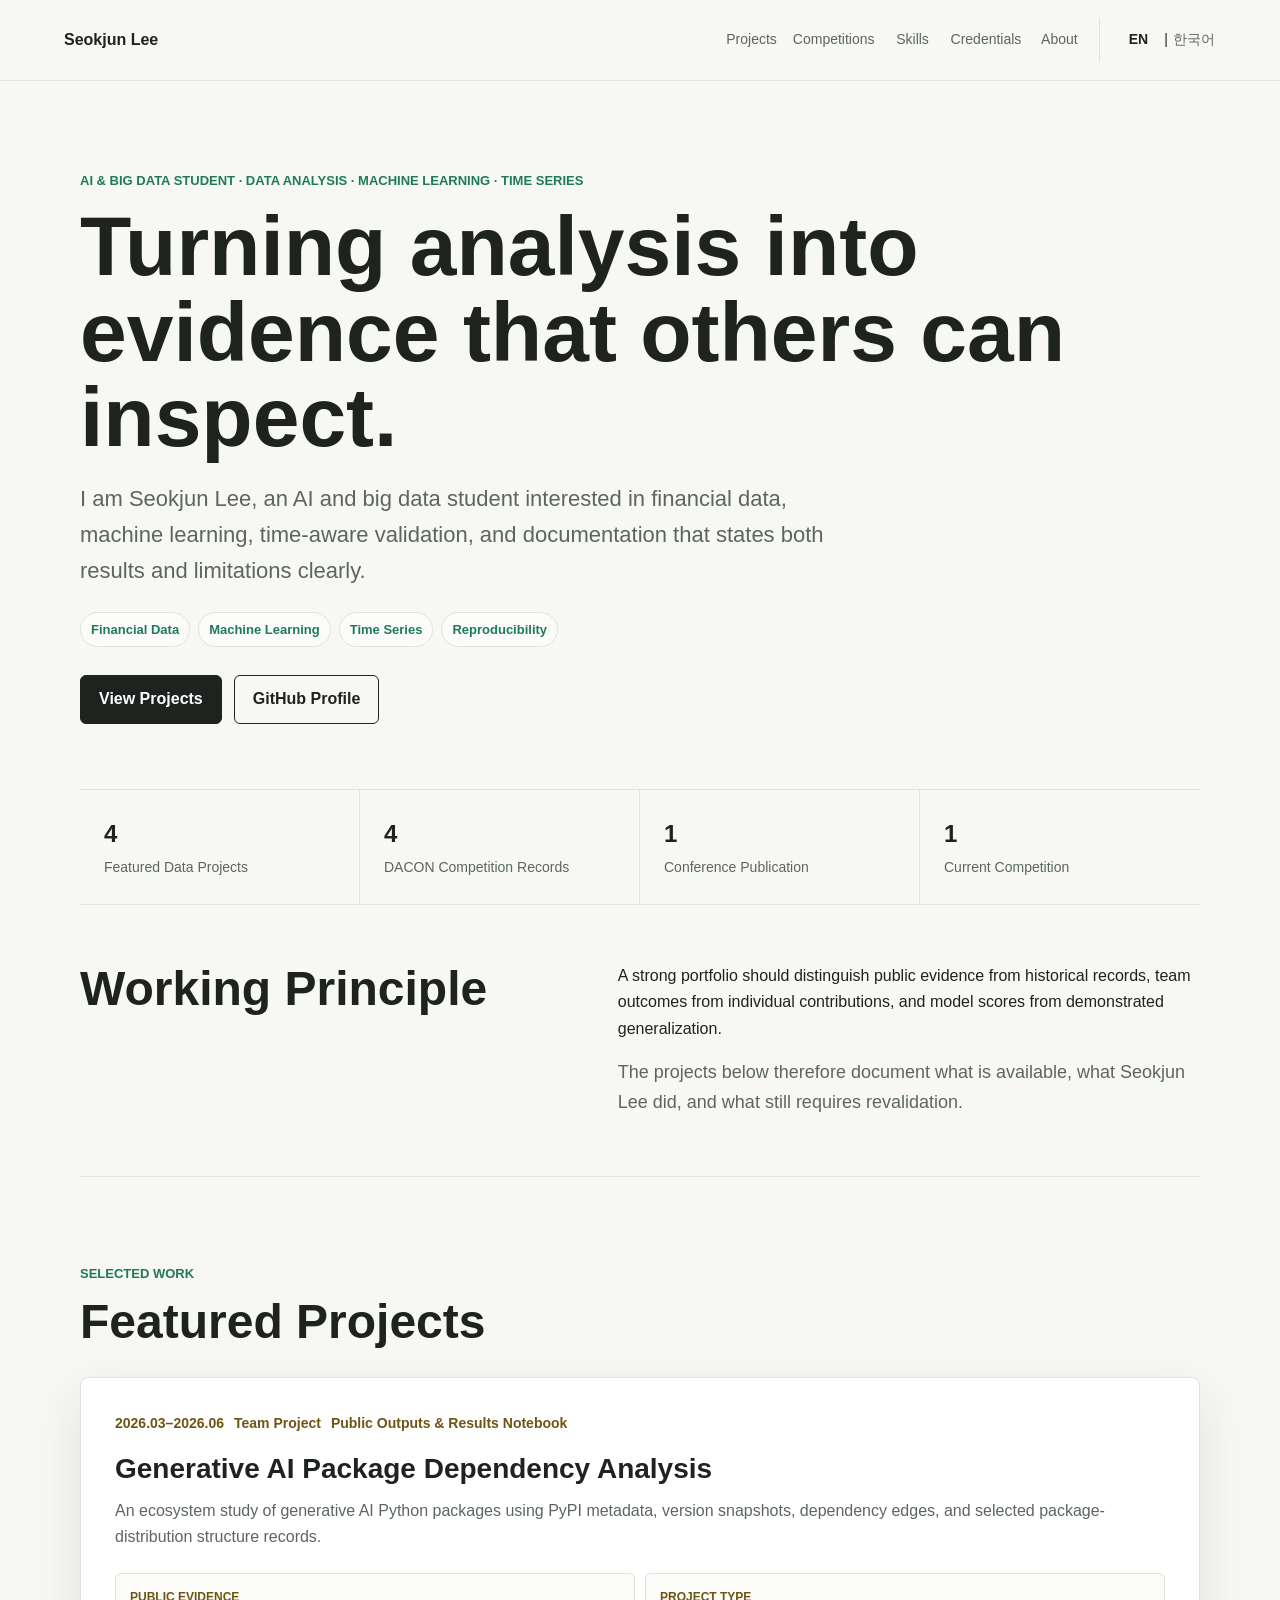
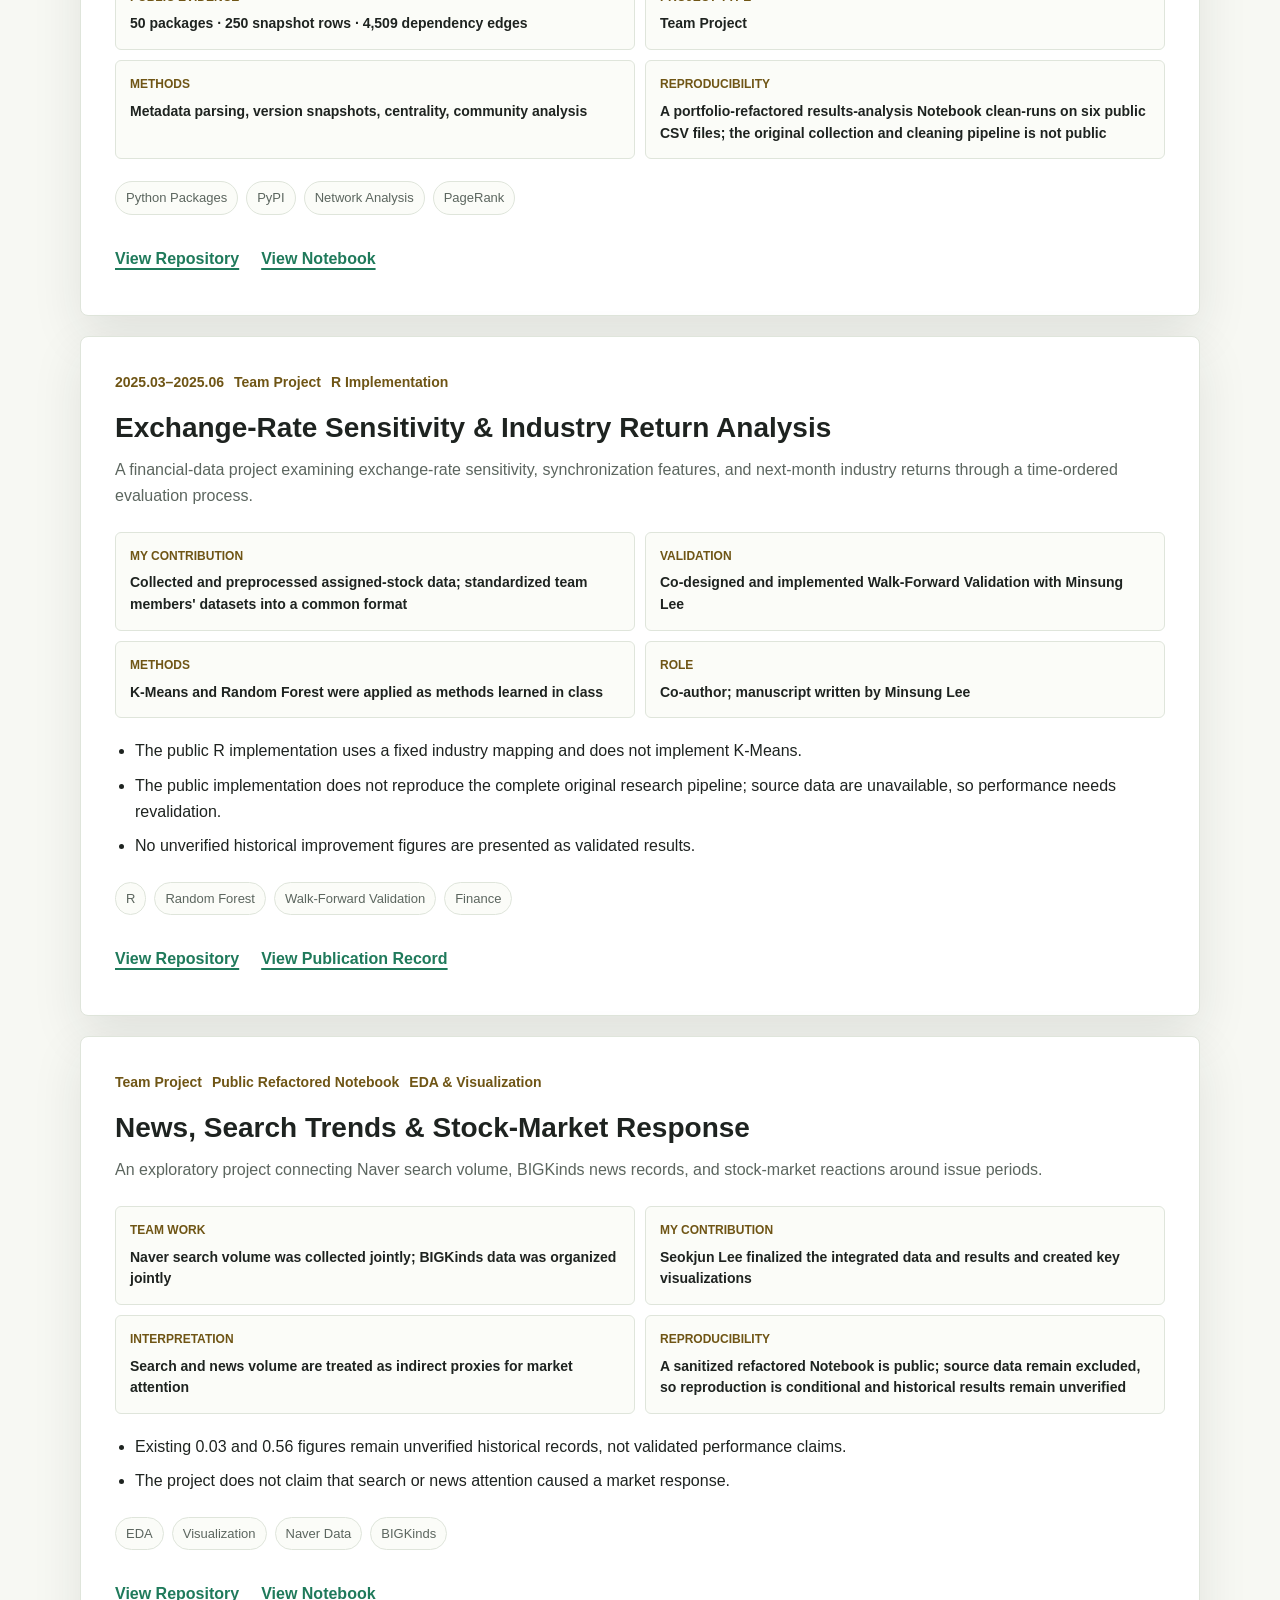
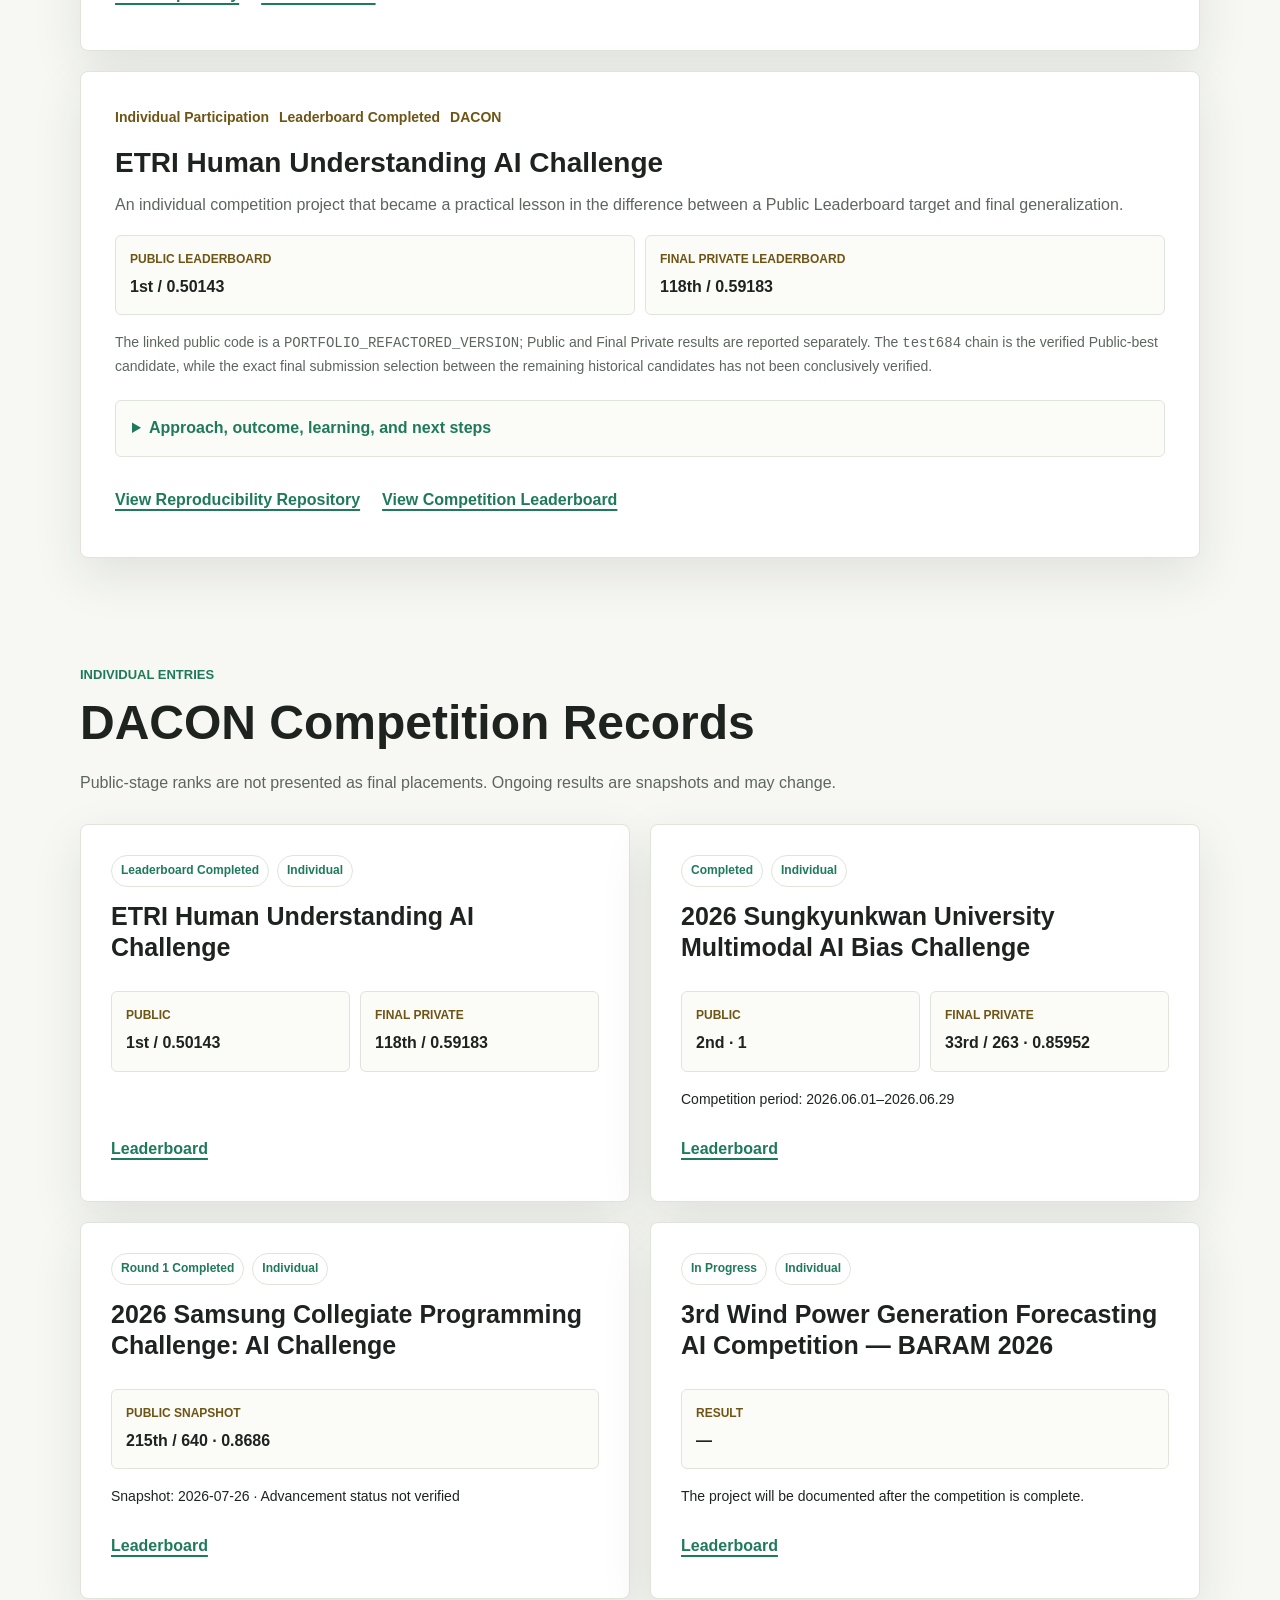
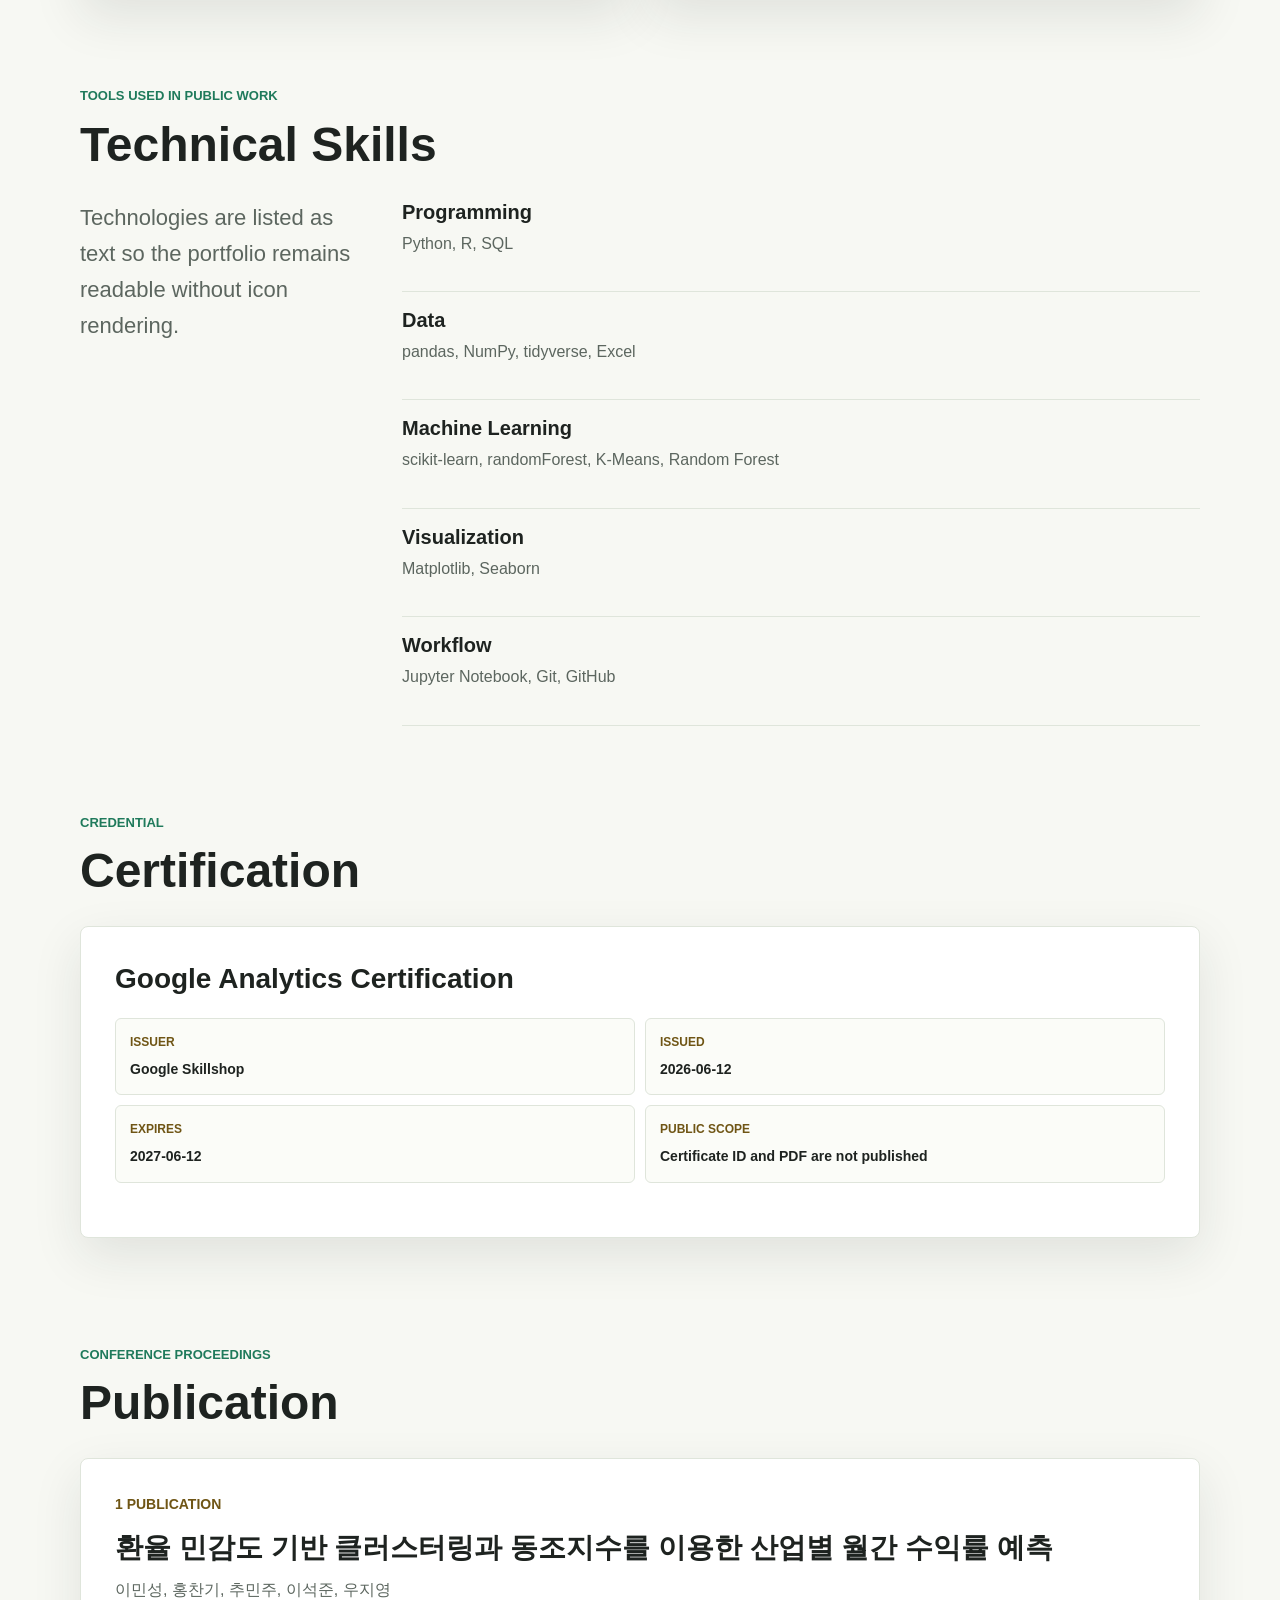
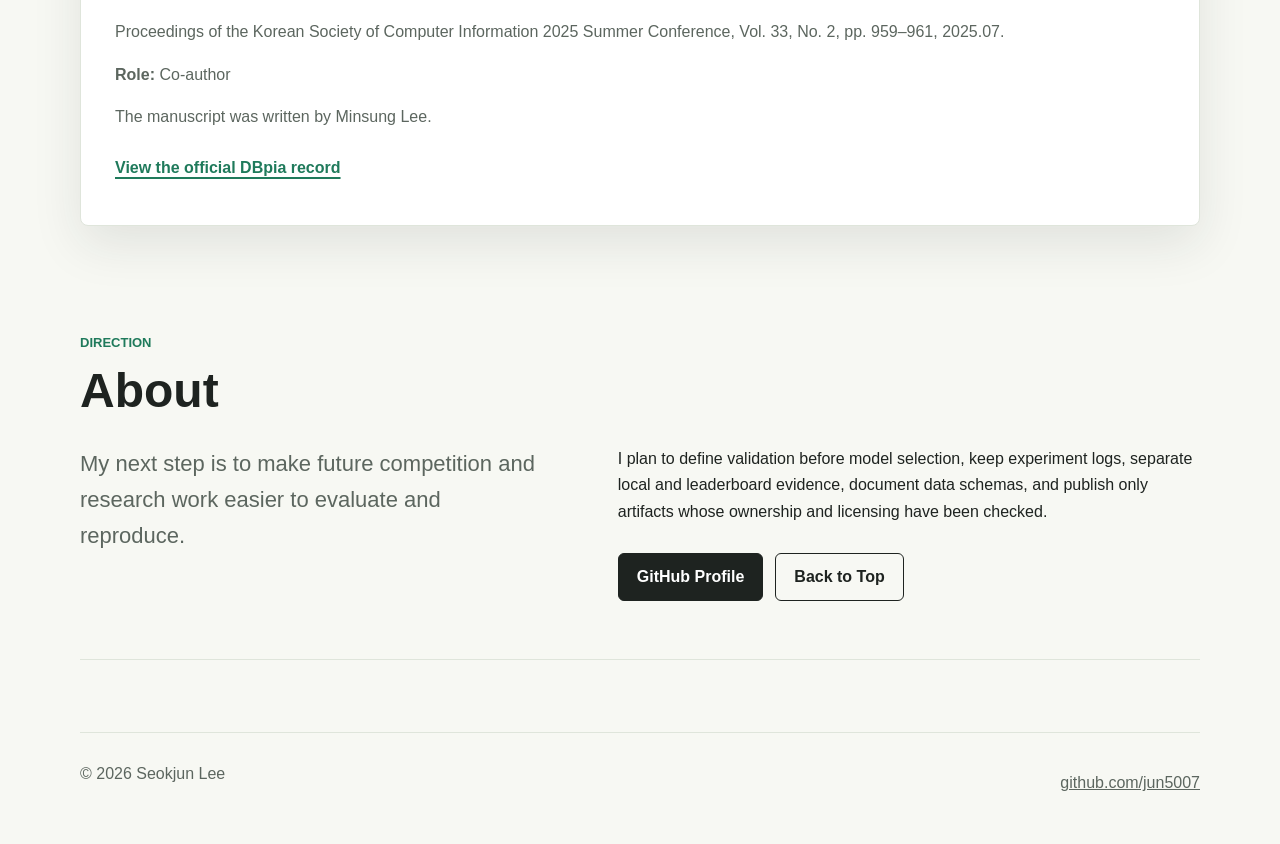
==== commit 64f2cc61: "feat: link published project notebooks" ====
--- a/index.html
+++ b/index.html
@@ -89,7 +89,7 @@
           <div class="project-meta">
             <span>2026.03–2026.06</span>
             <span>Team Project</span>
-            <span>Documentation &amp; Public Outputs</span>
+            <span>Public Outputs &amp; Results Notebook</span>
           </div>
           <h3>Generative AI Package Dependency Analysis</h3>
           <p>
@@ -111,7 +111,7 @@
             </div>
             <div>
               <span>Reproducibility</span>
-              <strong>Cleaned outputs are public; collection and analysis code are not</strong>
+              <strong>A portfolio-refactored results-analysis Notebook clean-runs on six public CSV files; the original collection and cleaning pipeline is not public</strong>
             </div>
           </div>
           <div class="tags">
@@ -119,6 +119,7 @@
           </div>
           <div class="project-links">
             <a class="text-link" href="https://github.com/jun5007/genai-package-dependency-network">View Repository</a>
+            <a class="text-link" href="https://github.com/jun5007/genai-package-dependency-network/blob/main/notebooks/01_public_results_analysis.ipynb">View Notebook</a>
           </div>
         </article>
 
@@ -168,7 +169,7 @@
         <article class="project-card">
           <div class="project-meta">
             <span>Team Project</span>
-            <span>Documentation Only</span>
+            <span>Public Refactored Notebook</span>
             <span>EDA &amp; Visualization</span>
           </div>
           <h3>News, Search Trends &amp; Stock-Market Response</h3>
@@ -191,7 +192,7 @@
             </div>
             <div>
               <span>Reproducibility</span>
-              <strong>No notebook or source dataset is public; independent reproduction is unavailable</strong>
+              <strong>A sanitized refactored Notebook is public; source data remain excluded, so reproduction is conditional and historical results remain unverified</strong>
             </div>
           </div>
           <ul class="project-points">
@@ -203,6 +204,7 @@
           </div>
           <div class="project-links">
             <a class="text-link" href="https://github.com/jun5007/issue-stock-eda">View Repository</a>
+            <a class="text-link" href="https://github.com/jun5007/issue-stock-eda/blob/main/notebooks/01_team_integrated_analysis.ipynb">View Notebook</a>
           </div>
         </article>
 
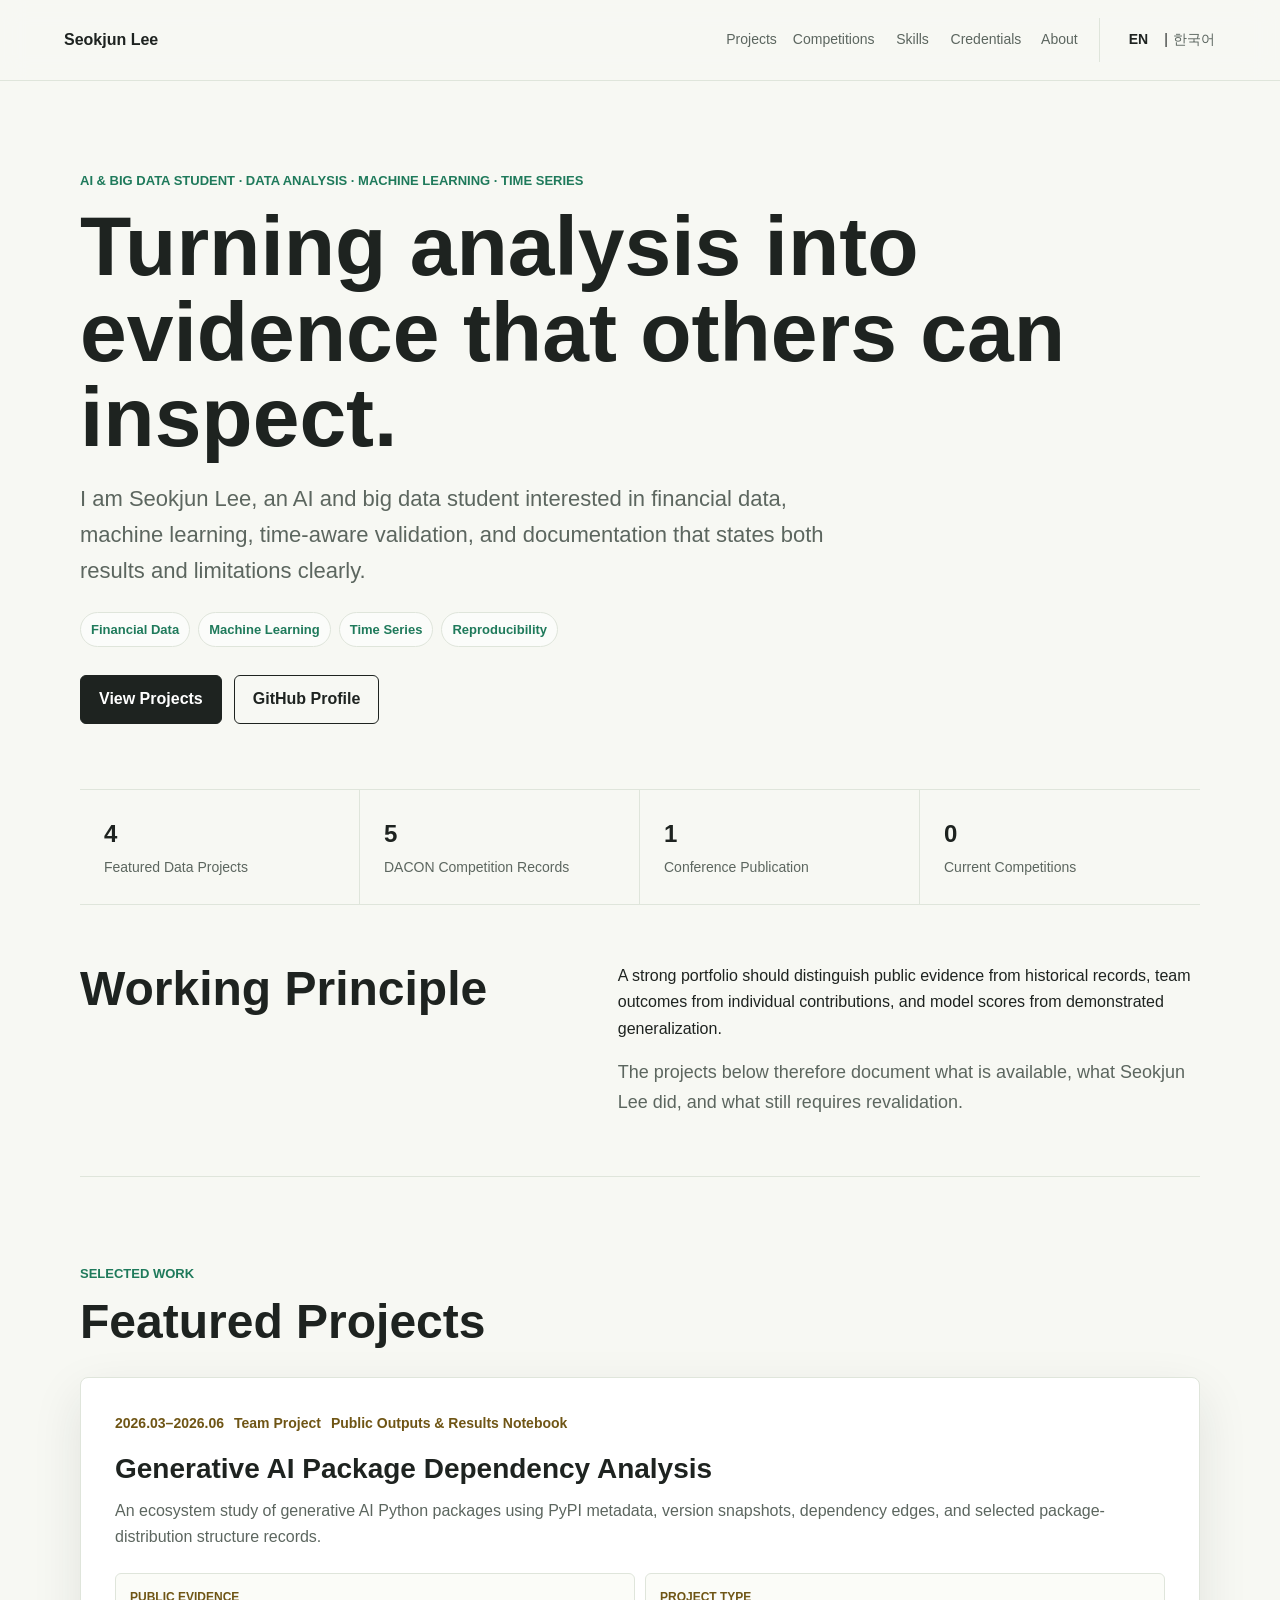
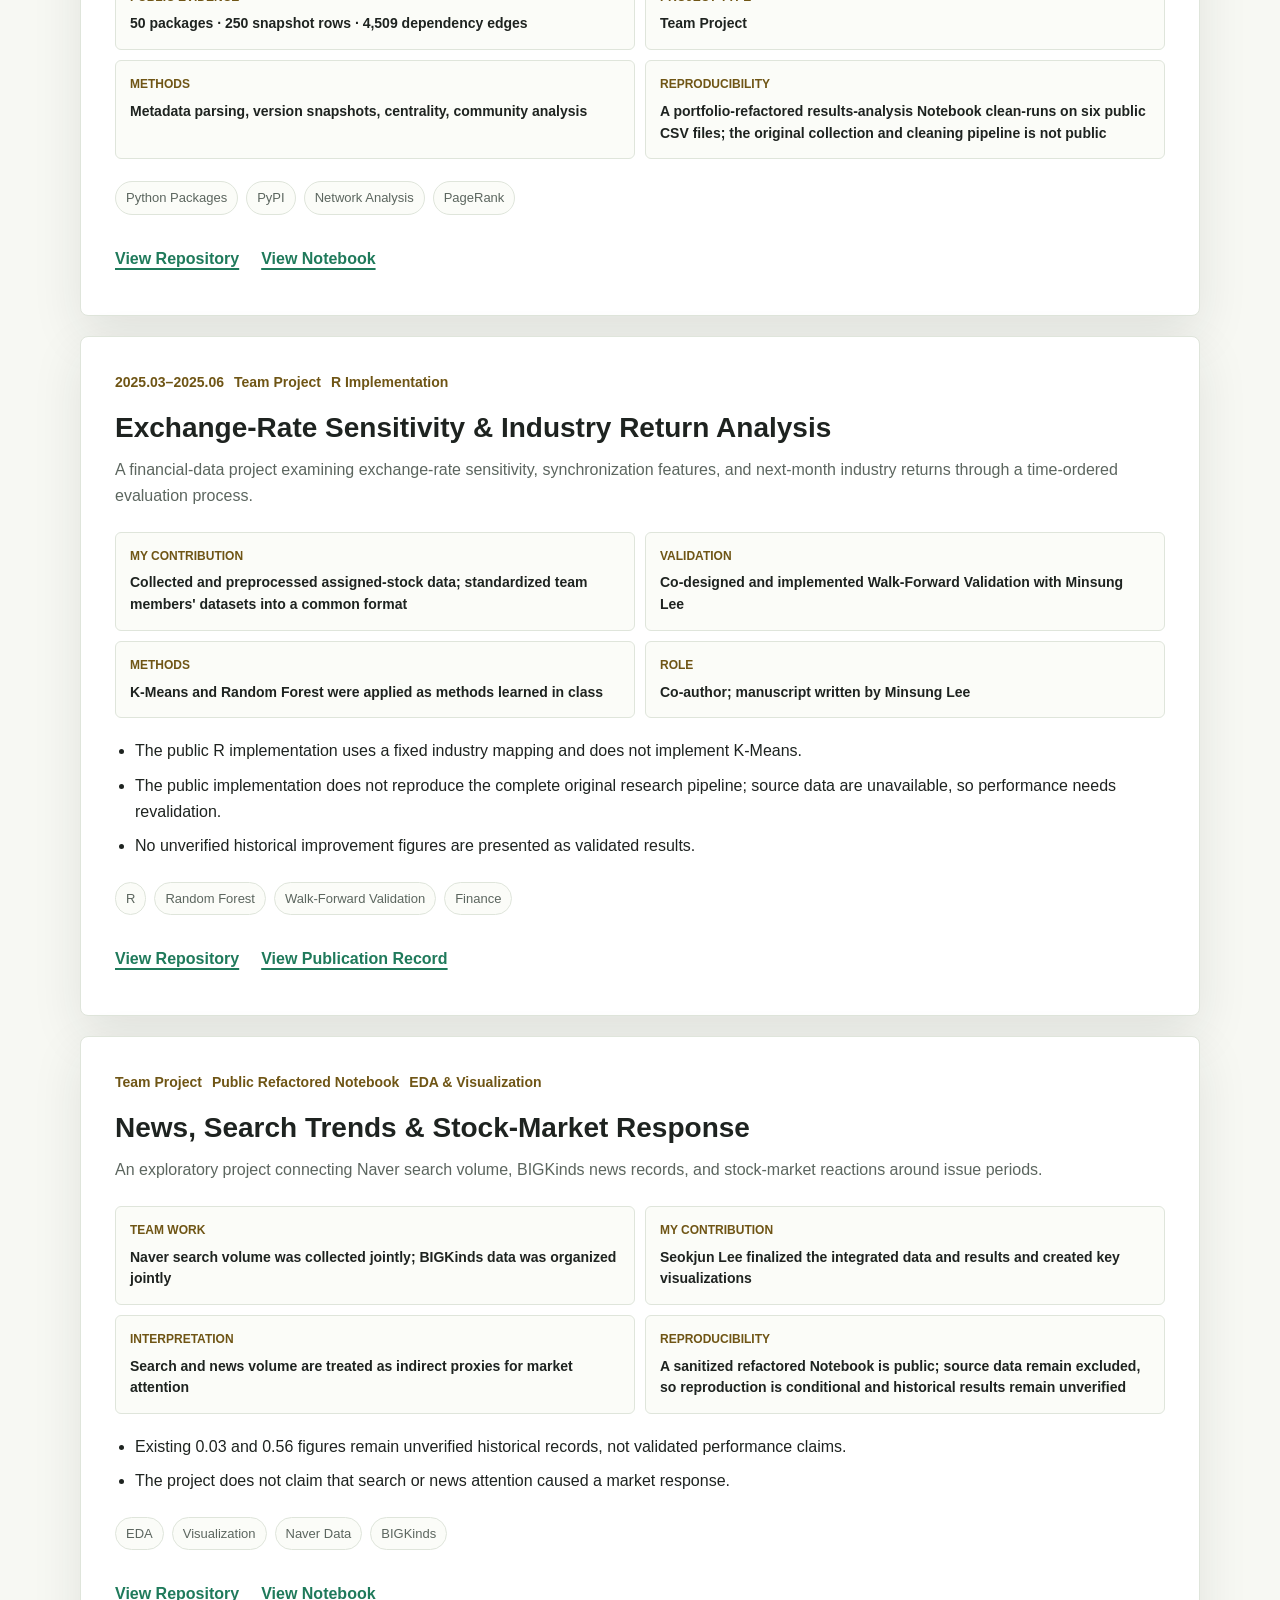
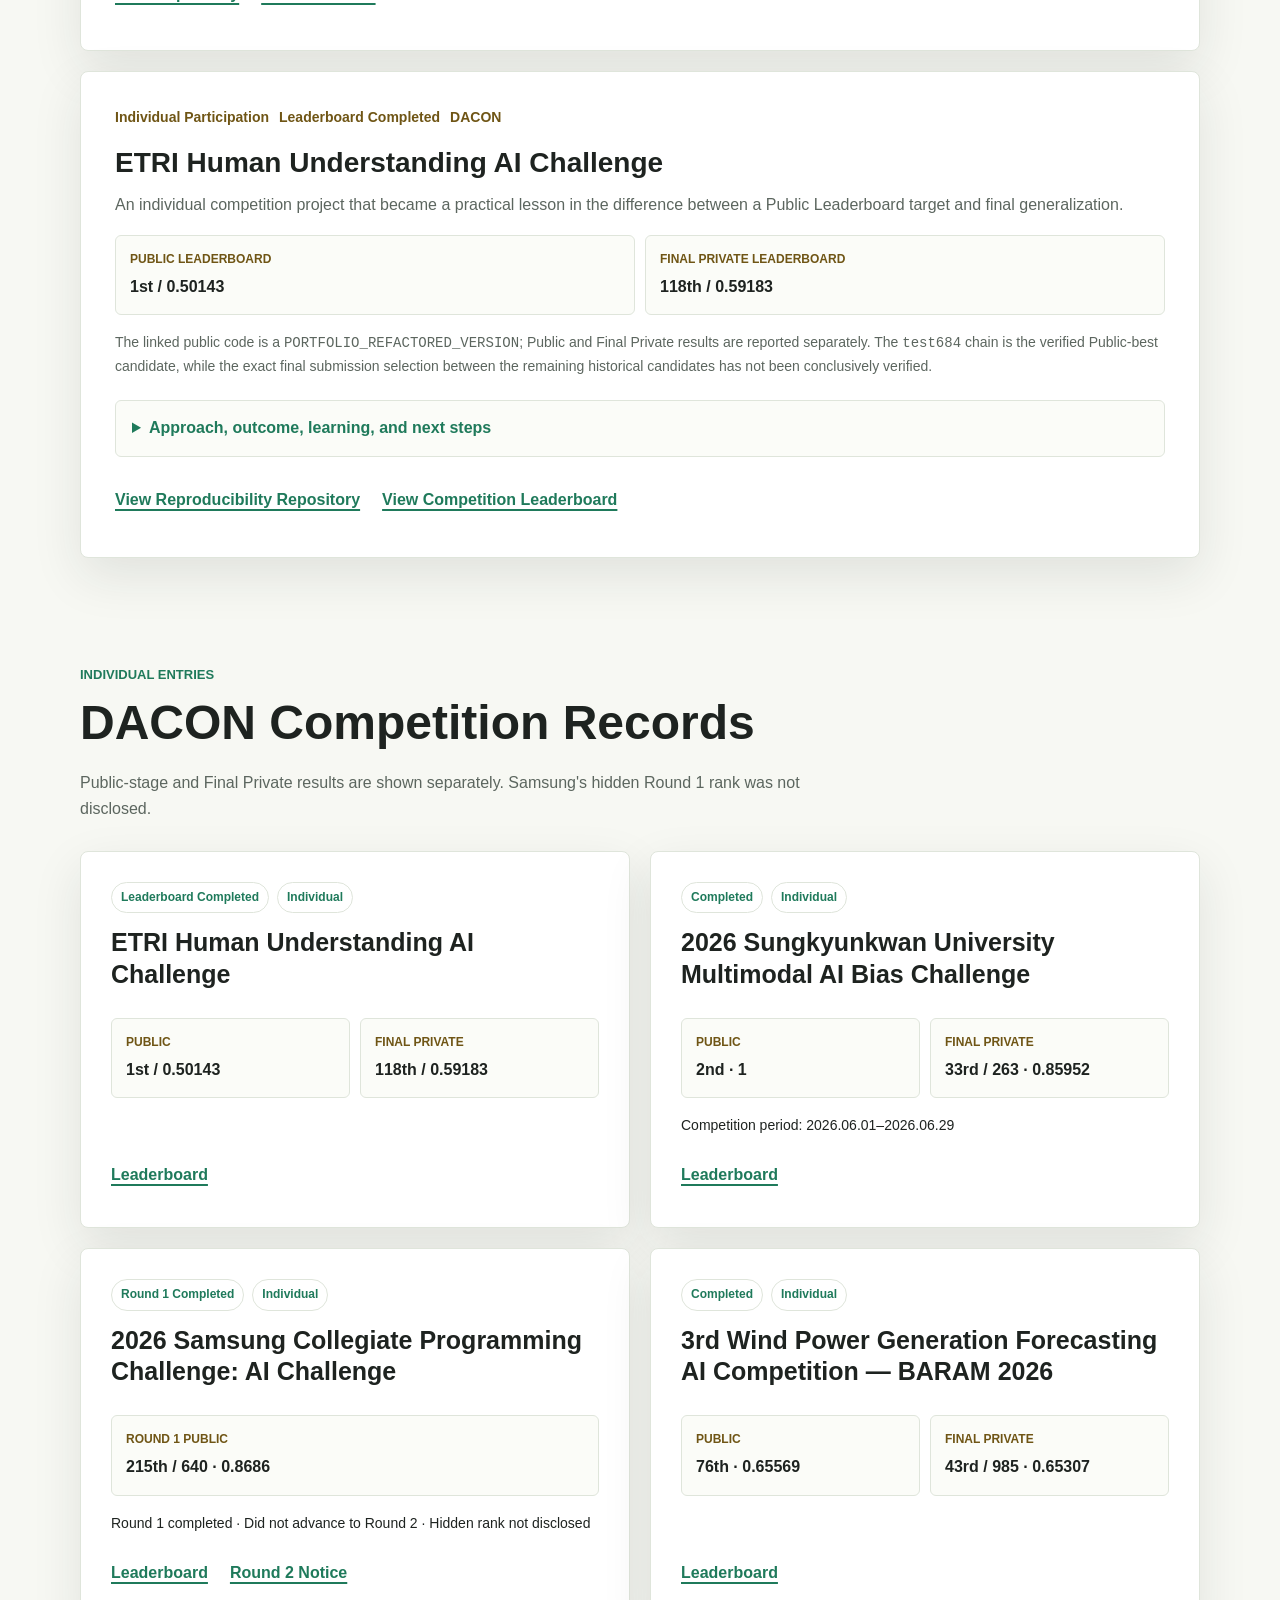
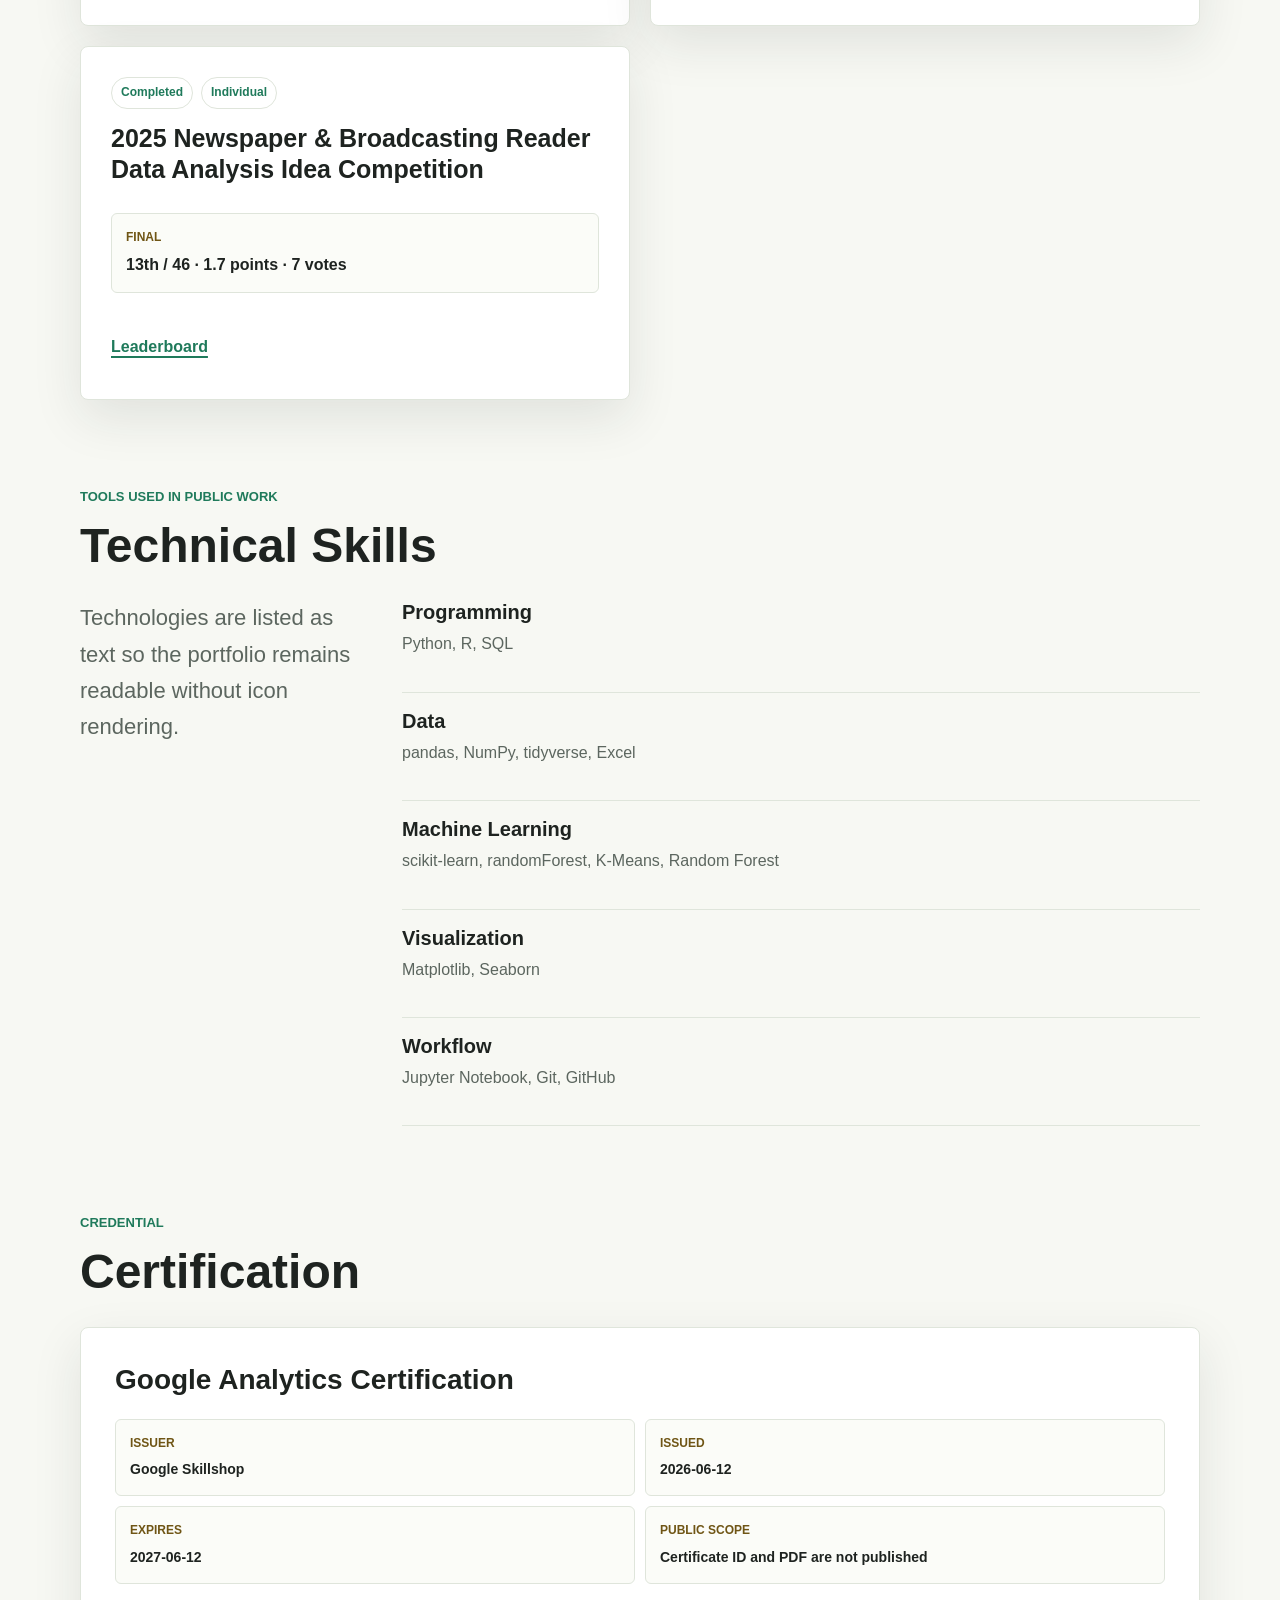
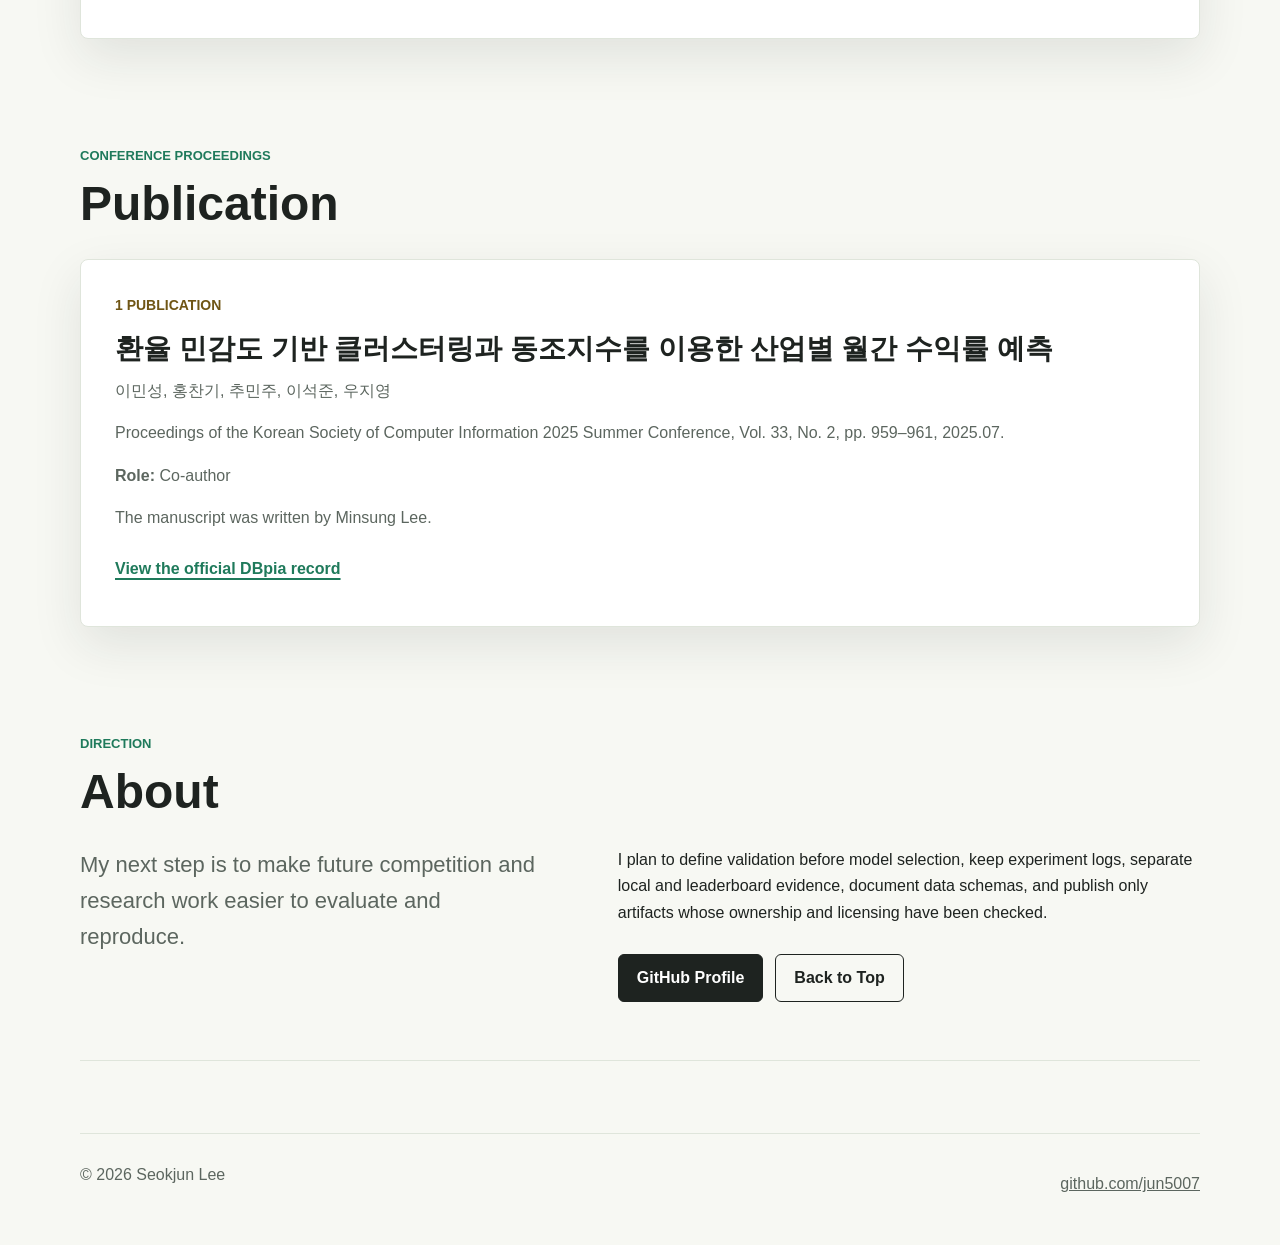
==== commit c2bd6812: "feat: publish completed DACON results" ====
--- a/index.html
+++ b/index.html
@@ -58,9 +58,9 @@
 
       <section class="summary" aria-label="Portfolio summary">
         <div><strong>4</strong><span>Featured Data Projects</span></div>
-        <div><strong>4</strong><span>DACON Competition Records</span></div>
+        <div><strong>5</strong><span>DACON Competition Records</span></div>
         <div><strong>1</strong><span>Conference Publication</span></div>
-        <div><strong>1</strong><span>Current Competition</span></div>
+        <div><strong>0</strong><span>Current Competitions</span></div>
       </section>
 
       <section class="section compact" aria-labelledby="strength-title">
@@ -276,7 +276,7 @@
           <h2 id="competitions-title">DACON Competition Records</h2>
         </div>
         <p class="section-note">
-          Public-stage ranks are not presented as final placements. Ongoing results are snapshots and may change.
+          Public-stage and Final Private results are shown separately. Samsung's hidden Round 1 rank was not disclosed.
         </p>
         <div class="competition-grid">
           <article class="competition-card">
@@ -308,23 +308,35 @@
             <div class="competition-meta"><span>Round 1 Completed</span><span>Individual</span></div>
             <h3>2026 Samsung Collegiate Programming Challenge: AI Challenge</h3>
             <ul class="competition-results single-result">
-              <li><span>Public Snapshot</span><strong>215th / 640 · 0.8686</strong></li>
+              <li><span>Round 1 Public</span><strong>215th / 640 · 0.8686</strong></li>
             </ul>
-            <p class="result-source">Snapshot: 2026-07-26 · Advancement status not verified</p>
+            <p class="result-source">Round 1 completed · Did not advance to Round 2 · Hidden rank not disclosed</p>
             <div class="project-links">
               <a class="text-link" href="https://www.dacon.io/competitions/official/236730/leaderboard">Leaderboard</a>
+              <a class="text-link" href="https://dacon.io/competitions/official/236730/talkboard/417055">Round 2 Notice</a>
             </div>
           </article>
 
           <article class="competition-card">
-            <div class="competition-meta"><span>In Progress</span><span>Individual</span></div>
+            <div class="competition-meta"><span>Completed</span><span>Individual</span></div>
             <h3>3rd Wind Power Generation Forecasting AI Competition — BARAM 2026</h3>
-            <ul class="competition-results single-result">
-              <li><span>Result</span><strong>—</strong></li>
+            <ul class="competition-results">
+              <li><span>Public</span><strong>76th · 0.65569</strong></li>
+              <li><span>Final Private</span><strong>43rd / 985 · 0.65307</strong></li>
             </ul>
-            <p class="result-source">The project will be documented after the competition is complete.</p>
             <div class="project-links">
               <a class="text-link" href="https://www.dacon.io/competitions/official/236727/leaderboard">Leaderboard</a>
+            </div>
+          </article>
+
+          <article class="competition-card">
+            <div class="competition-meta"><span>Completed</span><span>Individual</span></div>
+            <h3>2025 Newspaper &amp; Broadcasting Reader Data Analysis Idea Competition</h3>
+            <ul class="competition-results single-result">
+              <li><span>Final</span><strong>13th / 46 · 1.7 points · 7 votes</strong></li>
+            </ul>
+            <div class="project-links">
+              <a class="text-link" href="https://www.dacon.io/competitions/official/236606/leaderboard">Leaderboard</a>
             </div>
           </article>
         </div>
